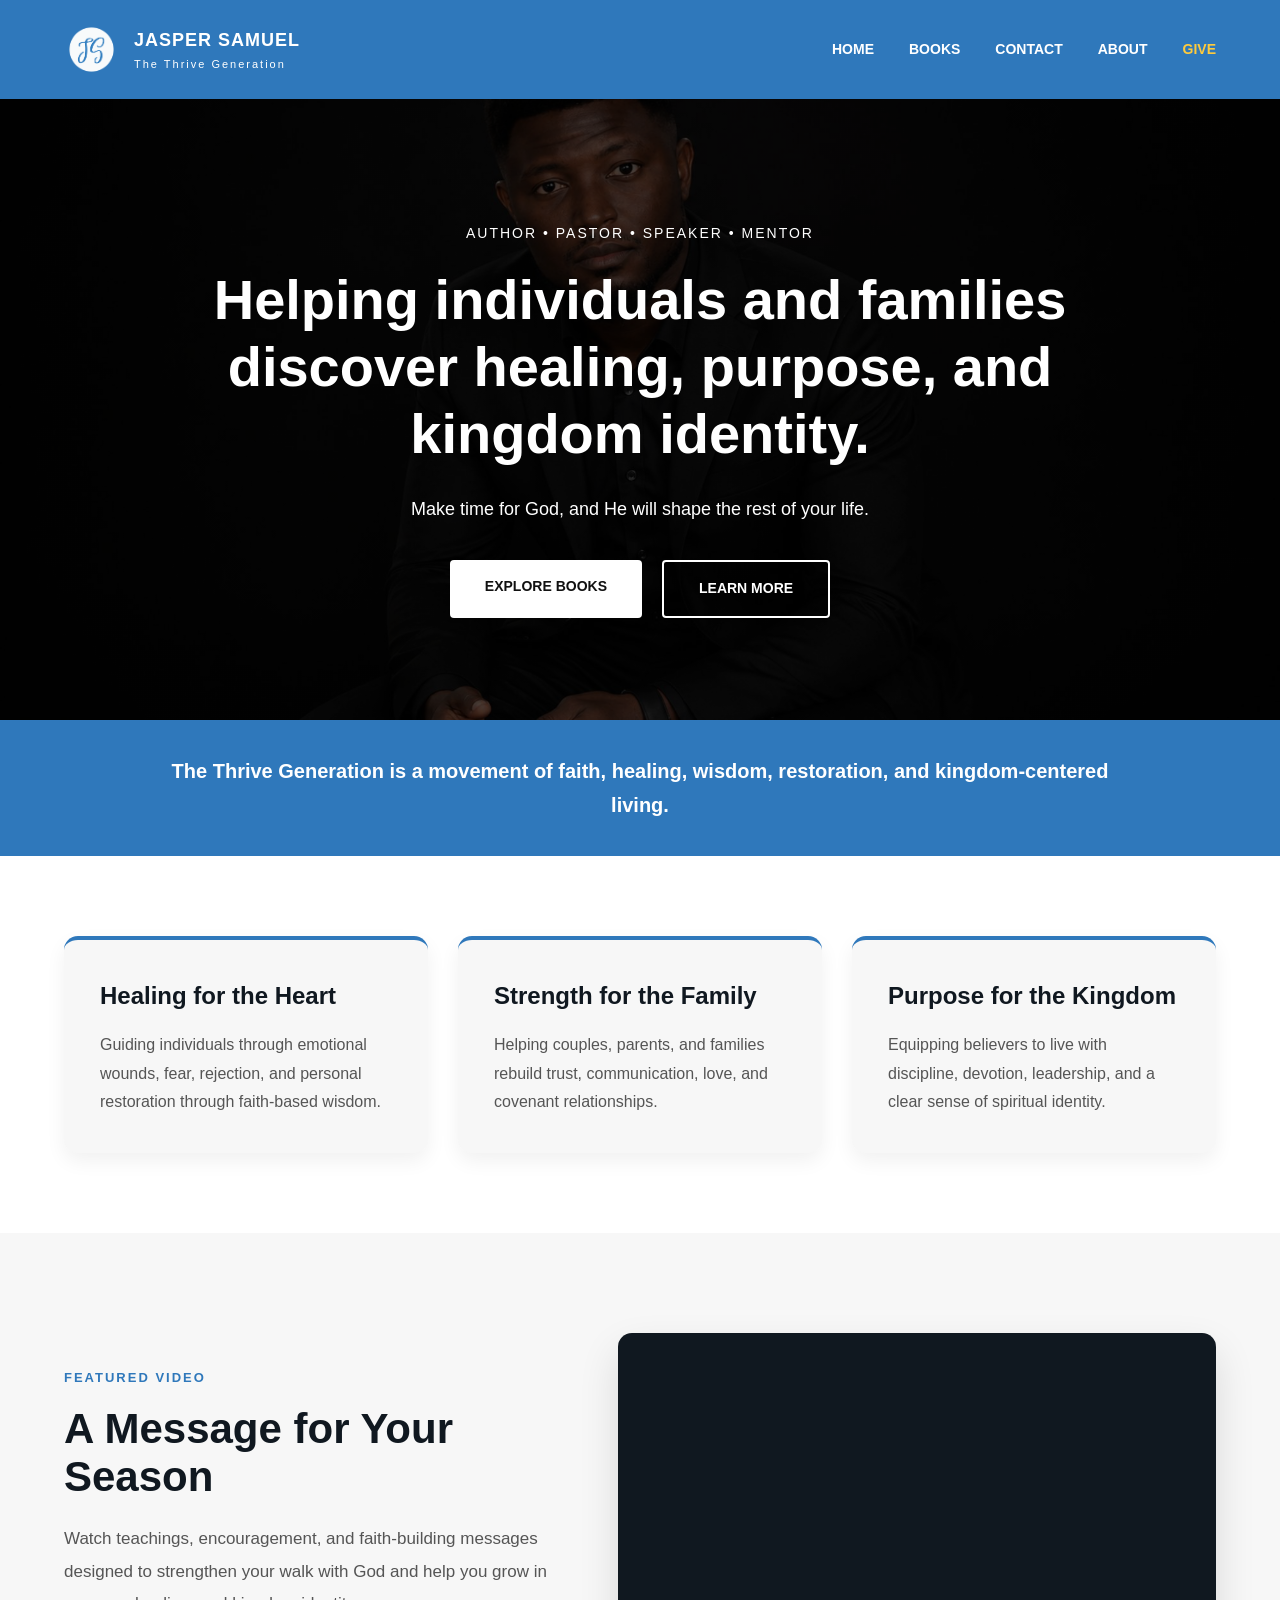
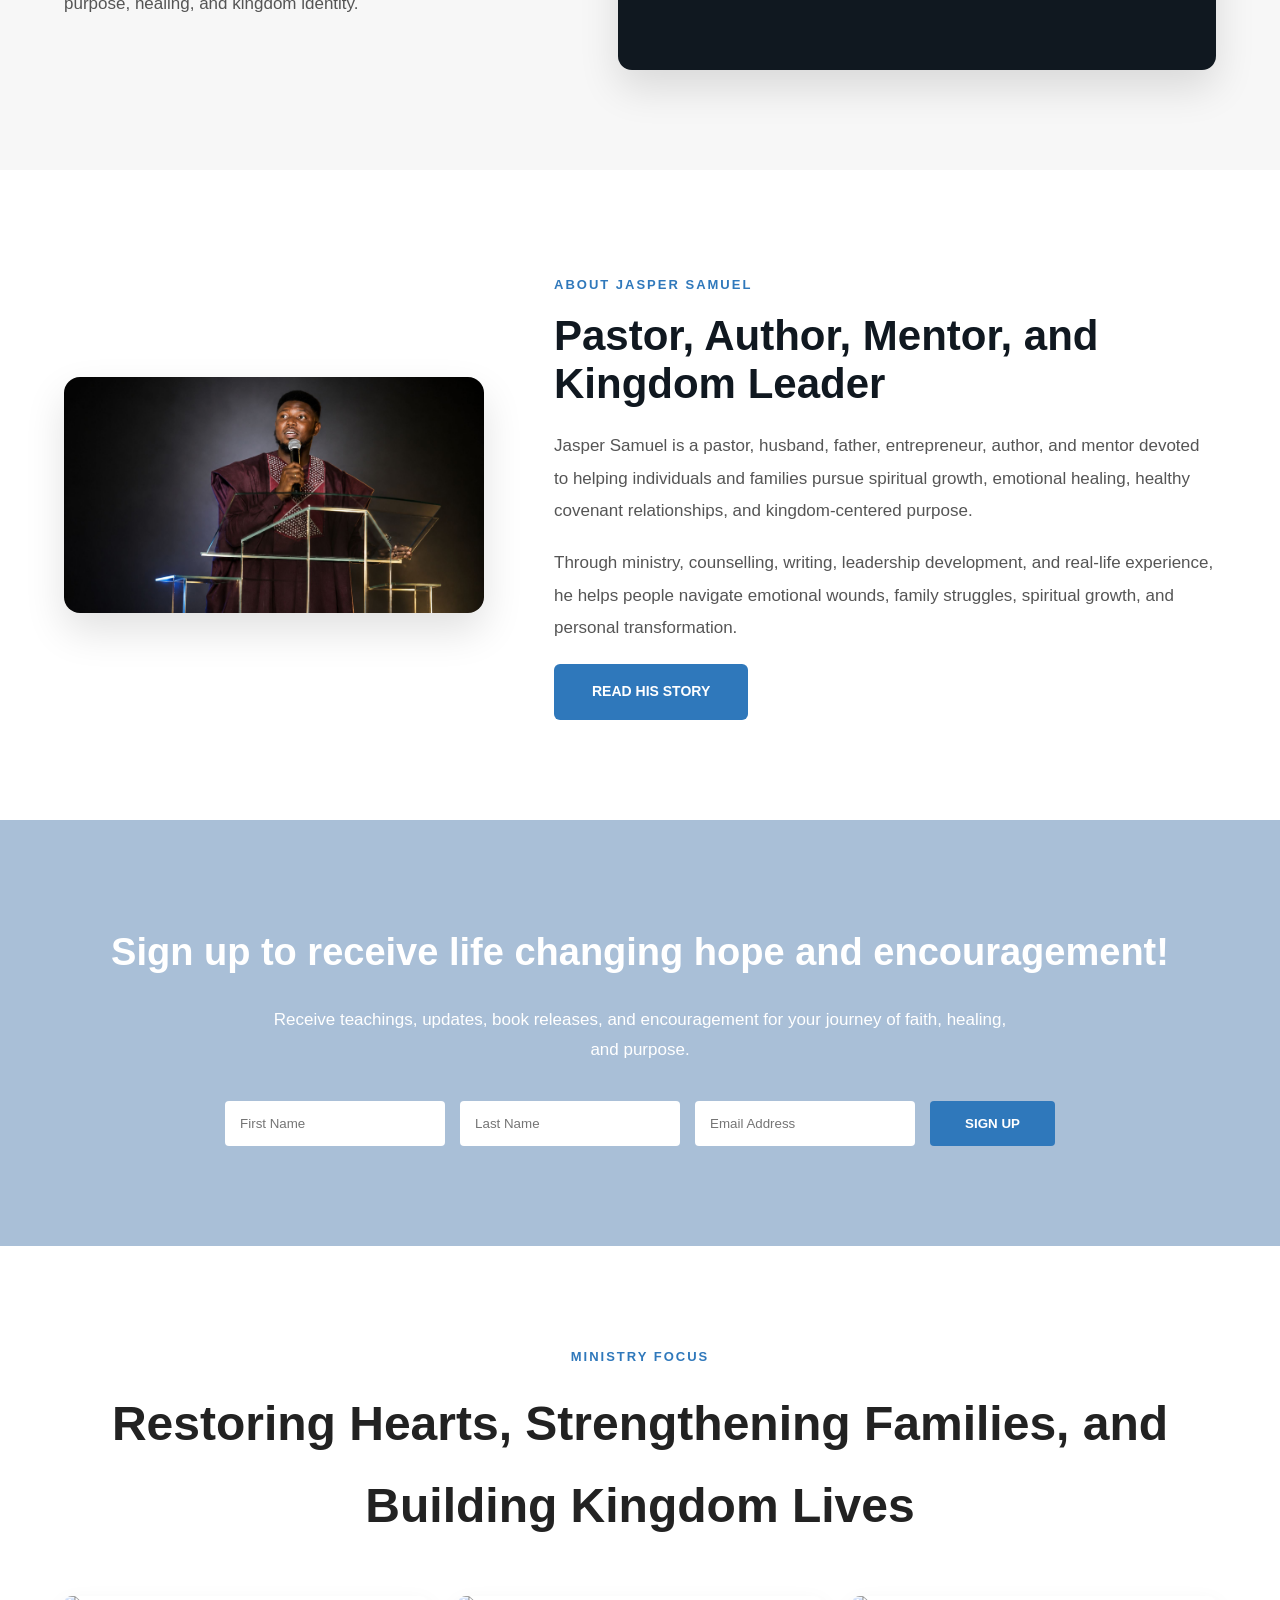
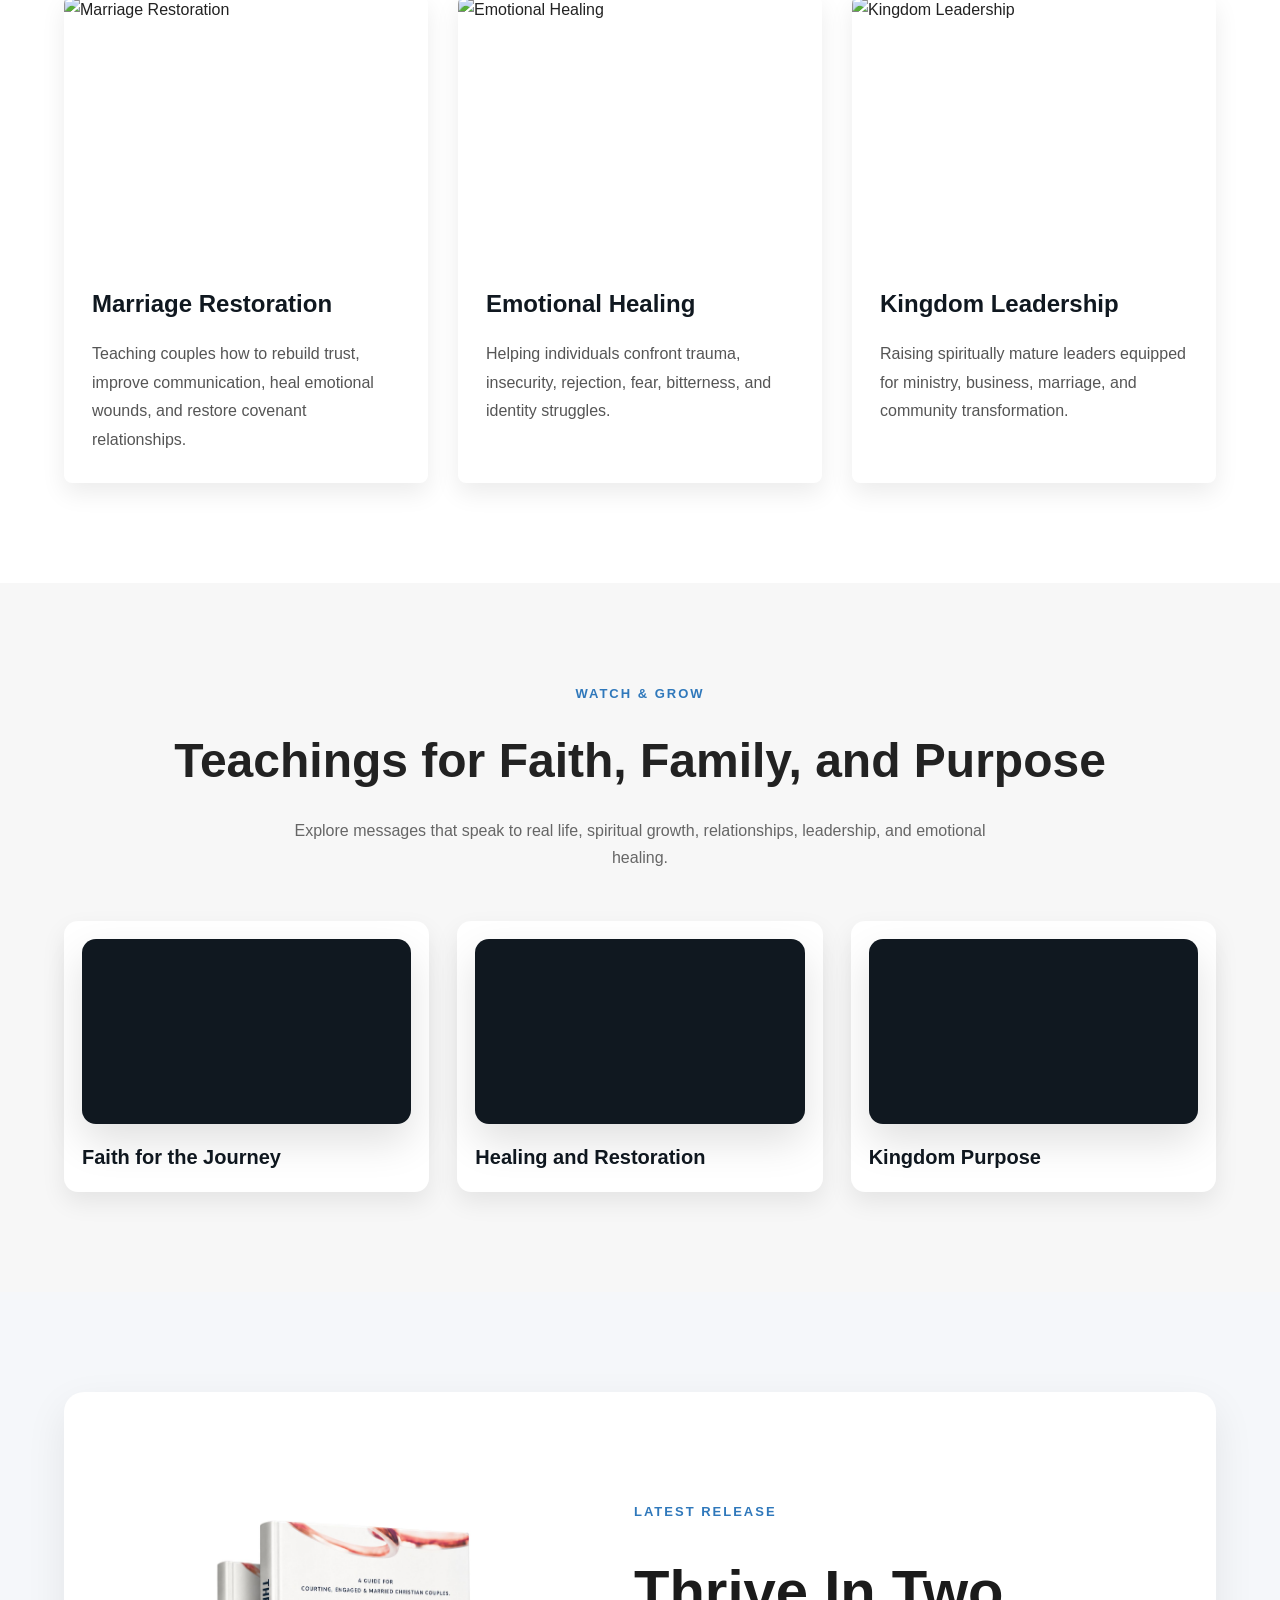
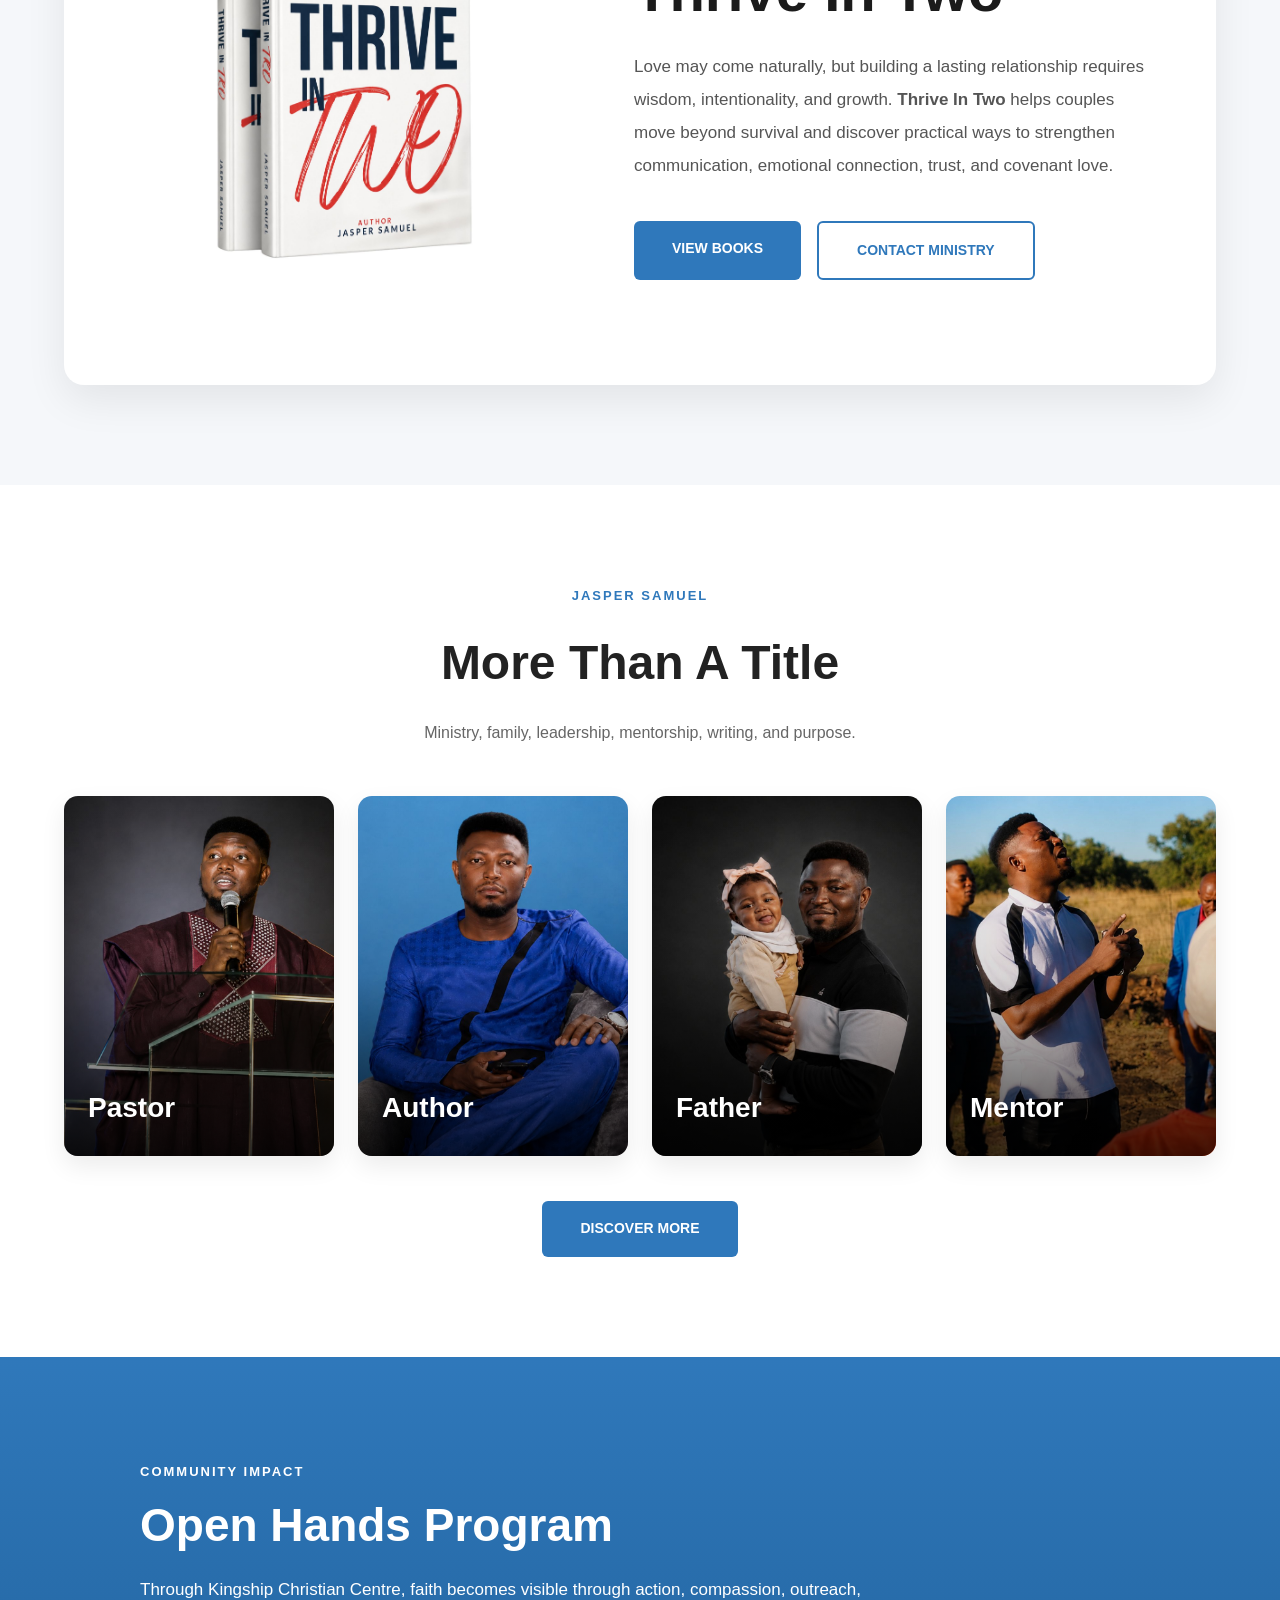
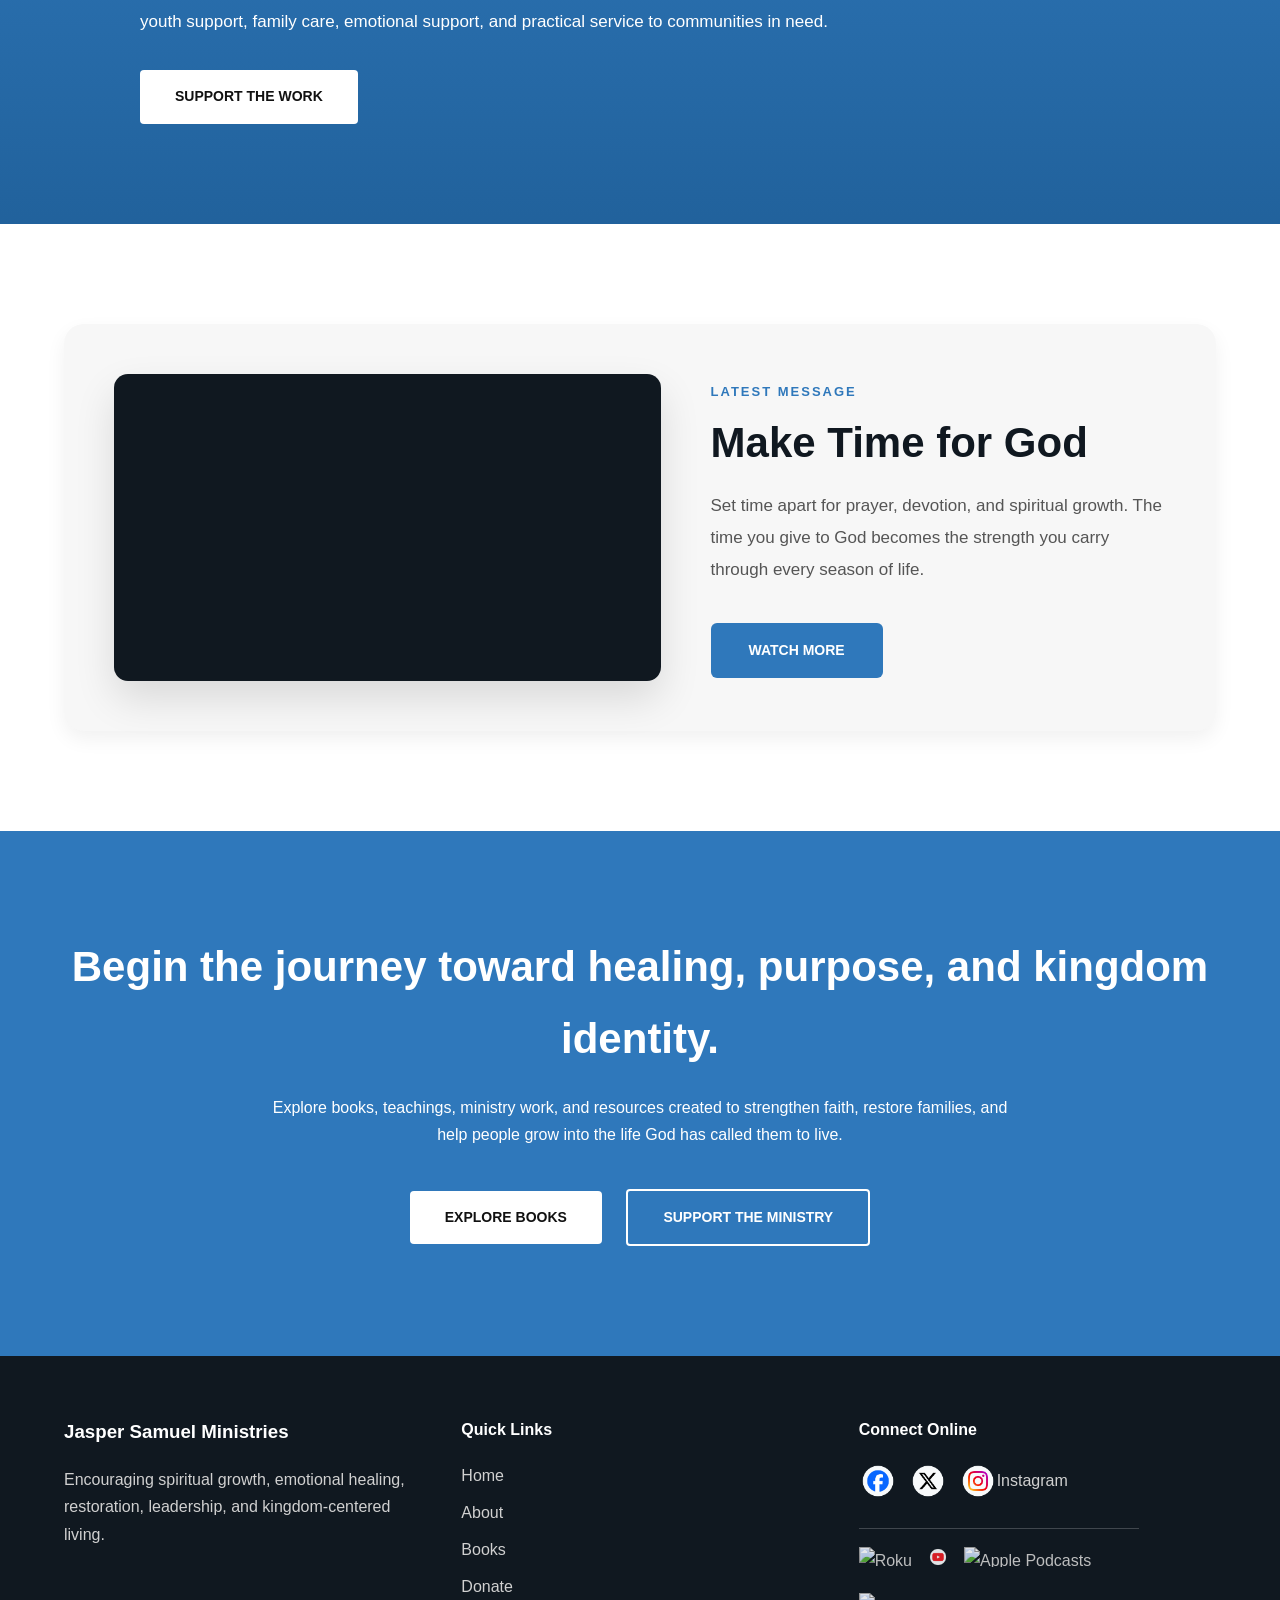
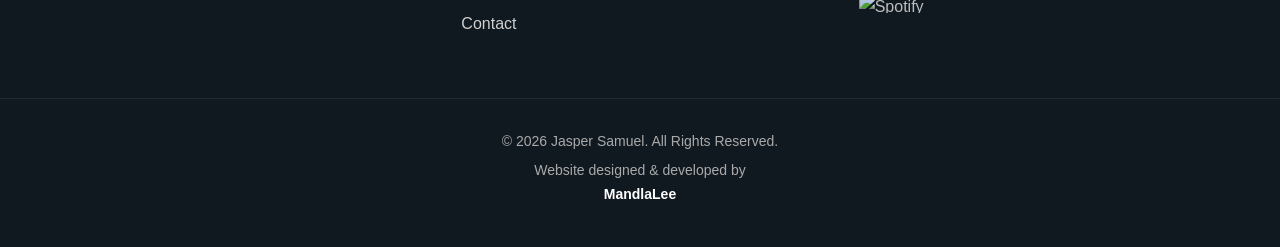
==== index.html @ cc67ba26 "Update index.html" ====
<!DOCTYPE html>
<html lang="en">

<head>
  <meta charset="UTF-8" />
  <meta name="viewport" content="width=device-width, initial-scale=1.0" />

  <title>Jasper Samuel | Official Website</title>

  <!-- FAVICONS -->
  <link rel="apple-touch-icon" sizes="180x180" href="favicons/apple-touch-icon.png">
  <link rel="icon" type="image/png" sizes="32x32" href="favicons/favicon-32x32.png">
  <link rel="icon" type="image/png" sizes="16x16" href="favicons/favicon-16x16.png">
  <link rel="icon" type="image/png" sizes="192x192" href="favicons/android-chrome-192x192.png">
  <link rel="icon" type="image/png" sizes="512x512" href="favicons/android-chrome-512x512.png">
  <link rel="shortcut icon" href="favicons/favicon.ico">
  <meta name="theme-color" content="#2f78bb">

  <!-- STYLESHEET -->
  <link rel="stylesheet" href="style/style.css">
</head>

<body>

  <!-- HEADER -->
  <header class="header">

    <div class="container nav-container">

      <!-- LOGO -->
      <a href="index.html" class="logo">

        <div class="logo-image">
          <img src="images/logo.png" alt="Jasper Samuel Logo">
        </div>

        <div class="logo-text">
          <span>JASPER SAMUEL</span>
          <small>The Thrive Generation</small>
        </div>

      </a>

      <!-- NAVIGATION -->
      <nav class="nav">

        <a href="index.html">HOME</a>

        <a href="books.html">BOOKS</a>

        <a href="contact.html">CONTACT</a>

        <a href="about.html">ABOUT</a>

        <a href="donate.html" class="donate-link">
          GIVE
        </a>

      </nav>

    </div>

  </header>

  <!-- HERO -->
  <section class="hero hero-home">

    <div class="hero-overlay"></div>

    <div class="container hero-content">

      <div class="hero-text">

        <p class="hero-small-text">
          AUTHOR • PASTOR • SPEAKER • MENTOR
        </p>

        <h1>
          Helping individuals and families discover healing,
          purpose, and kingdom identity.
        </h1>

        <p class="hero-description">
          Make time for God, and He will shape the rest of your life.
        </p>

        <div class="hero-buttons">

          <a href="books.html" class="btn btn-light">
            EXPLORE BOOKS
          </a>

          <a href="about.html" class="btn btn-outline">
            LEARN MORE
          </a>

        </div>

      </div>

    </div>

  </section>

  <!-- HOME STATEMENT -->
  <section class="home-statement">

    <div class="container">

      <p>
        The Thrive Generation is a movement of faith, healing, wisdom,
        restoration, and kingdom-centered living.
      </p>

    </div>

  </section>

  <!-- MISSION STRIP -->
  <section class="mission-strip">

    <div class="container mission-strip-container">

      <div class="mission-box">

        <h3>Healing for the Heart</h3>

        <p>
          Guiding individuals through emotional wounds, fear,
          rejection, and personal restoration through faith-based wisdom.
        </p>

      </div>

      <div class="mission-box">

        <h3>Strength for the Family</h3>

        <p>
          Helping couples, parents, and families rebuild trust,
          communication, love, and covenant relationships.
        </p>

      </div>

      <div class="mission-box">

        <h3>Purpose for the Kingdom</h3>

        <p>
          Equipping believers to live with discipline, devotion,
          leadership, and a clear sense of spiritual identity.
        </p>

      </div>

    </div>

  </section>

  <!-- FEATURED VIDEO -->
  <section class="video-section video-section-light">

    <div class="container video-grid">

      <div class="video-text">

        <span>FEATURED VIDEO</span>

        <h2>
          A Message for Your Season
        </h2>

        <p>
          Watch teachings, encouragement, and faith-building messages
          designed to strengthen your walk with God and help you grow
          in purpose, healing, and kingdom identity.
        </p>

      </div>

      <div class="video-box">

        <iframe
          src="https://www.youtube.com/embed/VIDEO_ID_HERE"
          title="Jasper Samuel Featured Video"
          allow="accelerometer; autoplay; clipboard-write; encrypted-media; gyroscope; picture-in-picture"
          allowfullscreen>
        </iframe>

      </div>

    </div>

  </section>

  <!-- ABOUT PREVIEW -->
  <section class="home-about-section">

    <div class="container home-about-grid">

      <!-- IMAGE -->
      <div class="home-about-image">

        <img src="images/pastor.jpg" alt="Pastor Jasper Samuel">

      </div>

      <!-- TEXT -->
      <div class="home-about-text">

        <span>ABOUT JASPER SAMUEL</span>

        <h2>
          Pastor, Author, Mentor,
          and Kingdom Leader
        </h2>

        <p>
          Jasper Samuel is a pastor, husband, father, entrepreneur,
          author, and mentor devoted to helping individuals and families
          pursue spiritual growth, emotional healing, healthy covenant
          relationships, and kingdom-centered purpose.
        </p>

        <p>
          Through ministry, counselling, writing, leadership development,
          and real-life experience, he helps people navigate emotional wounds,
          family struggles, spiritual growth, and personal transformation.
        </p>

        <a href="about.html" class="btn btn-blue">
          READ HIS STORY
        </a>

      </div>

    </div>

  </section>

  <!-- NEWSLETTER -->
  <section class="newsletter-section">

    <div class="container">

      <h2>
        Sign up to receive life changing hope and encouragement!
      </h2>

      <p class="newsletter-text">
        Receive teachings, updates, book releases, and encouragement
        for your journey of faith, healing, and purpose.
      </p>

      <form class="newsletter-form">

        <input type="text" placeholder="First Name">

        <input type="text" placeholder="Last Name">

        <input type="email" placeholder="Email Address">

        <button type="submit">
          SIGN UP
        </button>

      </form>

    </div>

  </section>

  <!-- MINISTRY FOCUS -->
  <section class="featured-section">

    <div class="container">

      <div class="section-heading">

        <span>MINISTRY FOCUS</span>

        <h2>
          Restoring Hearts, Strengthening Families,
          and Building Kingdom Lives
        </h2>

      </div>

      <div class="featured-grid">

        <!-- CARD -->
        <div class="featured-card">

          <img src="images/featured1.jpg" alt="Marriage Restoration">

          <div class="featured-card-content">

            <h3>
              Marriage Restoration
            </h3>

            <p>
              Teaching couples how to rebuild trust,
              improve communication,
              heal emotional wounds,
              and restore covenant relationships.
            </p>

          </div>

        </div>

        <!-- CARD -->
        <div class="featured-card">

          <img src="images/featured2.jpg" alt="Emotional Healing">

          <div class="featured-card-content">

            <h3>
              Emotional Healing
            </h3>

            <p>
              Helping individuals confront trauma,
              insecurity,
              rejection,
              fear,
              bitterness,
              and identity struggles.
            </p>

          </div>

        </div>

        <!-- CARD -->
        <div class="featured-card">

          <img src="images/featured3.jpg" alt="Kingdom Leadership">

          <div class="featured-card-content">

            <h3>
              Kingdom Leadership
            </h3>

            <p>
              Raising spiritually mature leaders equipped
              for ministry,
              business,
              marriage,
              and community transformation.
            </p>

          </div>

        </div>

      </div>

    </div>

  </section>

  <!-- TEACHING VIDEO STRIP -->
  <section class="video-strip-section">

    <div class="container">

      <div class="section-heading">

        <span>WATCH & GROW</span>

        <h2>
          Teachings for Faith, Family, and Purpose
        </h2>

        <p>
          Explore messages that speak to real life, spiritual growth,
          relationships, leadership, and emotional healing.
        </p>

      </div>

      <div class="video-strip-grid">

        <div class="small-video-card">

          <div class="small-video-box">
            <iframe
              src="https://www.youtube.com/embed/VIDEO_ID_HERE"
              title="Jasper Samuel Video 1"
              allow="accelerometer; autoplay; clipboard-write; encrypted-media; gyroscope; picture-in-picture"
              allowfullscreen>
            </iframe>
          </div>

          <h3>Faith for the Journey</h3>

        </div>

        <div class="small-video-card">

          <div class="small-video-box">
            <iframe
              src="https://www.youtube.com/embed/VIDEO_ID_HERE"
              title="Jasper Samuel Video 2"
              allow="accelerometer; autoplay; clipboard-write; encrypted-media; gyroscope; picture-in-picture"
              allowfullscreen>
            </iframe>
          </div>

          <h3>Healing and Restoration</h3>

        </div>

        <div class="small-video-card">

          <div class="small-video-box">
            <iframe
              src="https://www.youtube.com/embed/VIDEO_ID_HERE"
              title="Jasper Samuel Video 3"
              allow="accelerometer; autoplay; clipboard-write; encrypted-media; gyroscope; picture-in-picture"
              allowfullscreen>
            </iframe>
          </div>

          <h3>Kingdom Purpose</h3>

        </div>

      </div>

    </div>

  </section>

  <!-- BOOK SECTION -->
  <section class="book-section">

    <div class="container">

      <!-- LONG FEATURE CARD -->
      <div class="featured-book-card">

        <!-- BOOK IMAGE -->
        <div class="book-image">

          <img
            src="books/thrive-in-two.jpg"
            alt="Thrive In Two book cover by Jasper Samuel"
            width="500"
            height="750"
            loading="lazy"
          >

        </div>

        <!-- BOOK CONTENT -->
        <div class="book-text">

          <span class="section-label">
            LATEST RELEASE
          </span>

          <h2>
            Thrive In Two
          </h2>

          <p>
            Love may come naturally, but building a lasting relationship
            requires wisdom, intentionality, and growth.
            <strong>Thrive In Two</strong> helps couples move beyond survival
            and discover practical ways to strengthen communication,
            emotional connection, trust, and covenant love.
          </p>

          <div class="book-buttons">

            <a href="books.html" class="btn btn-blue">
              VIEW BOOKS
            </a>

            <a href="contact.html" class="btn btn-outline-blue">
              CONTACT MINISTRY
            </a>

          </div>

        </div>

      </div>

    </div>

  </section>

  <!-- MORE THAN A TITLE -->
  <section class="identity-preview-section">

    <div class="container">

      <div class="section-heading">

        <span>JASPER SAMUEL</span>

        <h2>
          More Than A Title
        </h2>

        <p>
          Ministry, family, leadership, mentorship, writing, and purpose.
        </p>

      </div>

      <div class="identity-preview-grid">

        <div class="identity-preview-card">
          <img src="images/pastor.jpg" alt="Pastor">
          <h3>Pastor</h3>
        </div>

        <div class="identity-preview-card">
          <img src="images/author.jpg" alt="Author">
          <h3>Author</h3>
        </div>

        <div class="identity-preview-card">
          <img src="images/father.jpg" alt="Father">
          <h3>Father</h3>
        </div>

        <div class="identity-preview-card">
          <img src="images/mentor.jpg" alt="Mentor">
          <h3>Mentor</h3>
        </div>

      </div>

      <div class="identity-preview-button">

        <a href="about.html" class="btn btn-blue">
          DISCOVER MORE
        </a>

      </div>

    </div>

  </section>

  <!-- OPEN HANDS PREVIEW -->
  <section class="open-hands-preview">

    <div class="container open-hands-preview-card">

      <div class="open-hands-preview-text">

        <span>COMMUNITY IMPACT</span>

        <h2>
          Open Hands Program
        </h2>

        <p>
          Through Kingship Christian Centre, faith becomes visible through
          action, compassion, outreach, youth support, family care,
          emotional support, and practical service to communities in need.
        </p>

        <a href="donate.html" class="btn btn-light">
          SUPPORT THE WORK
        </a>

      </div>

    </div>

  </section>

  <!-- LATEST MESSAGE -->
  <section class="latest-message-section">

    <div class="container latest-message-card">

      <div class="latest-message-video">

        <iframe
          src="https://www.youtube.com/embed/VIDEO_ID_HERE"
          title="Latest Message from Jasper Samuel"
          allow="accelerometer; autoplay; clipboard-write; encrypted-media; gyroscope; picture-in-picture"
          allowfullscreen>
        </iframe>

      </div>

      <div class="latest-message-text">

        <span>LATEST MESSAGE</span>

        <h2>
          Make Time for God
        </h2>

        <p>
          Set time apart for prayer, devotion, and spiritual growth.
          The time you give to God becomes the strength you carry
          through every season of life.
        </p>

        <a href="https://youtube.com/@jaspersamuel" target="_blank" class="btn btn-blue">
          WATCH MORE
        </a>

      </div>

    </div>

  </section>

  <!-- FINAL CTA -->
  <section class="cta-section">

    <div class="container">

      <h2>
        Begin the journey toward healing, purpose,
        and kingdom identity.
      </h2>

      <p>
        Explore books, teachings, ministry work, and resources created
        to strengthen faith, restore families, and help people grow
        into the life God has called them to live.
      </p>

      <a href="books.html" class="btn btn-light">
        EXPLORE BOOKS
      </a>

      <a href="donate.html" class="btn btn-outline">
        SUPPORT THE MINISTRY
      </a>

    </div>

  </section>

  <!-- FOOTER -->
  <footer class="footer">

    <div class="container footer-container">

      <!-- COLUMN 1: About Ministry -->
      <div class="footer-column">

        <h3>Jasper Samuel Ministries</h3>

        <p>
          Encouraging spiritual growth, emotional healing,
          restoration, leadership, and kingdom-centered living.
        </p>

      </div>

      <!-- COLUMN 2: Quick Links -->
      <div class="footer-column">

        <h4>Quick Links</h4>

        <a href="index.html">Home</a>

        <a href="about.html">About</a>

        <a href="books.html">Books</a>

        <a href="donate.html">Donate</a>

        <a href="contact.html">Contact</a>

      </div>

      <!-- COLUMN 3: Social Links -->
      <div class="footer-column footer-social">

        <h4>Connect Online</h4>

        <div class="social-links-icons">

          <a href="https://facebook.com/MOTIVATORNIA" target="_blank">
            <img src="images/facebook.png" alt="Facebook">
          </a>

          <a href="https://twitter.com/jaspersamuel" target="_blank">
            <img src="images/twitter.png" alt="Twitter / X">
          </a>

        <a href="https://www.instagram.com/jaspersamuelj/" target="_blank">
          <img src="images/instagram.png" alt="Instagram"> Instagram
        </a>

        </div>

        <div class="footer-social-divider"></div>

        <div class="platform-links">

          <a href="#">
            <img src="images/roku.png" alt="Roku">
          </a>

          <a href="https://youtube.com/@jaspersamuel" target="_blank">
            <img src="images/youtube.png" alt="YouTube">
          </a>

          <a href="#">
            <img src="images/apple-podcasts.png" alt="Apple Podcasts">
          </a>

          <a href="#">
            <img src="images/spotify.png" alt="Spotify">
          </a>

        </div>

      </div>

    </div>

    <!-- FOOTER BOTTOM -->
    <div class="footer-bottom">

      <p>© 2026 Jasper Samuel. All Rights Reserved.</p>

      <p class="made-by">
        Website designed & developed by
        <a href="https://mandlalee.co.za" target="_blank">MandlaLee</a>
      </p>

    </div>

  </footer>

  <!-- JS -->
  <script src="js/script.js"></script>

</body>

</html>
---- style/style.css ----
/* =========================================================
   JASPER SAMUEL MINISTRIES
   MAIN STYLESHEET
   Optimized Version
========================================================= */


/* =========================================================
   ROOT VARIABLES
========================================================= */

:root{
  --primary:#2f78bb;
  --primary-dark:#1f5f99;
  --gold:#ffcb3c;

  --dark:#101820;
  --text:#222;
  --light-text:#555;

  --white:#ffffff;
  --light-bg:#f7f7f7;

  --shadow-light:0 8px 20px rgba(0,0,0,0.06);
  --shadow-medium:0 10px 25px rgba(0,0,0,0.08);
  --shadow-heavy:0 18px 40px rgba(0,0,0,0.12);

  --radius:8px;
}


/* =========================================================
   RESET
========================================================= */

*{
  margin:0;
  padding:0;
  box-sizing:border-box;
}

html{
  scroll-behavior:smooth;
}

body{
  font-family:'Montserrat', sans-serif;
  background:var(--white);
  color:var(--text);
  line-height:1.7;
  overflow-x:hidden;
}

img{
  max-width:100%;
  height:auto;
  display:block;
}

a{
  text-decoration:none;
}

ul{
  list-style:none;
}


/* =========================================================
   GLOBAL CONTAINER
========================================================= */

.container{
  width:90%;
  max-width:1200px;
  margin:auto;
}


/* =========================================================
   GLOBAL TRANSITIONS
========================================================= */

.btn,
.nav a,
.footer a,
.social-links a,
.featured-card,
.book-card,
.about-card,
.category-box,
.donation-box,
.impact-box{
  transition:0.3s ease;
}


/* =========================================================
   HEADER
========================================================= */

.header{
  position:fixed;
  top:0;
  left:0;
  width:100%;
  z-index:1000;

  background:var(--primary);

  padding:20px 0;
}

.nav-container{
  display:flex;
  justify-content:space-between;
  align-items:center;
}


/* =========================================================
   LOGO
========================================================= */

.logo{
  display:flex;
  align-items:center;
  gap:15px;
}

.logo-image img{
  width:55px;
  height:55px;
  object-fit:contain;
}

.logo-text{
  display:flex;
  flex-direction:column;
}

.logo-text span{
  color:var(--white);
  font-size:18px;
  font-weight:700;
  letter-spacing:1px;
}

.logo-text small{
  color:var(--white);
  font-size:11px;
  letter-spacing:2px;
}


/* =========================================================
   NAVIGATION
========================================================= */

.nav{
  display:flex;
  align-items:center;
  gap:35px;
}

.nav a{
  color:var(--white);
  font-size:14px;
  font-weight:700;
}

.nav a:hover,
.nav a.active{
  color:var(--gold);
}

.donate-link{
  color:var(--gold) !important;
}


/* =========================================================
   MOBILE MENU
========================================================= */

.menu-toggle{
  display:none;
  font-size:32px;
  color:var(--white);
  cursor:pointer;
}

.show-nav{
  display:flex !important;
}


/* =========================================================
   HERO SECTION
========================================================= */

.hero{
  position:relative;

  min-height:80vh;

  display:flex;
  align-items:center;
  justify-content:center;

  text-align:center;

  padding-top:120px;

  overflow:hidden;

  background-size:cover;
  background-position:center;
  background-repeat:no-repeat;
}

.hero-overlay{
  position:absolute;
  inset:0;

  background:rgba(0,0,0,0.45);

  z-index:1;
}

.hero-content{
  position:relative;
  z-index:2;
  width:100%;
}

.hero-small-text{
  color:var(--white);

  letter-spacing:2px;

  font-size:14px;

  margin-bottom:20px;
}

.hero-text h1{
  color:var(--white);

  font-size:56px;

  line-height:1.2;

  margin-bottom:25px;

  max-width:1000px;

  margin-left:auto;
  margin-right:auto;
}

.hero-description{
  color:var(--white);

  max-width:850px;

  margin:0 auto 35px;

  font-size:18px;

  line-height:1.8;
}

.hero-buttons{
  display:flex;
  justify-content:center;
  gap:20px;
  flex-wrap:wrap;
}


/* =========================================================
   HERO BACKGROUNDS
========================================================= */

.hero-home{
  background-image:
    linear-gradient(rgba(0,0,0,0.45), rgba(0,0,0,0.45)),
    url("../hero/hero-hero.jpg");
}

.hero-about{
  background-image:
    linear-gradient(rgba(0,0,0,0.45), rgba(0,0,0,0.45)),
    url("../hero/about-hero.jpg");
}

.hero-books{
  background-image:
    linear-gradient(rgba(0,0,0,0.45), rgba(0,0,0,0.45)),
    url("../hero/books-hero.jpg");
}

.hero-contact{
  background-image:
    linear-gradient(rgba(0,0,0,0.45), rgba(0,0,0,0.45)),
    url("../hero/contact-hero.jpg");
}

.hero-donate{
  background-image:
    linear-gradient(rgba(0,0,0,0.45), rgba(0,0,0,0.45)),
    url("../hero/giving-hero.jpg");
}


/* =========================================================
   BUTTONS
========================================================= */

.btn{
  display:inline-block;

  padding:15px 35px;

  border-radius:4px;

  font-size:14px;

  font-weight:700;
}

.btn-light{
  background:var(--white);
  color:#111;
}

.btn-light:hover{
  background:var(--gold);
}

.btn-outline{
  border:2px solid var(--white);
  color:var(--white);
}

.btn-outline:hover{
  background:var(--white);
  color:#111;
}

.btn-blue{
  background:var(--primary);
  color:var(--white);
}

.btn-blue:hover{
  background:var(--primary-dark);
}


/* =========================================================
   SECTION SPACING
========================================================= */

.featured-section,
.books-section,
.book-section,
.about-section,
.contact-section,
.donate-why,
.donate-options,
.donate-impact,
.newsletter-section{
  padding:100px 0;
}


/* =========================================================
   SECTION HEADINGS
========================================================= */

.section-heading{
  text-align:center;
  margin-bottom:60px;
}

.section-heading span{
  color:var(--primary);

  font-size:13px;

  font-weight:700;

  letter-spacing:2px;
}

.section-heading h2{
  font-size:42px;
  margin:15px 0;
}

.section-heading p{
  max-width:850px;
  margin:auto;
  color:var(--light-text);
}


/* =========================================================
   FEATURED SECTION
========================================================= */

.featured-grid{
  display:grid;
  grid-template-columns:repeat(auto-fit,minmax(280px,1fr));
  gap:30px;
}

.featured-card{
  background:var(--white);

  border-radius:var(--radius);

  overflow:hidden;

  box-shadow:var(--shadow-medium);
}

.featured-card:hover{
  transform:translateY(-6px);
  box-shadow:var(--shadow-heavy);
}

.featured-image img{
  width:100%;
  height:260px;
  object-fit:cover;
}

.featured-content{
  padding:25px;
}

.featured-content h3{
  font-size:24px;
  margin-bottom:15px;
}

.featured-content p{
  color:var(--light-text);
  margin-bottom:20px;
}

.featured-content a{
  color:var(--primary);
  font-weight:700;
}


/* =========================================================
   BOOK SECTION
========================================================= */

.book-section{
  background:var(--light-bg);
}

.book-container{
  display:grid;
  grid-template-columns:450px 1fr;
  gap:70px;
  align-items:center;
}

.book-image{
  text-align:center;
}

.book-image img{
  width:100%;
  max-width:380px;

  margin:auto;

  filter:drop-shadow(0 20px 40px rgba(0,0,0,0.18));
}

.section-label{
  color:var(--primary);

  font-size:13px;

  font-weight:700;

  letter-spacing:2px;
}

.book-text{
  max-width:700px;
}

.book-text h2{
  font-size:48px;

  line-height:1.1;

  margin:18px 0 25px;
}

.book-text p{
  font-size:17px;

  color:var(--light-text);

  line-height:1.9;

  margin-bottom:35px;
}


/* =========================================================
   BOOKS GRID
========================================================= */

.books-grid{
  display:grid;
  grid-template-columns:repeat(auto-fit,minmax(280px,1fr));
  gap:30px;
}

.book-card{
  background:var(--white);

  padding:25px;

  border-radius:var(--radius);

  text-align:center;

  box-shadow:var(--shadow-medium);
}

.book-card:hover{
  transform:translateY(-6px);
  box-shadow:var(--shadow-heavy);
}

.book-card img{
  width:100%;
  max-width:260px;

  margin:0 auto 20px;
}

.book-card h3{
  font-size:24px;
  margin-bottom:15px;
}

.book-card p{
  color:var(--light-text);
  margin-bottom:20px;
}

.books-note{
  text-align:center;

  margin-top:40px;

  color:var(--light-text);
}


/* =========================================================
   BOOK CATEGORIES
========================================================= */

.category-grid{
  display:grid;
  grid-template-columns:repeat(auto-fit,minmax(250px,1fr));
  gap:25px;
}

.category-box{
  background:var(--white);

  padding:30px;

  border-radius:var(--radius);

  text-align:center;

  box-shadow:var(--shadow-light);
}

.category-box:hover{
  transform:translateY(-6px);
  box-shadow:var(--shadow-heavy);
}

.category-box h3{
  font-size:22px;
  margin-bottom:15px;
}

.category-box p{
  color:var(--light-text);
}


/* =========================================================
   ABOUT
========================================================= */

.about-section{
  background:var(--light-bg);
}

.about-grid{
  display:grid;
  grid-template-columns:400px 1fr;
  gap:60px;

  align-items:center;

  margin-bottom:80px;
}

.about-image img{
  border-radius:var(--radius);

  box-shadow:0 15px 40px rgba(0,0,0,0.12);
}

.about-text{
  max-width:700px;
}

.about-text span{
  color:var(--primary);

  font-size:13px;

  font-weight:700;

  letter-spacing:2px;
}

.about-text h2{
  font-size:42px;
  margin:20px 0;
}

.about-text p{
  color:var(--light-text);
  margin-bottom:20px;
}

.about-cards{
  display:grid;
  grid-template-columns:repeat(auto-fit,minmax(280px,1fr));
  gap:30px;
}

.about-card{
  background:var(--white);

  padding:35px;

  border-radius:var(--radius);

  box-shadow:var(--shadow-light);
}

.about-card:hover{
  transform:translateY(-6px);
  box-shadow:var(--shadow-heavy);
}

.about-card h3{
  font-size:24px;
  margin-bottom:15px;
}

.about-card p{
  color:var(--light-text);
}


/* =========================================================
   CONTACT
========================================================= */

.contact-grid{
  display:grid;
  grid-template-columns:repeat(auto-fit,minmax(280px,1fr));
  gap:30px;
}

.contact-form-box,
.contact-info-box{
  background:var(--white);

  padding:35px;

  border-radius:var(--radius);

  box-shadow:var(--shadow-light);
}

.contact-form input,
.contact-form textarea,
.contact-form select{
  width:100%;

  padding:14px;

  margin-bottom:15px;

  border:1px solid #ccc;

  border-radius:4px;
}

.contact-form button{
  border:none;
  cursor:pointer;
}


/* =========================================================
   DONATION
========================================================= */

.donation-grid,
.impact-grid{
  display:grid;
  grid-template-columns:repeat(auto-fit,minmax(280px,1fr));
  gap:30px;

  margin-top:50px;
}

.donation-box,
.impact-box{
  background:var(--white);

  padding:35px;

  border-radius:var(--radius);

  text-align:center;

  box-shadow:var(--shadow-light);
}

.donation-box:hover,
.impact-box:hover{
  transform:translateY(-6px);
  box-shadow:var(--shadow-heavy);
}

.donation-box h3,
.impact-box h3{
  font-size:26px;
  margin-bottom:15px;
}

.donation-box p,
.impact-box p{
  color:var(--light-text);
  margin-bottom:20px;
}


/* =========================================================
   CTA
========================================================= */

.cta-section{
  background:var(--primary);

  color:var(--white);

  text-align:center;

  padding:100px 0;
}

.cta-section h2{
  font-size:42px;
  margin-bottom:20px;
}

.cta-section p{
  max-width:750px;

  margin:0 auto 30px;
}

.cta-section .btn{
  margin:10px;
}


/* =========================================================
   NEWSLETTER
========================================================= */

.newsletter-section{
  background:#a9bfd7;

  text-align:center;

  color:var(--white);
}

.newsletter-section h2{
  font-size:38px;
  margin-bottom:30px;
}

.newsletter-form{
  display:flex;
  justify-content:center;
  gap:15px;
  flex-wrap:wrap;
}

.newsletter-form input{
  padding:15px;

  border:none;

  border-radius:4px;

  min-width:220px;
}

.newsletter-form button{
  background:var(--primary);

  color:var(--white);

  border:none;

  padding:15px 35px;

  border-radius:4px;

  font-weight:700;

  cursor:pointer;
}


/* =========================================================
   FOOTER
========================================================= */

.footer{
  background:var(--dark);

  color:var(--white);

  padding:60px 0 30px;
}

.footer-container{
  display:grid;
  grid-template-columns:repeat(auto-fit,minmax(220px,1fr));
  gap:40px;
}

.footer h3,
.footer h4{
  margin-bottom:18px;
}

.footer p{
  color:#d0d0d0;
}

.footer a{
  display:block;

  color:#d0d0d0;

  margin-bottom:10px;
}

.footer a:hover{
  color:var(--gold);
}


/* =========================================================
   SOCIAL LINKS
========================================================= */

.social-links{
  display:flex;
  flex-direction:column;
  gap:12px;
}

.social-links a{
  display:flex;
  align-items:center;
  gap:10px;
}

.social-links a:hover{
  transform:translateX(4px);
}

.social-links img{
  width:20px;
  height:20px;
  object-fit:contain;
}


/* =========================================================
   FOOTER BOTTOM
========================================================= */

.footer-bottom{
  border-top:1px solid rgba(255,255,255,0.08);

  margin-top:50px;

  padding-top:25px;

  text-align:center;
}

.footer-bottom p{
  color:#aaa;

  font-size:14px;

  margin:6px 0;
}

.made-by a{
  color:var(--white);
  font-weight:600;
}

.made-by a:hover{
  color:var(--gold);
}


/* =========================================================
   RESPONSIVE
========================================================= */

@media(max-width:900px){

  .nav{
    display:none;

    position:absolute;

    top:100%;
    left:0;

    width:100%;

    background:var(--primary);

    flex-direction:column;

    padding:30px;

    gap:25px;
  }

  .menu-toggle{
    display:block;
  }

  .hero-text h1{
    font-size:36px;
  }

  .hero-description{
    font-size:16px;
  }

  .hero-buttons{
    flex-direction:column;
    align-items:center;
  }

  .newsletter-form{
    flex-direction:column;
  }

  .book-container,
  .about-grid,
  .featured-grid,
  .books-grid,
  .category-grid,
  .contact-grid,
  .donation-grid,
  .impact-grid,
  .footer-container{
    grid-template-columns:1fr;
  }

  .book-container,
  .about-grid{
    text-align:center;
  }

  .section-heading h2,
  .about-text h2,
  .book-text h2,
  .cta-section h2{
    font-size:32px;
  }

}


/* =========================
   FEATURED BOOK SECTION
========================= */

.book-section{
  padding:100px 0;
  background:#f5f7fa;
}

/* MAIN LONG CARD */

.featured-book-card{
  background:#ffffff;

  border-radius:20px;

  padding:70px;

  display:grid;
  grid-template-columns:420px 1fr;

  gap:80px;

  align-items:center;

  max-width:1200px;

  margin:auto;

  /* ONLY THE CARD HAS SHADOW */
  box-shadow:
    0 15px 40px rgba(0,0,0,0.08);
}

/* =========================
   BOOK IMAGE
========================= */

.book-image{
  display:flex;
  justify-content:center;
  align-items:center;
}

/* NO INNER BOX */
/* NO IMAGE SHADOW */

.book-image img{
  width:100%;
  max-width:320px;
  height:auto;

  object-fit:contain;

  background:transparent;

  filter:none;

  transition:0.35s ease;
}

.book-image img:hover{
  transform:translateY(-4px);
}

/* =========================
   TEXT CONTENT
========================= */

.section-label{
  display:inline-block;

  color:#2f78bb;

  font-size:13px;

  font-weight:700;

  letter-spacing:2px;

  margin-bottom:20px;
}

.book-text h2{
  font-size:58px;

  line-height:1.05;

  color:#1b1b1b;

  margin-bottom:28px;
}

.book-text p{
  font-size:17px;

  line-height:1.95;

  color:#555;

  max-width:700px;

  margin-bottom:38px;
}

/* =========================
   BUTTON
========================= */

.btn-blue{
  display:inline-block;

  background:#2f78bb;

  color:#fff;

  padding:16px 38px;

  border-radius:6px;

  font-size:14px;

  font-weight:700;

  transition:0.3s ease;
}

.btn-blue:hover{
  background:#1f639f;

  transform:translateY(-2px);
}

/* =========================
   MOBILE RESPONSIVE
========================= */

@media(max-width:900px){

  .featured-book-card{

    grid-template-columns:1fr;

    text-align:center;

    gap:45px;

    padding:40px 28px;
  }

  .book-text h2{
    font-size:40px;
  }

  .book-text p{
    font-size:16px;

    margin-left:auto;
    margin-right:auto;
  }

}
/* =========================================================
   DONATION PAGE STYLES
   Kingship Christian Centre / Jasper Samuel Ministries
========================================================= */


/* =========================
   DONATION SECTION BASE
========================= */

.donate-why {
  background: var(--light-bg);
  padding: 100px 0;
}

.donate-why .container {
  display: block; /* FIX: remove flex that was breaking layout */
}


/* =========================
   NEW LAYOUT WRAPPER (IMPORTANT FIX)
========================= */

.donate-layout {
  display: grid;
  grid-template-columns: 2fr 1fr;
  gap: 30px;
  align-items: start;
}


/* =========================
   INFO CARD (MAIN BLOCK)
========================= */

.info-card {
  background: #ffffff;
  padding: 40px;
  border-radius: 14px;
  box-shadow: 0 10px 30px rgba(0,0,0,0.08);

  width: 100%;
  text-align: left;
}


/* =========================
   INFO CARD TYPOGRAPHY
========================= */

.info-card h2 {
  font-size: 32px;
  margin-bottom: 20px;
  color: var(--dark);
}

.info-card h3 {
  font-size: 22px;
  margin-top: 30px;
  margin-bottom: 15px;
  color: var(--dark);
}

.info-card p {
  margin-bottom: 15px;
  color: var(--light-text);
  line-height: 1.8;
}


/* =========================
   LIST STYLING
========================= */

.info-card ul {
  margin-top: 20px;
}

.info-card ul li {
  margin-bottom: 10px;
  padding-left: 18px;
  position: relative;
  color: var(--text);
}

.info-card ul li::before {
  content: "•";
  color: var(--primary);
  position: absolute;
  left: 0;
}


/* =========================
   BANK CARD (NEW STRUCTURE FIX)
========================= */

.bank-card {
  background: #ffffff;
  padding: 25px;
  border-radius: 14px;
  box-shadow: 0 10px 25px rgba(0,0,0,0.06);
  border-top: 4px solid var(--primary);

  position: sticky;
  top: 120px;
}

.bank-card h3 {
  font-size: 18px;
  margin-bottom: 10px;
  color: var(--dark);
}


/* =========================
   BANK DETAILS BOX
========================= */

.bank-box {
  background: #f7f9fc;
  padding: 15px;
  border-radius: 10px;
  margin-top: 15px;
}

.bank-box p {
  margin-bottom: 8px;
  color: var(--text);
  font-size: 14px;
}


/* =========================
   DONATION GRID ENHANCEMENTS
========================= */

.donation-grid,
.impact-grid {
  display: grid;
  grid-template-columns: repeat(auto-fit, minmax(280px, 1fr));
  gap: 30px;
  margin-top: 50px;
}


/* =========================
   DONATION CARDS
========================= */

.donation-box,
.impact-box {
  background: var(--white);
  padding: 35px;
  border-radius: var(--radius);
  text-align: center;
  box-shadow: var(--shadow-light);
  transition: 0.3s ease;
}

.donation-box:hover,
.impact-box:hover {
  transform: translateY(-6px);
  box-shadow: var(--shadow-heavy);
}

.donation-box h3,
.impact-box h3 {
  font-size: 26px;
  margin-bottom: 15px;
}

.donation-box p,
.impact-box p {
  color: var(--light-text);
  margin-bottom: 20px;
}


/* =========================
   OPTIONAL FEATURED CARD
========================= */

.donation-box.featured {
  border: 2px solid var(--primary);
  transform: scale(1.02);
}


/* =========================
   RESPONSIVE FIXES
========================= */

@media (max-width: 900px) {

  .donate-layout {
    grid-template-columns: 1fr;
  }

  .bank-card {
    position: relative;
    top: auto;
    margin-top: 20px;
  }

  .info-card {
    padding: 25px;
  }

}



/* =========================
 OPEN HANDS INITIATIVE (FEATURED)
========================= */

.donation-box.featured {
  border: 2px solid var(--primary);
  transform: scale(1.02);
}


/* =========================
   OPEN HANDS BLOG STYLE IMPACT (LEFT FLOW FIX)
========================= */

.donate-impact .container {
  max-width: 1100px;
  margin: 0 auto;
}

/* MAIN TEXT WRAPPER */
.impact-text {
  text-align: left !important;
  max-width: 900px;
  margin: 0 auto;
  padding: 0 20px;
}

/* FORCE LEFT ALIGNMENT CONSISTENCY */
.impact-text h2,
.impact-text h3,
.impact-text p {
  text-align: left !important;
}


/* MAIN TITLE */
.impact-text h2 {
  font-size: 42px;
  margin-bottom: 50px;
  color: var(--dark);
}


/* SUB HEADINGS (OPEN HANDS SECTIONS) */
.impact-text h3 {
  font-size: 24px;
  margin-top: 45px;
  margin-bottom: 12px;
  color: var(--dark);
  font-weight: 700;
  position: relative;
}

/* ACCENT LINE */
.impact-text h3::before {
  content: "";
  width: 50px;
  height: 3px;
  background: var(--primary);
  display: block;
  margin-bottom: 10px;
  border-radius: 2px;
}


/* PARAGRAPH FLOW */
.impact-text p {
  font-size: 17px;
  line-height: 2;
  color: var(--light-text);
  margin-bottom: 22px;
}


/* SECTION OVERRIDE */
.donate-impact {
  text-align: left;
  background: var(--white);
  padding: 100px 0;
}


/* =========================
   RESPONSIVE FIXES
========================= */

@media (max-width: 900px) {

  .donate-layout {
    grid-template-columns: 1fr;
  }

  .bank-card {
    position: relative;
    top: auto;
    margin-top: 20px;
  }

  .info-card {
    padding: 25px;
  }

  .impact-text {
    max-width: 100%;
    padding: 0 15px;
  }

  .impact-text h2 {
    font-size: 32px;
  }
}
/* =========================
   OPEN HANDS CTA BUTTON
========================= */

.open-hands-cta {
  margin-top: 60px;
  text-align: left;
}

.open-hands-btn {
  background: var(--primary);
  color: #fff;
  border: none;
  padding: 16px 28px;
  font-size: 14px;
  font-weight: 700;
  border-radius: 6px;
  cursor: pointer;
  transition: 0.3s ease;
}

.open-hands-btn:hover {
  background: var(--primary-dark);
  transform: translateY(-2px);
}


/* =========================
   MODAL (BRANDED POPUP)
========================= */

.modal-overlay {
  position: fixed;
  inset: 0;
  background: rgba(0,0,0,0.6);
  display: none;
  align-items: center;
  justify-content: center;
  z-index: 9999;
}

.modal-box {
  background: #fff;
  max-width: 520px;
  width: 90%;
  padding: 35px;
  border-radius: 12px;
  box-shadow: 0 20px 60px rgba(0,0,0,0.2);
  text-align: left;
}

.modal-box h2 {
  font-size: 22px;
  margin-bottom: 15px;
  color: var(--dark);
}

.modal-box p {
  font-size: 15px;
  line-height: 1.7;
  color: var(--light-text);
  margin-bottom: 15px;
}


/* ACTION BUTTONS */

.modal-actions {
  display: flex;
  gap: 12px;
  margin-top: 25px;
}

.btn-confirm {
  background: var(--primary);
  color: #fff;
  border: none;
  padding: 12px 18px;
  border-radius: 6px;
  cursor: pointer;
  font-weight: 700;
}

.btn-cancel {
  background: #eee;
  color: #333;
  border: none;
  padding: 12px 18px;
  border-radius: 6px;
  cursor: pointer;
  font-weight: 700;
}

.btn-cancel:hover {
  background: #ddd;
}


*{
    margin:0;
    padding:0;
    box-sizing:border-box;
}

body{
    font-family:Montserrat, sans-serif;
    background:#fff;
}

.container{
    width:90%;
    max-width:1400px;
    margin:auto;
}

.identity-section{
    padding:100px 0;
}

.section-heading{
    text-align:center;
    margin-bottom:50px;
}

.section-heading span{
    display:block;
    color:#2f78bb;
    font-size:13px;
    font-weight:700;
    letter-spacing:2px;
    margin-bottom:10px;
}

.section-heading h2{
    font-size:48px;
    margin-bottom:15px;
}

.section-heading p{
    color:#666;
    max-width:700px;
    margin:auto;
}

/* SLIDER */

.identity-slider{
    position:relative;
    width:100%;
    height:750px;
    overflow:hidden;
    border-radius:12px;
}

.identity-slide{
    position:absolute;
    inset:0;
    opacity:0;
    transition:opacity .8s ease;
}

.identity-slide.active{
    opacity:1;
    z-index:1;
}

.identity-slide img{
    position:absolute;
    inset:0;
    width:100%;
    height:100%;
    object-fit:cover;
}

.identity-overlay{
    position:absolute;
    inset:0;

    background:
    linear-gradient(
        to top,
        rgba(0,0,0,.75),
        rgba(0,0,0,.15),
        rgba(0,0,0,0)
    );
}

.identity-caption{
    position:absolute;
    left:50px;
    bottom:50px;
    z-index:5;
}

.identity-caption h3{
    color:white;
    font-size:72px;
    font-weight:800;
    line-height:1;
}

/* BUTTONS */

.slider-btn{
    position:absolute;
    top:50%;
    transform:translateY(-50%);
    z-index:10;

    width:55px;
    height:55px;

    border:none;
    border-radius:50%;

    background:rgba(255,255,255,.2);

    color:white;

    font-size:24px;

    cursor:pointer;

    backdrop-filter:blur(6px);
}

.prev{
    left:25px;
}

.next{
    right:25px;
}

.slider-btn:hover{
    background:rgba(255,255,255,.35);
}

/* DOTS */

.slider-dots{
    position:absolute;
    left:50%;
    bottom:25px;

    transform:translateX(-50%);

    display:flex;
    gap:8px;

    z-index:10;
}

.dot{
    width:10px;
    height:10px;
    border-radius:50%;
    background:rgba(255,255,255,.5);
    cursor:pointer;
}

.dot.active{
    background:white;
}

/* MOBILE */

@media(max-width:900px){

    .identity-slider{
        height:500px;
    }

    .identity-caption{
        left:25px;
        bottom:35px;
    }

    .identity-caption h3{
        font-size:42px;
    }

    .section-heading h2{
        font-size:34px;
    }

}



/* FOOTER SOCIAL */

.footer-social {
  max-width: 280px;
}

.social-icons {
  display: flex;
  gap: 12px;
  margin-top: 20px;
}

.social-icons a {
  width: 42px;
  height: 42px;
  display: flex;
  align-items: center;
  justify-content: center;
  transition: 0.3s ease;
}

.social-icons a:hover {
  transform: translateY(-3px);
}

.social-icons img {
  width: 36px;
  height: 36px;
  object-fit: contain;
}

.footer-divider {
  width: 100%;
  height: 1px;
  background: rgba(255,255,255,0.25);
  margin: 18px 0;
}

.media-platforms {
  display: flex;
  flex-wrap: wrap;
  gap: 18px;
  align-items: center;
}

.media-platforms a {
  display: flex;
  align-items: center;
}

.media-platforms img {
  height: 18px;
  width: auto;
  opacity: 0.85;
  transition: 0.3s ease;
}

.media-platforms img:hover {
  opacity: 1;
  transform: scale(1.05);
}


/* ==========================
   FOOTER SOCIAL MEDIA
========================== */

.footer-social {
  max-width: 280px;
}

.social-links-icons {
  display: flex;
  gap: 12px;
  margin-top: 15px;
}

.social-links-icons a {
  display: flex;
  align-items: center;
  justify-content: center;
  transition: 0.3s ease;
}

.social-links-icons a:hover {
  transform: translateY(-3px);
}

.social-links-icons img {
  width: 38px;
  height: 38px;
  object-fit: contain;
}

.footer-social-divider {
  width: 100%;
  height: 1px;
  background: rgba(255,255,255,0.2);
  margin: 18px 0;
}

.platform-links {
  display: flex;
  flex-wrap: wrap;
  gap: 16px;
  align-items: center;
}

.platform-links a {
  display: flex;
  align-items: center;
}

.platform-links img {
  height: 20px;
  width: auto;
  opacity: 0.9;
  transition: 0.3s ease;
}

.platform-links img:hover {
  opacity: 1;
  transform: scale(1.05);
}


/* =========================================================
   NEW HOMEPAGE SECTIONS
   Added for upgraded index.html
========================================================= */


/* =========================
   HOME STATEMENT
========================= */

.home-statement {
  background: var(--primary);
  color: var(--white);
  text-align: center;
  padding: 34px 0;
}

.home-statement p {
  max-width: 950px;
  margin: 0 auto;
  font-size: 20px;
  font-weight: 600;
  line-height: 1.7;
}


/* =========================
   MISSION STRIP
========================= */

.mission-strip {
  background: var(--white);
  padding: 80px 0;
}

.mission-strip-container {
  display: grid;
  grid-template-columns: repeat(3, 1fr);
  gap: 30px;
}

.mission-box {
  background: var(--light-bg);
  padding: 36px;
  border-radius: 14px;
  box-shadow: var(--shadow-light);
  border-top: 4px solid var(--primary);
  transition: 0.3s ease;
}

.mission-box:hover {
  transform: translateY(-6px);
  box-shadow: var(--shadow-heavy);
}

.mission-box h3 {
  font-size: 24px;
  color: var(--dark);
  margin-bottom: 14px;
}

.mission-box p {
  color: var(--light-text);
  line-height: 1.8;
}


/* =========================
   VIDEO SECTIONS
========================= */

.video-section-light {
  background: var(--light-bg);
  padding: 100px 0;
}

.video-grid {
  display: grid;
  grid-template-columns: 1fr 1.2fr;
  gap: 55px;
  align-items: center;
}

.video-text span,
.latest-message-text span,
.open-hands-preview-text span,
.home-about-text span {
  display: inline-block;
  color: var(--primary);
  font-size: 13px;
  font-weight: 700;
  letter-spacing: 2px;
  text-transform: uppercase;
  margin-bottom: 16px;
}

.video-text h2,
.latest-message-text h2,
.open-hands-preview-text h2,
.home-about-text h2 {
  font-size: 42px;
  line-height: 1.15;
  color: var(--dark);
  margin-bottom: 22px;
}

.video-text p,
.latest-message-text p,
.open-hands-preview-text p,
.home-about-text p {
  color: var(--light-text);
  font-size: 17px;
  line-height: 1.9;
  margin-bottom: 20px;
}

.video-box,
.small-video-box,
.latest-message-video {
  position: relative;
  width: 100%;
  overflow: hidden;
  border-radius: 14px;
  background: var(--dark);
  box-shadow: var(--shadow-heavy);
}

.video-box,
.small-video-box,
.latest-message-video {
  aspect-ratio: 16 / 9;
}

.video-box iframe,
.small-video-box iframe,
.latest-message-video iframe {
  width: 100%;
  height: 100%;
  border: 0;
  display: block;
}


/* =========================
   HOME ABOUT PREVIEW
========================= */

.home-about-section {
  background: var(--white);
  padding: 100px 0;
}

.home-about-grid {
  display: grid;
  grid-template-columns: 420px 1fr;
  gap: 70px;
  align-items: center;
}

.home-about-image img {
  width: 100%;
  border-radius: 16px;
  box-shadow: var(--shadow-heavy);
}

.home-about-text {
  max-width: 760px;
}


/* =========================
   NEWSLETTER TEXT
========================= */

.newsletter-text {
  max-width: 760px;
  margin: -10px auto 35px;
  color: var(--white);
  font-size: 17px;
  line-height: 1.8;
}


/* =========================
   FEATURED CARD FIX
========================= */

.featured-card img {
  width: 100%;
  height: 260px;
  object-fit: cover;
}

.featured-card-content {
  padding: 28px;
}

.featured-card-content h3 {
  font-size: 24px;
  color: var(--dark);
  margin-bottom: 15px;
}

.featured-card-content p {
  color: var(--light-text);
  line-height: 1.8;
}


/* =========================
   TEACHING VIDEO STRIP
========================= */

.video-strip-section {
  background: var(--light-bg);
  padding: 100px 0;
}

.video-strip-grid {
  display: grid;
  grid-template-columns: repeat(3, 1fr);
  gap: 28px;
  margin-top: 45px;
}

.small-video-card {
  background: var(--white);
  padding: 18px;
  border-radius: 14px;
  box-shadow: var(--shadow-medium);
  transition: 0.3s ease;
}

.small-video-card:hover {
  transform: translateY(-6px);
  box-shadow: var(--shadow-heavy);
}

.small-video-card h3 {
  color: var(--dark);
  font-size: 20px;
  font-weight: 700;
  margin-top: 16px;
}


/* =========================
   BOOK BUTTONS
========================= */

.book-buttons {
  display: flex;
  gap: 16px;
  flex-wrap: wrap;
}

.btn-outline-blue {
  display: inline-block;
  border: 2px solid var(--primary);
  color: var(--primary);
  padding: 16px 38px;
  border-radius: 6px;
  font-size: 14px;
  font-weight: 700;
  transition: 0.3s ease;
}

.btn-outline-blue:hover {
  background: var(--primary);
  color: var(--white);
  transform: translateY(-2px);
}


/* =========================
   IDENTITY PREVIEW
========================= */

.identity-preview-section {
  background: var(--white);
  padding: 100px 0;
}

.identity-preview-grid {
  display: grid;
  grid-template-columns: repeat(4, 1fr);
  gap: 24px;
}

.identity-preview-card {
  position: relative;
  height: 360px;
  overflow: hidden;
  border-radius: 14px;
  box-shadow: var(--shadow-medium);
}

.identity-preview-card img {
  width: 100%;
  height: 100%;
  object-fit: cover;
  transition: 0.4s ease;
}

.identity-preview-card::after {
  content: "";
  position: absolute;
  inset: 0;
  background: linear-gradient(
    to top,
    rgba(0,0,0,0.75),
    rgba(0,0,0,0.15),
    rgba(0,0,0,0)
  );
}

.identity-preview-card h3 {
  position: absolute;
  left: 24px;
  bottom: 24px;
  z-index: 2;
  color: var(--white);
  font-size: 28px;
  font-weight: 800;
}

.identity-preview-card:hover img {
  transform: scale(1.06);
}

.identity-preview-button {
  text-align: center;
  margin-top: 45px;
}


/* =========================
   OPEN HANDS PREVIEW
========================= */

.open-hands-preview {
  background:
    linear-gradient(rgba(47, 120, 187, 0.9), rgba(31, 95, 153, 0.9)),
    var(--primary);
  padding: 100px 0;
  color: var(--white);
}

.open-hands-preview-card {
  max-width: 1000px;
}

.open-hands-preview-text {
  max-width: 760px;
}

.open-hands-preview-text span,
.open-hands-preview-text h2,
.open-hands-preview-text p {
  color: var(--white);
}

.open-hands-preview-text h2 {
  font-size: 46px;
}

.open-hands-preview-text p {
  margin-bottom: 32px;
}


/* =========================
   LATEST MESSAGE
========================= */

.latest-message-section {
  background: var(--white);
  padding: 100px 0;
}

.latest-message-card {
  display: grid;
  grid-template-columns: 1.2fr 1fr;
  gap: 50px;
  align-items: center;
  background: var(--light-bg);
  padding: 50px;
  border-radius: 20px;
  box-shadow: var(--shadow-light);
}

.latest-message-text .btn {
  margin-top: 16px;
}


/* =========================
   RESPONSIVE FIXES FOR NEW HOME
========================= */

@media (max-width: 900px) {

  .home-statement p {
    font-size: 17px;
  }

  .mission-strip-container,
  .video-grid,
  .home-about-grid,
  .video-strip-grid,
  .identity-preview-grid,
  .latest-message-card {
    grid-template-columns: 1fr;
  }

  .home-about-grid,
  .video-grid,
  .latest-message-card {
    text-align: center;
  }

  .book-buttons {
    justify-content: center;
  }

  .identity-preview-card {
    height: 420px;
  }

  .video-text h2,
  .latest-message-text h2,
  .open-hands-preview-text h2,
  .home-about-text h2 {
    font-size: 32px;
  }

  .latest-message-card {
    padding: 28px;
  }

}

@media (max-width: 600px) {

  .mission-box {
    padding: 28px;
  }

  .identity-preview-card {
    height: 340px;
  }

  .book-buttons .btn,
  .book-buttons .btn-outline-blue {
    width: 100%;
    text-align: center;
  }

}
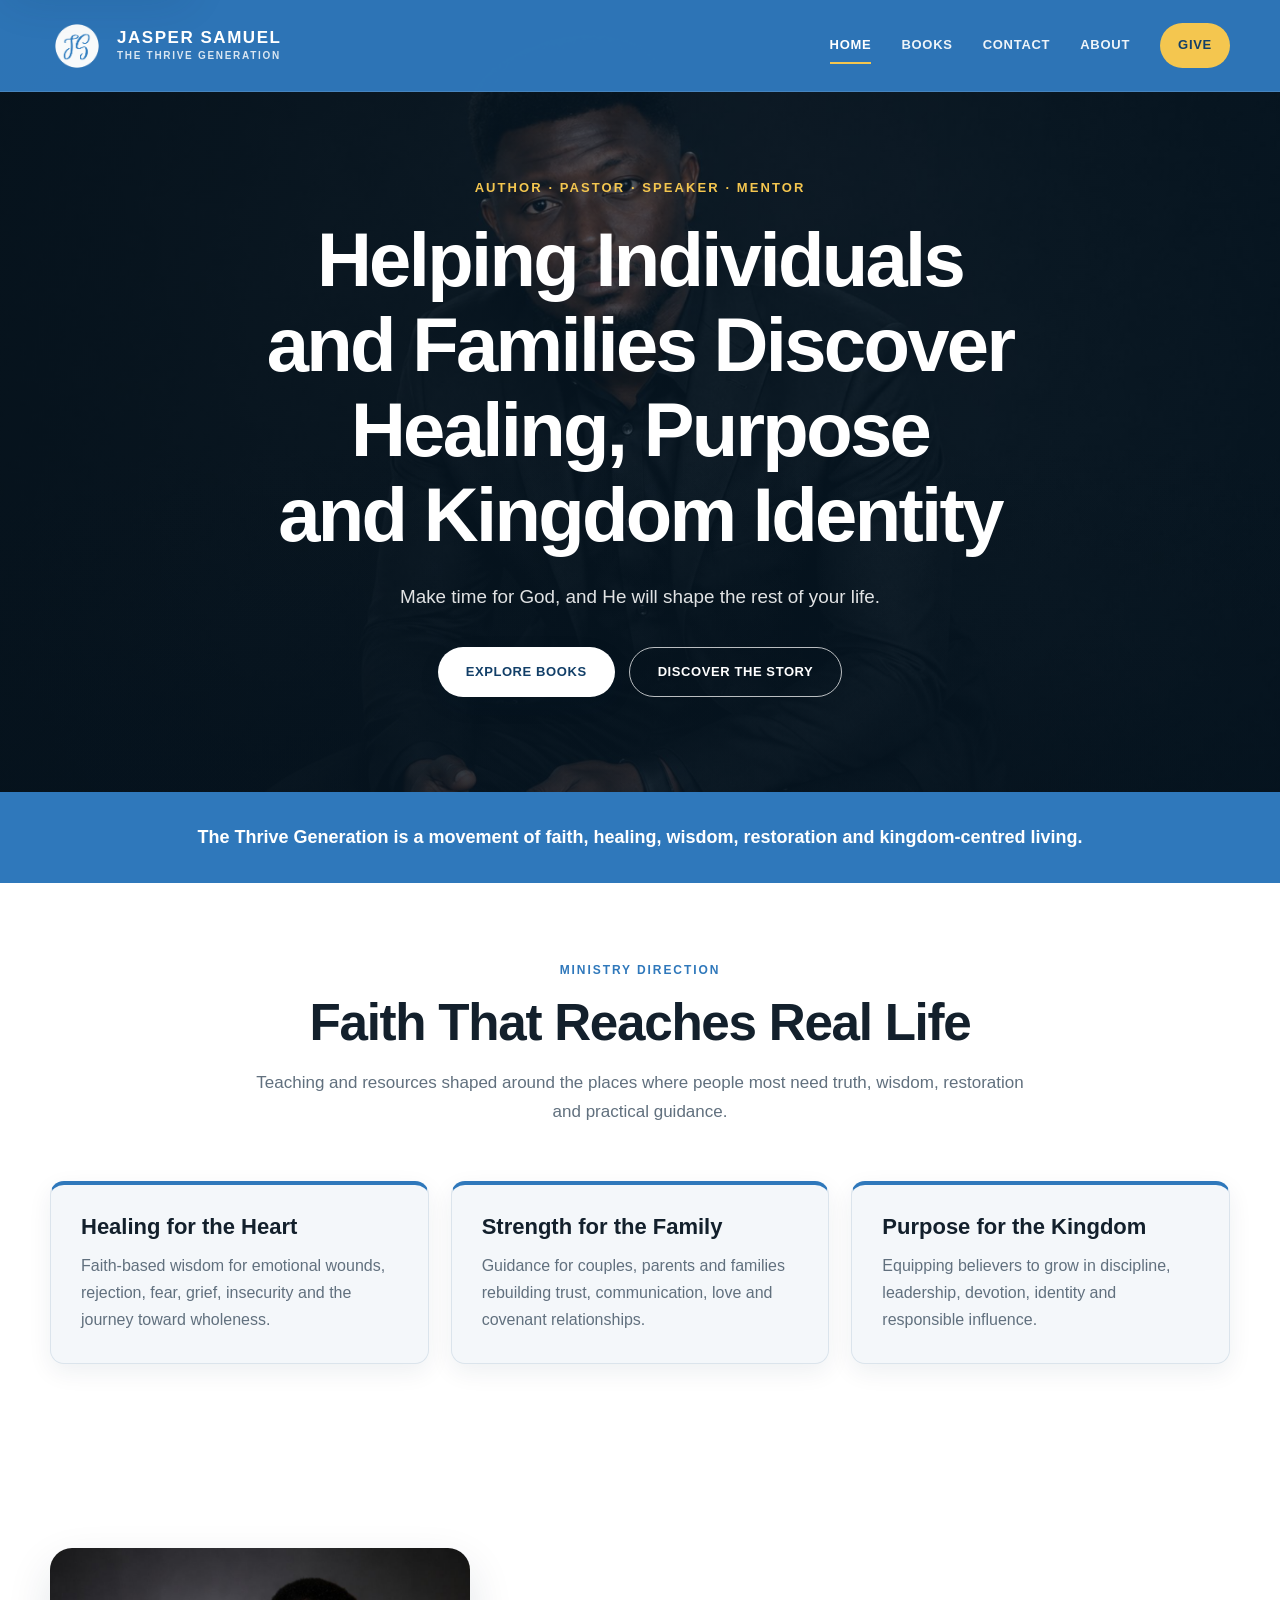
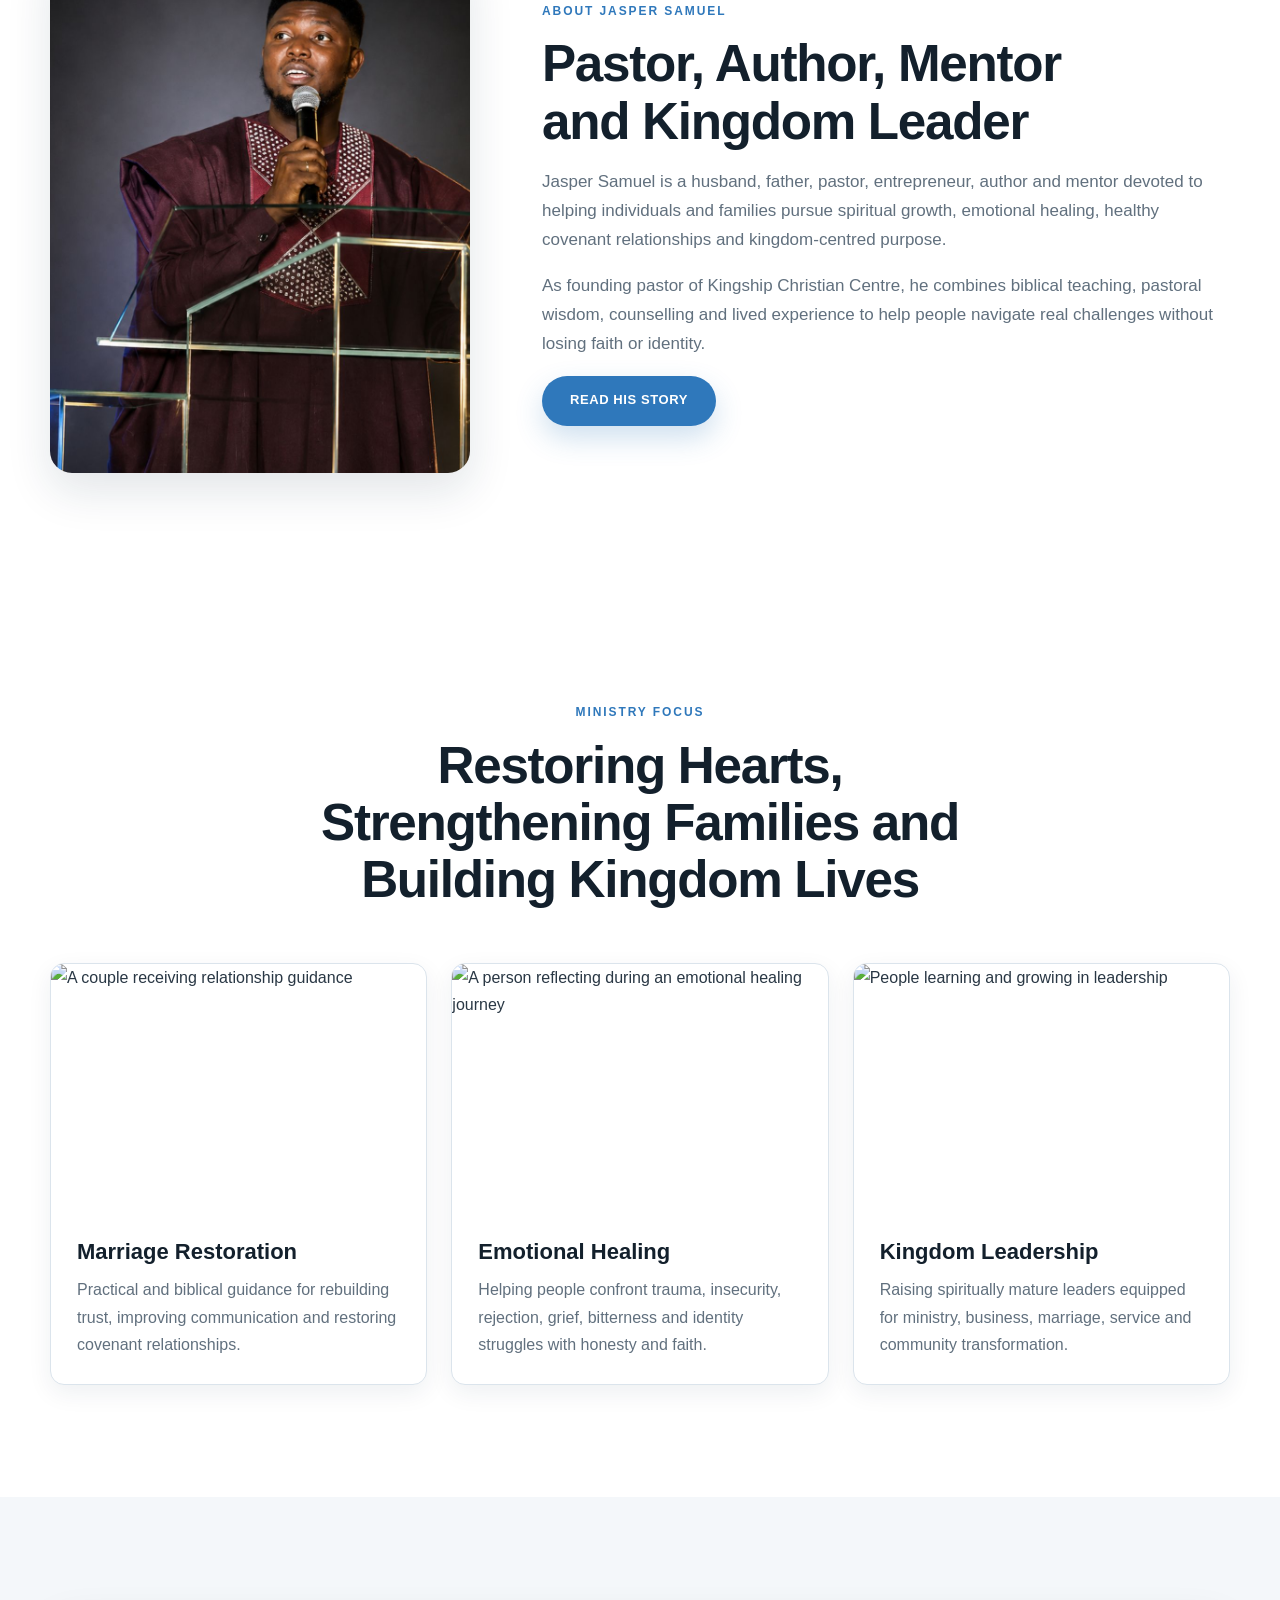
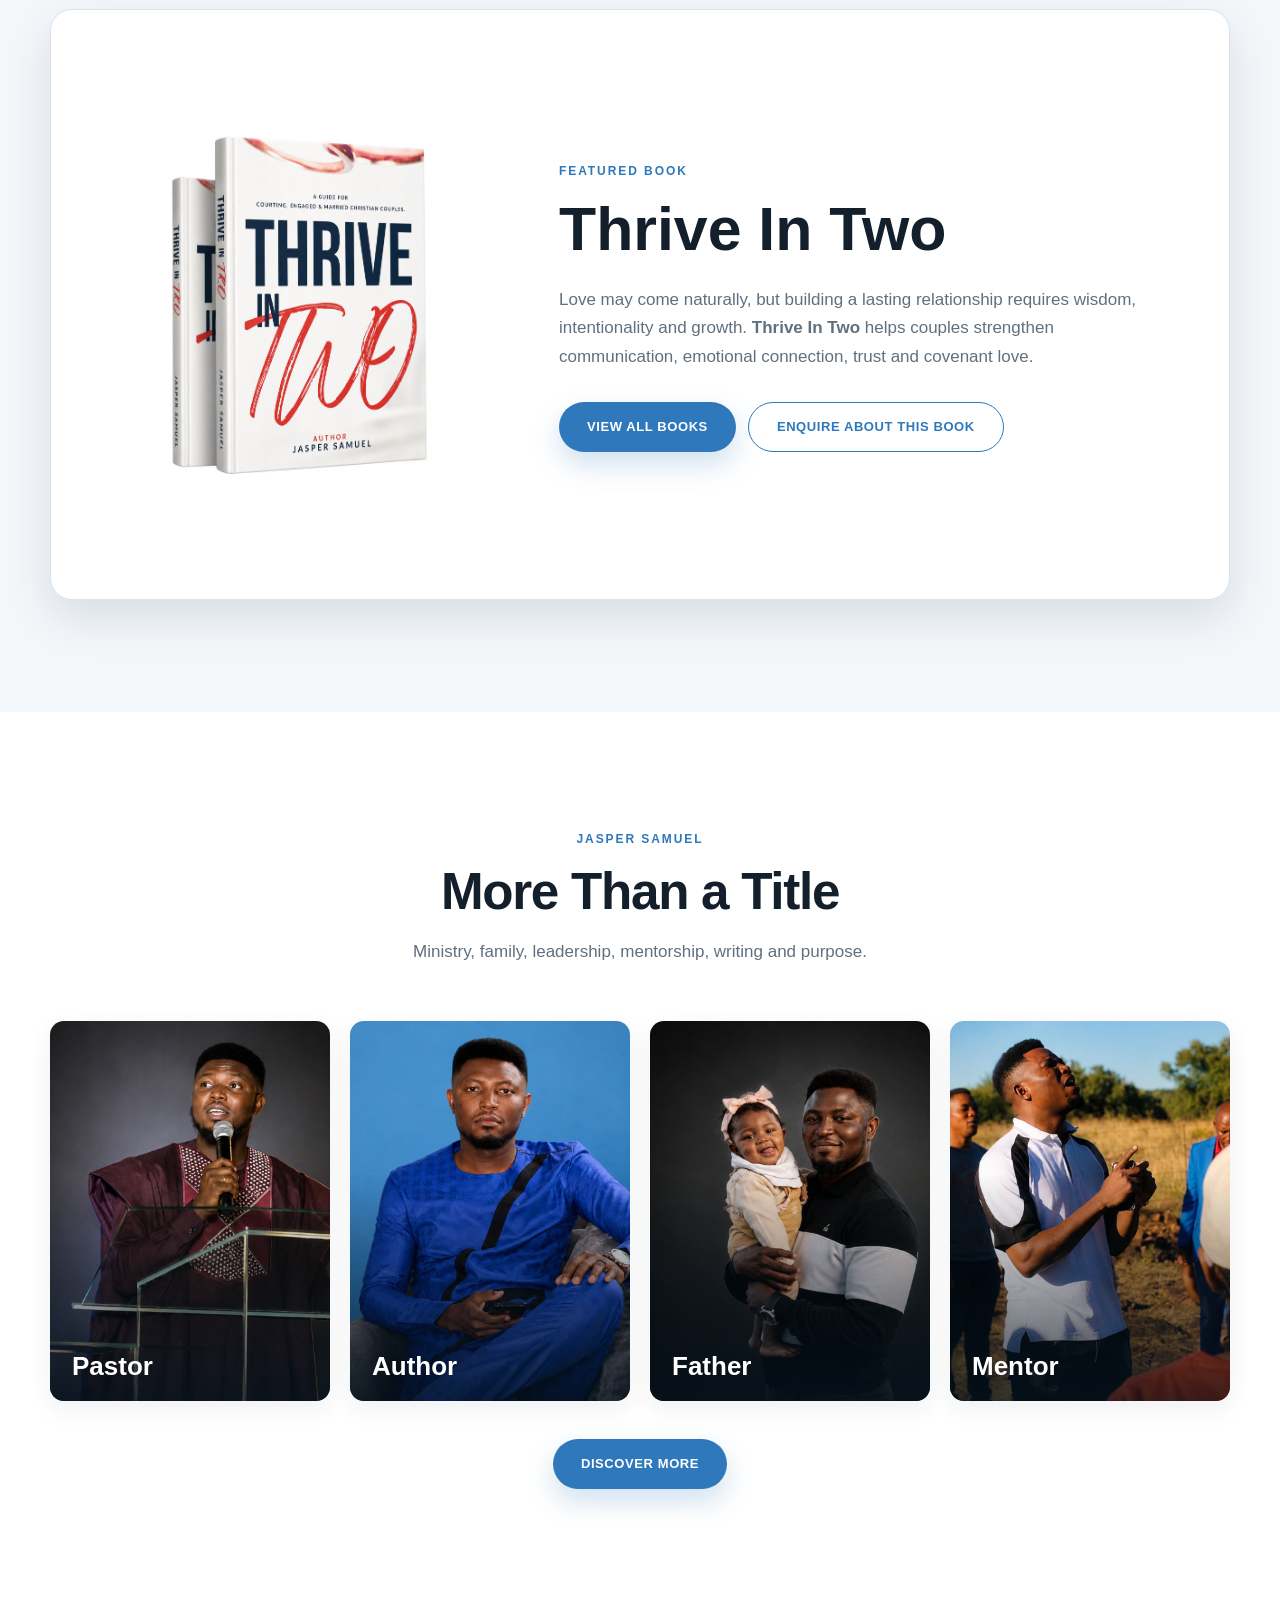
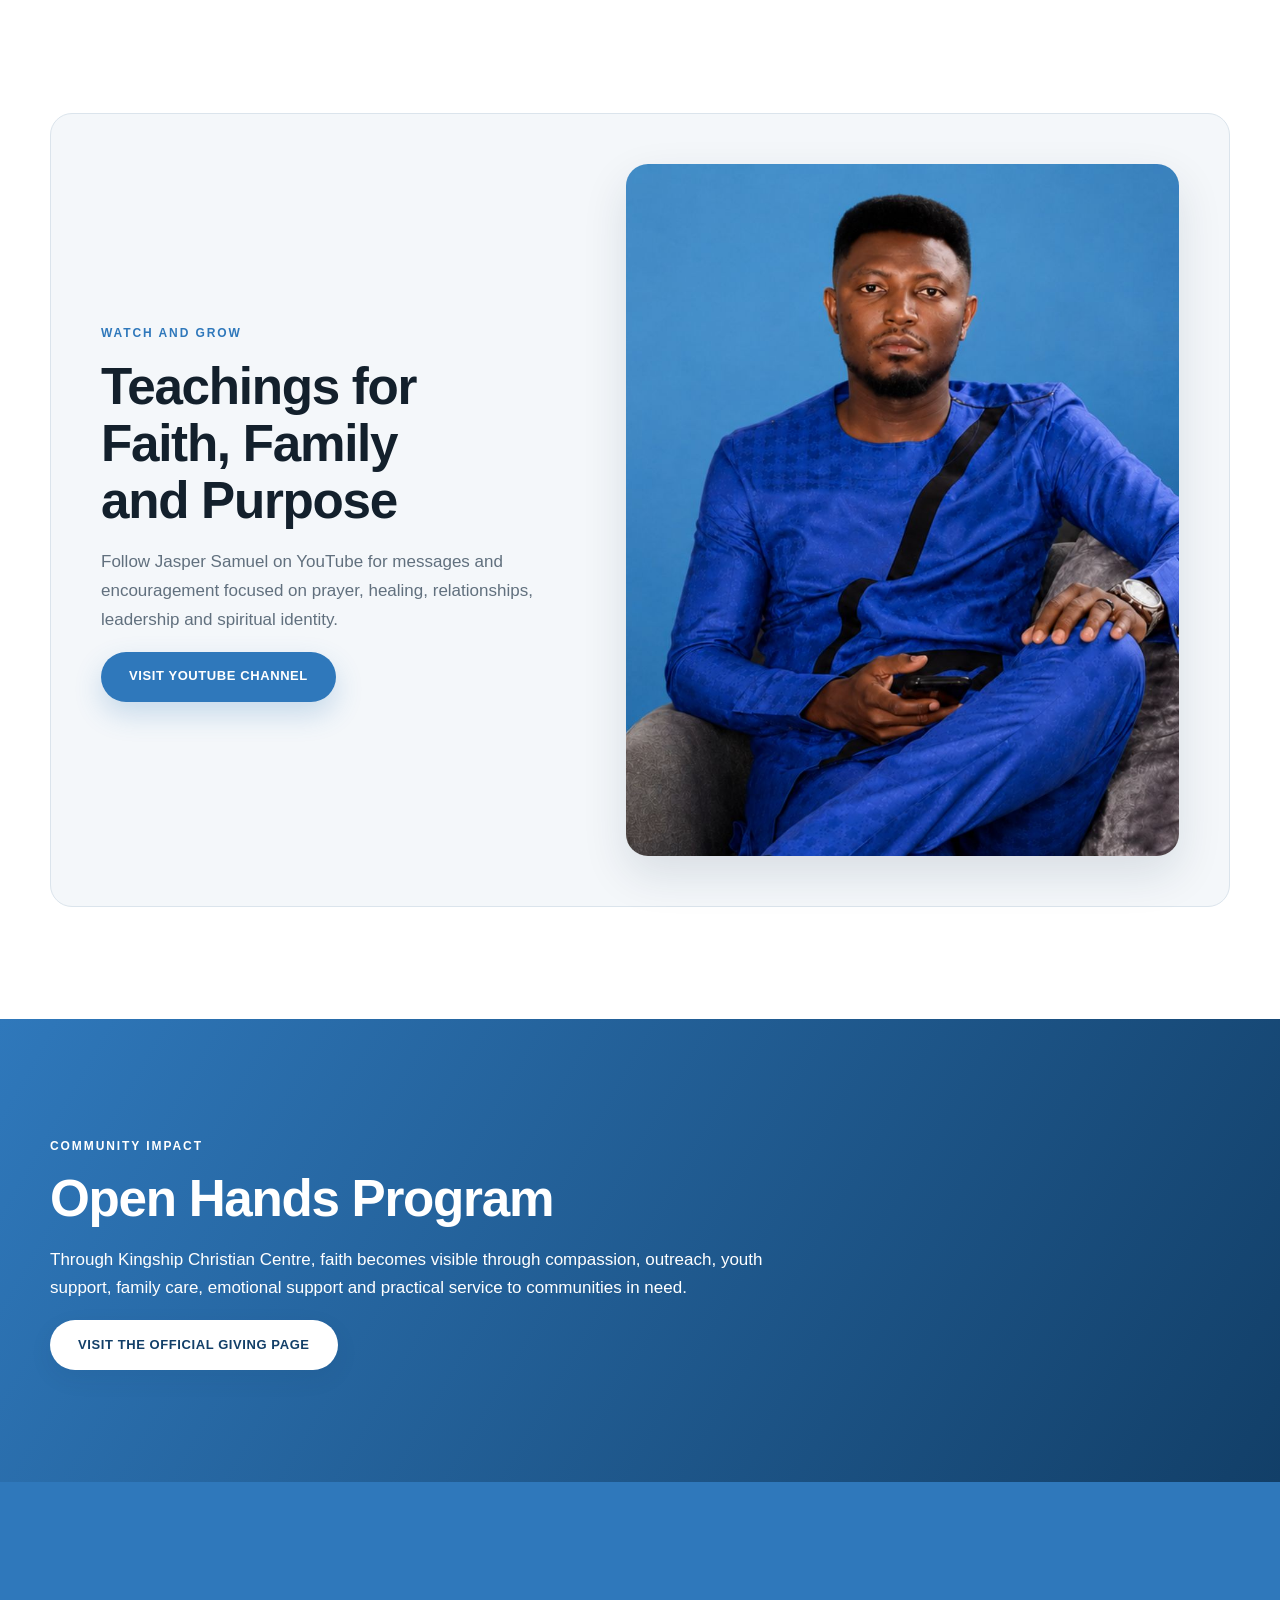
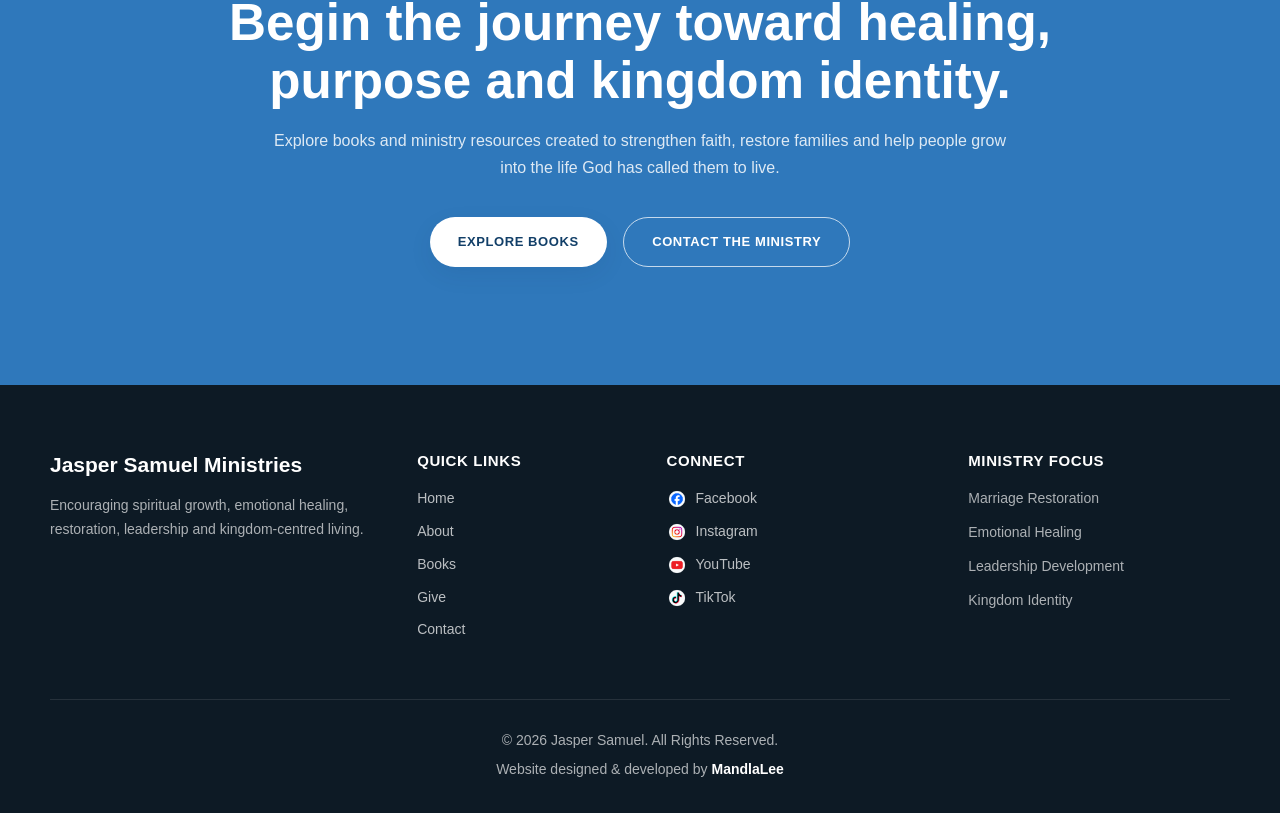
==== commit 029b4e0f: "Rebuild homepage content, SEO and conversion paths" ====
--- a/index.html
+++ b/index.html
@@ -1,752 +1,220 @@
 <!DOCTYPE html>
-<html lang="en">
-
+<html lang="en-ZA">
 <head>
-  <meta charset="UTF-8" />
-  <meta name="viewport" content="width=device-width, initial-scale=1.0" />
-
-  <title>Jasper Samuel | Official Website</title>
-
-  <!-- FAVICONS -->
+  <meta charset="UTF-8">
+  <meta name="viewport" content="width=device-width, initial-scale=1">
+  <title>Jasper Samuel | Pastor, Author, Mentor & Kingdom Leader</title>
+  <meta name="description" content="Official website of Jasper Samuel, founding pastor of Kingship Christian Centre, author and mentor helping individuals and families grow in faith, healing, relationships and kingdom purpose.">
+  <meta name="robots" content="index, follow">
+  <link rel="canonical" href="https://pastor.kingshipcentre.co.za/">
+  <meta property="og:type" content="website">
+  <meta property="og:title" content="Jasper Samuel | Faith, Healing, Family & Purpose">
+  <meta property="og:description" content="Books, teachings and ministry resources for spiritual growth, emotional healing, healthy relationships and kingdom-centred living.">
+  <meta property="og:url" content="https://pastor.kingshipcentre.co.za/">
+  <meta property="og:image" content="https://pastor.kingshipcentre.co.za/hero/hero-hero.jpg">
+  <meta name="twitter:card" content="summary_large_image">
+  <meta name="theme-color" content="#2f78bb">
   <link rel="apple-touch-icon" sizes="180x180" href="favicons/apple-touch-icon.png">
   <link rel="icon" type="image/png" sizes="32x32" href="favicons/favicon-32x32.png">
   <link rel="icon" type="image/png" sizes="16x16" href="favicons/favicon-16x16.png">
-  <link rel="icon" type="image/png" sizes="192x192" href="favicons/android-chrome-192x192.png">
-  <link rel="icon" type="image/png" sizes="512x512" href="favicons/android-chrome-512x512.png">
   <link rel="shortcut icon" href="favicons/favicon.ico">
-  <meta name="theme-color" content="#2f78bb">
-
-  <!-- STYLESHEET -->
+  <link rel="manifest" href="site.webmanifest">
   <link rel="stylesheet" href="style/style.css">
+  <script type="application/ld+json">
+  {
+    "@context": "https://schema.org",
+    "@type": "Person",
+    "name": "Jasper Samuel",
+    "url": "https://pastor.kingshipcentre.co.za/",
+    "image": "https://pastor.kingshipcentre.co.za/images/pastor.jpg",
+    "jobTitle": "Pastor, Author and Mentor",
+    "description": "Founding pastor of Kingship Christian Centre, author and mentor focused on spiritual growth, emotional healing, family restoration and kingdom leadership.",
+    "worksFor": {
+      "@type": "Organization",
+      "name": "Kingship Christian Centre",
+      "url": "https://kingshipcentre.co.za/"
+    },
+    "sameAs": [
+      "https://facebook.com/MOTIVATORNIA",
+      "https://www.instagram.com/jaspersamuelj/",
+      "https://youtube.com/@jaspersamuel",
+      "https://tiktok.com/@jaspersamuel"
+    ]
+  }
+  </script>
 </head>
-
 <body>
-
-  <!-- HEADER -->
+  <a class="skip-link" href="#main-content">Skip to main content</a>
+
   <header class="header">
-
     <div class="container nav-container">
-
-      <!-- LOGO -->
-      <a href="index.html" class="logo">
-
-        <div class="logo-image">
-          <img src="images/logo.png" alt="Jasper Samuel Logo">
-        </div>
-
-        <div class="logo-text">
-          <span>JASPER SAMUEL</span>
-          <small>The Thrive Generation</small>
-        </div>
-
+      <a href="index.html" class="logo" aria-label="Jasper Samuel home">
+        <div class="logo-image"><img src="images/logo.png" alt="" width="54" height="54"></div>
+        <div class="logo-text"><span>JASPER SAMUEL</span><small>The Thrive Generation</small></div>
       </a>
-
-      <!-- NAVIGATION -->
-      <nav class="nav">
-
-        <a href="index.html">HOME</a>
-
+      <nav class="nav" aria-label="Primary navigation">
+        <a href="index.html" aria-current="page">HOME</a>
         <a href="books.html">BOOKS</a>
-
         <a href="contact.html">CONTACT</a>
-
         <a href="about.html">ABOUT</a>
-
-        <a href="donate.html" class="donate-link">
-          GIVE
-        </a>
-
+        <a href="donate.html" class="donate-link">GIVE</a>
       </nav>
-
     </div>
-
   </header>
 
-  <!-- HERO -->
-  <section class="hero hero-home">
-
-    <div class="hero-overlay"></div>
-
-    <div class="container hero-content">
-
-      <div class="hero-text">
-
-        <p class="hero-small-text">
-          AUTHOR • PASTOR • SPEAKER • MENTOR
-        </p>
-
-        <h1>
-          Helping individuals and families discover healing,
-          purpose, and kingdom identity.
-        </h1>
-
-        <p class="hero-description">
-          Make time for God, and He will shape the rest of your life.
-        </p>
-
-        <div class="hero-buttons">
-
-          <a href="books.html" class="btn btn-light">
-            EXPLORE BOOKS
-          </a>
-
-          <a href="about.html" class="btn btn-outline">
-            LEARN MORE
-          </a>
-
-        </div>
-
-      </div>
-
+  <main id="main-content">
+    <section class="hero hero-home" aria-labelledby="home-title">
+      <div class="hero-overlay"></div>
+      <div class="container hero-content">
+        <div class="hero-text">
+          <p class="hero-small-text">Author · Pastor · Speaker · Mentor</p>
+          <h1 id="home-title">Helping Individuals and Families Discover Healing, Purpose and Kingdom Identity</h1>
+          <p class="hero-description">Make time for God, and He will shape the rest of your life.</p>
+          <div class="hero-buttons">
+            <a href="books.html" class="btn btn-light">Explore Books</a>
+            <a href="about.html" class="btn btn-outline">Discover the Story</a>
+          </div>
+        </div>
+      </div>
+    </section>
+
+    <section class="home-statement" aria-label="Ministry statement">
+      <div class="container"><p>The Thrive Generation is a movement of faith, healing, wisdom, restoration and kingdom-centred living.</p></div>
+    </section>
+
+    <section class="mission-strip" aria-labelledby="mission-title">
+      <div class="container">
+        <div class="section-heading">
+          <span>Ministry Direction</span>
+          <h2 id="mission-title">Faith That Reaches Real Life</h2>
+          <p>Teaching and resources shaped around the places where people most need truth, wisdom, restoration and practical guidance.</p>
+        </div>
+        <div class="mission-strip-container">
+          <article class="mission-box"><h3>Healing for the Heart</h3><p>Faith-based wisdom for emotional wounds, rejection, fear, grief, insecurity and the journey toward wholeness.</p></article>
+          <article class="mission-box"><h3>Strength for the Family</h3><p>Guidance for couples, parents and families rebuilding trust, communication, love and covenant relationships.</p></article>
+          <article class="mission-box"><h3>Purpose for the Kingdom</h3><p>Equipping believers to grow in discipline, leadership, devotion, identity and responsible influence.</p></article>
+        </div>
+      </div>
+    </section>
+
+    <section class="home-about-section" aria-labelledby="home-about-title">
+      <div class="container home-about-grid">
+        <div class="home-about-image"><img src="images/pastor.jpg" alt="Pastor Jasper Samuel" width="800" height="1000" loading="lazy"></div>
+        <div class="home-about-text">
+          <span>About Jasper Samuel</span>
+          <h2 id="home-about-title">Pastor, Author, Mentor and Kingdom Leader</h2>
+          <p>Jasper Samuel is a husband, father, pastor, entrepreneur, author and mentor devoted to helping individuals and families pursue spiritual growth, emotional healing, healthy covenant relationships and kingdom-centred purpose.</p>
+          <p>As founding pastor of Kingship Christian Centre, he combines biblical teaching, pastoral wisdom, counselling and lived experience to help people navigate real challenges without losing faith or identity.</p>
+          <a href="about.html" class="btn btn-blue">Read His Story</a>
+        </div>
+      </div>
+    </section>
+
+    <section class="featured-section" aria-labelledby="focus-title">
+      <div class="container">
+        <div class="section-heading">
+          <span>Ministry Focus</span>
+          <h2 id="focus-title">Restoring Hearts, Strengthening Families and Building Kingdom Lives</h2>
+        </div>
+        <div class="featured-grid">
+          <article class="featured-card">
+            <img src="images/featured1.jpg" alt="A couple receiving relationship guidance" width="800" height="520" loading="lazy">
+            <div class="featured-card-content"><h3>Marriage Restoration</h3><p>Practical and biblical guidance for rebuilding trust, improving communication and restoring covenant relationships.</p></div>
+          </article>
+          <article class="featured-card">
+            <img src="images/featured2.jpg" alt="A person reflecting during an emotional healing journey" width="800" height="520" loading="lazy">
+            <div class="featured-card-content"><h3>Emotional Healing</h3><p>Helping people confront trauma, insecurity, rejection, grief, bitterness and identity struggles with honesty and faith.</p></div>
+          </article>
+          <article class="featured-card">
+            <img src="images/featured3.jpg" alt="People learning and growing in leadership" width="800" height="520" loading="lazy">
+            <div class="featured-card-content"><h3>Kingdom Leadership</h3><p>Raising spiritually mature leaders equipped for ministry, business, marriage, service and community transformation.</p></div>
+          </article>
+        </div>
+      </div>
+    </section>
+
+    <section class="book-section" aria-labelledby="featured-book-title">
+      <div class="container">
+        <div class="featured-book-card">
+          <div class="book-image"><img src="books/thrive-in-two.jpg" alt="Thrive In Two book cover by Jasper Samuel" width="500" height="750" loading="lazy"></div>
+          <div class="book-text">
+            <span class="section-label">Featured Book</span>
+            <h2 id="featured-book-title">Thrive In Two</h2>
+            <p>Love may come naturally, but building a lasting relationship requires wisdom, intentionality and growth. <strong>Thrive In Two</strong> helps couples strengthen communication, emotional connection, trust and covenant love.</p>
+            <div class="book-buttons">
+              <a href="books.html" class="btn btn-blue">View All Books</a>
+              <a href="contact.html?subject=Book%20Inquiry&amp;book=Thrive%20In%20Two" class="btn btn-outline-blue">Enquire About This Book</a>
+            </div>
+          </div>
+        </div>
+      </div>
+    </section>
+
+    <section class="identity-preview-section" aria-labelledby="identity-preview-title">
+      <div class="container">
+        <div class="section-heading">
+          <span>Jasper Samuel</span>
+          <h2 id="identity-preview-title">More Than a Title</h2>
+          <p>Ministry, family, leadership, mentorship, writing and purpose.</p>
+        </div>
+        <div class="identity-preview-grid">
+          <article class="identity-preview-card"><img src="images/pastor.jpg" alt="Jasper Samuel as a pastor" width="600" height="900" loading="lazy"><h3>Pastor</h3></article>
+          <article class="identity-preview-card"><img src="images/author.jpg" alt="Jasper Samuel as an author" width="600" height="900" loading="lazy"><h3>Author</h3></article>
+          <article class="identity-preview-card"><img src="images/father.jpg" alt="Jasper Samuel as a father" width="600" height="900" loading="lazy"><h3>Father</h3></article>
+          <article class="identity-preview-card"><img src="images/mentor.jpg" alt="Jasper Samuel as a mentor" width="600" height="900" loading="lazy"><h3>Mentor</h3></article>
+        </div>
+        <div class="identity-preview-button"><a href="about.html" class="btn btn-blue">Discover More</a></div>
+      </div>
+    </section>
+
+    <section class="latest-message-section" aria-labelledby="watch-title">
+      <div class="container latest-message-card">
+        <div class="latest-message-text">
+          <span>Watch and Grow</span>
+          <h2 id="watch-title">Teachings for Faith, Family and Purpose</h2>
+          <p>Follow Jasper Samuel on YouTube for messages and encouragement focused on prayer, healing, relationships, leadership and spiritual identity.</p>
+          <a href="https://youtube.com/@jaspersamuel" target="_blank" rel="noopener noreferrer" class="btn btn-blue">Visit YouTube Channel</a>
+        </div>
+        <div class="home-about-image"><img src="images/author.jpg" alt="Jasper Samuel sharing a teaching" width="800" height="1000" loading="lazy"></div>
+      </div>
+    </section>
+
+    <section class="open-hands-preview" aria-labelledby="open-hands-title">
+      <div class="container open-hands-preview-card">
+        <div class="open-hands-preview-text">
+          <span>Community Impact</span>
+          <h2 id="open-hands-title">Open Hands Program</h2>
+          <p>Through Kingship Christian Centre, faith becomes visible through compassion, outreach, youth support, family care, emotional support and practical service to communities in need.</p>
+          <a href="https://kingshipcentre.co.za/give.html" class="btn btn-light">Visit the Official Giving Page</a>
+        </div>
+      </div>
+    </section>
+
+    <section class="cta-section">
+      <div class="container">
+        <h2>Begin the journey toward healing, purpose and kingdom identity.</h2>
+        <p>Explore books and ministry resources created to strengthen faith, restore families and help people grow into the life God has called them to live.</p>
+        <a href="books.html" class="btn btn-light">Explore Books</a>
+        <a href="contact.html" class="btn btn-outline">Contact the Ministry</a>
+      </div>
+    </section>
+  </main>
+
+  <footer class="footer">
+    <div class="container footer-container">
+      <div class="footer-column"><h3>Jasper Samuel Ministries</h3><p>Encouraging spiritual growth, emotional healing, restoration, leadership and kingdom-centred living.</p></div>
+      <div class="footer-column"><h4>Quick Links</h4><a href="index.html">Home</a><a href="about.html">About</a><a href="books.html">Books</a><a href="donate.html">Give</a><a href="contact.html">Contact</a></div>
+      <div class="footer-column"><h4>Connect</h4><div class="social-links">
+        <a href="https://facebook.com/MOTIVATORNIA" target="_blank" rel="noopener noreferrer"><img src="images/facebook.png" alt="" width="20" height="20">Facebook</a>
+        <a href="https://www.instagram.com/jaspersamuelj/" target="_blank" rel="noopener noreferrer"><img src="images/instagram.png" alt="" width="20" height="20">Instagram</a>
+        <a href="https://youtube.com/@jaspersamuel" target="_blank" rel="noopener noreferrer"><img src="images/youtube.png" alt="" width="20" height="20">YouTube</a>
+        <a href="https://tiktok.com/@jaspersamuel" target="_blank" rel="noopener noreferrer"><img src="images/tiktok.png" alt="" width="20" height="20">TikTok</a>
+      </div></div>
+      <div class="footer-column"><h4>Ministry Focus</h4><p>Marriage Restoration</p><p>Emotional Healing</p><p>Leadership Development</p><p>Kingdom Identity</p></div>
     </div>
-
-  </section>
-
-  <!-- HOME STATEMENT -->
-  <section class="home-statement">
-
-    <div class="container">
-
-      <p>
-        The Thrive Generation is a movement of faith, healing, wisdom,
-        restoration, and kingdom-centered living.
-      </p>
-
-    </div>
-
-  </section>
-
-  <!-- MISSION STRIP -->
-  <section class="mission-strip">
-
-    <div class="container mission-strip-container">
-
-      <div class="mission-box">
-
-        <h3>Healing for the Heart</h3>
-
-        <p>
-          Guiding individuals through emotional wounds, fear,
-          rejection, and personal restoration through faith-based wisdom.
-        </p>
-
-      </div>
-
-      <div class="mission-box">
-
-        <h3>Strength for the Family</h3>
-
-        <p>
-          Helping couples, parents, and families rebuild trust,
-          communication, love, and covenant relationships.
-        </p>
-
-      </div>
-
-      <div class="mission-box">
-
-        <h3>Purpose for the Kingdom</h3>
-
-        <p>
-          Equipping believers to live with discipline, devotion,
-          leadership, and a clear sense of spiritual identity.
-        </p>
-
-      </div>
-
-    </div>
-
-  </section>
-
-  <!-- FEATURED VIDEO -->
-  <section class="video-section video-section-light">
-
-    <div class="container video-grid">
-
-      <div class="video-text">
-
-        <span>FEATURED VIDEO</span>
-
-        <h2>
-          A Message for Your Season
-        </h2>
-
-        <p>
-          Watch teachings, encouragement, and faith-building messages
-          designed to strengthen your walk with God and help you grow
-          in purpose, healing, and kingdom identity.
-        </p>
-
-      </div>
-
-      <div class="video-box">
-
-        <iframe
-          src="https://www.youtube.com/embed/VIDEO_ID_HERE"
-          title="Jasper Samuel Featured Video"
-          allow="accelerometer; autoplay; clipboard-write; encrypted-media; gyroscope; picture-in-picture"
-          allowfullscreen>
-        </iframe>
-
-      </div>
-
-    </div>
-
-  </section>
-
-  <!-- ABOUT PREVIEW -->
-  <section class="home-about-section">
-
-    <div class="container home-about-grid">
-
-      <!-- IMAGE -->
-      <div class="home-about-image">
-
-        <img src="images/pastor.jpg" alt="Pastor Jasper Samuel">
-
-      </div>
-
-      <!-- TEXT -->
-      <div class="home-about-text">
-
-        <span>ABOUT JASPER SAMUEL</span>
-
-        <h2>
-          Pastor, Author, Mentor,
-          and Kingdom Leader
-        </h2>
-
-        <p>
-          Jasper Samuel is a pastor, husband, father, entrepreneur,
-          author, and mentor devoted to helping individuals and families
-          pursue spiritual growth, emotional healing, healthy covenant
-          relationships, and kingdom-centered purpose.
-        </p>
-
-        <p>
-          Through ministry, counselling, writing, leadership development,
-          and real-life experience, he helps people navigate emotional wounds,
-          family struggles, spiritual growth, and personal transformation.
-        </p>
-
-        <a href="about.html" class="btn btn-blue">
-          READ HIS STORY
-        </a>
-
-      </div>
-
-    </div>
-
-  </section>
-
-  <!-- NEWSLETTER -->
-  <section class="newsletter-section">
-
-    <div class="container">
-
-      <h2>
-        Sign up to receive life changing hope and encouragement!
-      </h2>
-
-      <p class="newsletter-text">
-        Receive teachings, updates, book releases, and encouragement
-        for your journey of faith, healing, and purpose.
-      </p>
-
-      <form class="newsletter-form">
-
-        <input type="text" placeholder="First Name">
-
-        <input type="text" placeholder="Last Name">
-
-        <input type="email" placeholder="Email Address">
-
-        <button type="submit">
-          SIGN UP
-        </button>
-
-      </form>
-
-    </div>
-
-  </section>
-
-  <!-- MINISTRY FOCUS -->
-  <section class="featured-section">
-
-    <div class="container">
-
-      <div class="section-heading">
-
-        <span>MINISTRY FOCUS</span>
-
-        <h2>
-          Restoring Hearts, Strengthening Families,
-          and Building Kingdom Lives
-        </h2>
-
-      </div>
-
-      <div class="featured-grid">
-
-        <!-- CARD -->
-        <div class="featured-card">
-
-          <img src="images/featured1.jpg" alt="Marriage Restoration">
-
-          <div class="featured-card-content">
-
-            <h3>
-              Marriage Restoration
-            </h3>
-
-            <p>
-              Teaching couples how to rebuild trust,
-              improve communication,
-              heal emotional wounds,
-              and restore covenant relationships.
-            </p>
-
-          </div>
-
-        </div>
-
-        <!-- CARD -->
-        <div class="featured-card">
-
-          <img src="images/featured2.jpg" alt="Emotional Healing">
-
-          <div class="featured-card-content">
-
-            <h3>
-              Emotional Healing
-            </h3>
-
-            <p>
-              Helping individuals confront trauma,
-              insecurity,
-              rejection,
-              fear,
-              bitterness,
-              and identity struggles.
-            </p>
-
-          </div>
-
-        </div>
-
-        <!-- CARD -->
-        <div class="featured-card">
-
-          <img src="images/featured3.jpg" alt="Kingdom Leadership">
-
-          <div class="featured-card-content">
-
-            <h3>
-              Kingdom Leadership
-            </h3>
-
-            <p>
-              Raising spiritually mature leaders equipped
-              for ministry,
-              business,
-              marriage,
-              and community transformation.
-            </p>
-
-          </div>
-
-        </div>
-
-      </div>
-
-    </div>
-
-  </section>
-
-  <!-- TEACHING VIDEO STRIP -->
-  <section class="video-strip-section">
-
-    <div class="container">
-
-      <div class="section-heading">
-
-        <span>WATCH & GROW</span>
-
-        <h2>
-          Teachings for Faith, Family, and Purpose
-        </h2>
-
-        <p>
-          Explore messages that speak to real life, spiritual growth,
-          relationships, leadership, and emotional healing.
-        </p>
-
-      </div>
-
-      <div class="video-strip-grid">
-
-        <div class="small-video-card">
-
-          <div class="small-video-box">
-            <iframe
-              src="https://www.youtube.com/embed/VIDEO_ID_HERE"
-              title="Jasper Samuel Video 1"
-              allow="accelerometer; autoplay; clipboard-write; encrypted-media; gyroscope; picture-in-picture"
-              allowfullscreen>
-            </iframe>
-          </div>
-
-          <h3>Faith for the Journey</h3>
-
-        </div>
-
-        <div class="small-video-card">
-
-          <div class="small-video-box">
-            <iframe
-              src="https://www.youtube.com/embed/VIDEO_ID_HERE"
-              title="Jasper Samuel Video 2"
-              allow="accelerometer; autoplay; clipboard-write; encrypted-media; gyroscope; picture-in-picture"
-              allowfullscreen>
-            </iframe>
-          </div>
-
-          <h3>Healing and Restoration</h3>
-
-        </div>
-
-        <div class="small-video-card">
-
-          <div class="small-video-box">
-            <iframe
-              src="https://www.youtube.com/embed/VIDEO_ID_HERE"
-              title="Jasper Samuel Video 3"
-              allow="accelerometer; autoplay; clipboard-write; encrypted-media; gyroscope; picture-in-picture"
-              allowfullscreen>
-            </iframe>
-          </div>
-
-          <h3>Kingdom Purpose</h3>
-
-        </div>
-
-      </div>
-
-    </div>
-
-  </section>
-
-  <!-- BOOK SECTION -->
-  <section class="book-section">
-
-    <div class="container">
-
-      <!-- LONG FEATURE CARD -->
-      <div class="featured-book-card">
-
-        <!-- BOOK IMAGE -->
-        <div class="book-image">
-
-          <img
-            src="books/thrive-in-two.jpg"
-            alt="Thrive In Two book cover by Jasper Samuel"
-            width="500"
-            height="750"
-            loading="lazy"
-          >
-
-        </div>
-
-        <!-- BOOK CONTENT -->
-        <div class="book-text">
-
-          <span class="section-label">
-            LATEST RELEASE
-          </span>
-
-          <h2>
-            Thrive In Two
-          </h2>
-
-          <p>
-            Love may come naturally, but building a lasting relationship
-            requires wisdom, intentionality, and growth.
-            <strong>Thrive In Two</strong> helps couples move beyond survival
-            and discover practical ways to strengthen communication,
-            emotional connection, trust, and covenant love.
-          </p>
-
-          <div class="book-buttons">
-
-            <a href="books.html" class="btn btn-blue">
-              VIEW BOOKS
-            </a>
-
-            <a href="contact.html" class="btn btn-outline-blue">
-              CONTACT MINISTRY
-            </a>
-
-          </div>
-
-        </div>
-
-      </div>
-
-    </div>
-
-  </section>
-
-  <!-- MORE THAN A TITLE -->
-  <section class="identity-preview-section">
-
-    <div class="container">
-
-      <div class="section-heading">
-
-        <span>JASPER SAMUEL</span>
-
-        <h2>
-          More Than A Title
-        </h2>
-
-        <p>
-          Ministry, family, leadership, mentorship, writing, and purpose.
-        </p>
-
-      </div>
-
-      <div class="identity-preview-grid">
-
-        <div class="identity-preview-card">
-          <img src="images/pastor.jpg" alt="Pastor">
-          <h3>Pastor</h3>
-        </div>
-
-        <div class="identity-preview-card">
-          <img src="images/author.jpg" alt="Author">
-          <h3>Author</h3>
-        </div>
-
-        <div class="identity-preview-card">
-          <img src="images/father.jpg" alt="Father">
-          <h3>Father</h3>
-        </div>
-
-        <div class="identity-preview-card">
-          <img src="images/mentor.jpg" alt="Mentor">
-          <h3>Mentor</h3>
-        </div>
-
-      </div>
-
-      <div class="identity-preview-button">
-
-        <a href="about.html" class="btn btn-blue">
-          DISCOVER MORE
-        </a>
-
-      </div>
-
-    </div>
-
-  </section>
-
-  <!-- OPEN HANDS PREVIEW -->
-  <section class="open-hands-preview">
-
-    <div class="container open-hands-preview-card">
-
-      <div class="open-hands-preview-text">
-
-        <span>COMMUNITY IMPACT</span>
-
-        <h2>
-          Open Hands Program
-        </h2>
-
-        <p>
-          Through Kingship Christian Centre, faith becomes visible through
-          action, compassion, outreach, youth support, family care,
-          emotional support, and practical service to communities in need.
-        </p>
-
-        <a href="donate.html" class="btn btn-light">
-          SUPPORT THE WORK
-        </a>
-
-      </div>
-
-    </div>
-
-  </section>
-
-  <!-- LATEST MESSAGE -->
-  <section class="latest-message-section">
-
-    <div class="container latest-message-card">
-
-      <div class="latest-message-video">
-
-        <iframe
-          src="https://www.youtube.com/embed/VIDEO_ID_HERE"
-          title="Latest Message from Jasper Samuel"
-          allow="accelerometer; autoplay; clipboard-write; encrypted-media; gyroscope; picture-in-picture"
-          allowfullscreen>
-        </iframe>
-
-      </div>
-
-      <div class="latest-message-text">
-
-        <span>LATEST MESSAGE</span>
-
-        <h2>
-          Make Time for God
-        </h2>
-
-        <p>
-          Set time apart for prayer, devotion, and spiritual growth.
-          The time you give to God becomes the strength you carry
-          through every season of life.
-        </p>
-
-        <a href="https://youtube.com/@jaspersamuel" target="_blank" class="btn btn-blue">
-          WATCH MORE
-        </a>
-
-      </div>
-
-    </div>
-
-  </section>
-
-  <!-- FINAL CTA -->
-  <section class="cta-section">
-
-    <div class="container">
-
-      <h2>
-        Begin the journey toward healing, purpose,
-        and kingdom identity.
-      </h2>
-
-      <p>
-        Explore books, teachings, ministry work, and resources created
-        to strengthen faith, restore families, and help people grow
-        into the life God has called them to live.
-      </p>
-
-      <a href="books.html" class="btn btn-light">
-        EXPLORE BOOKS
-      </a>
-
-      <a href="donate.html" class="btn btn-outline">
-        SUPPORT THE MINISTRY
-      </a>
-
-    </div>
-
-  </section>
-
-  <!-- FOOTER -->
-  <footer class="footer">
-
-    <div class="container footer-container">
-
-      <!-- COLUMN 1: About Ministry -->
-      <div class="footer-column">
-
-        <h3>Jasper Samuel Ministries</h3>
-
-        <p>
-          Encouraging spiritual growth, emotional healing,
-          restoration, leadership, and kingdom-centered living.
-        </p>
-
-      </div>
-
-      <!-- COLUMN 2: Quick Links -->
-      <div class="footer-column">
-
-        <h4>Quick Links</h4>
-
-        <a href="index.html">Home</a>
-
-        <a href="about.html">About</a>
-
-        <a href="books.html">Books</a>
-
-        <a href="donate.html">Donate</a>
-
-        <a href="contact.html">Contact</a>
-
-      </div>
-
-      <!-- COLUMN 3: Social Links -->
-      <div class="footer-column footer-social">
-
-        <h4>Connect Online</h4>
-
-        <div class="social-links-icons">
-
-          <a href="https://facebook.com/MOTIVATORNIA" target="_blank">
-            <img src="images/facebook.png" alt="Facebook">
-          </a>
-
-          <a href="https://twitter.com/jaspersamuel" target="_blank">
-            <img src="images/twitter.png" alt="Twitter / X">
-          </a>
-
-        <a href="https://www.instagram.com/jaspersamuelj/" target="_blank">
-          <img src="images/instagram.png" alt="Instagram"> Instagram
-        </a>
-
-        </div>
-
-        <div class="footer-social-divider"></div>
-
-        <div class="platform-links">
-
-          <a href="#">
-            <img src="images/roku.png" alt="Roku">
-          </a>
-
-          <a href="https://youtube.com/@jaspersamuel" target="_blank">
-            <img src="images/youtube.png" alt="YouTube">
-          </a>
-
-          <a href="#">
-            <img src="images/apple-podcasts.png" alt="Apple Podcasts">
-          </a>
-
-          <a href="#">
-            <img src="images/spotify.png" alt="Spotify">
-          </a>
-
-        </div>
-
-      </div>
-
-    </div>
-
-    <!-- FOOTER BOTTOM -->
-    <div class="footer-bottom">
-
-      <p>© 2026 Jasper Samuel. All Rights Reserved.</p>
-
-      <p class="made-by">
-        Website designed & developed by
-        <a href="https://mandlalee.co.za" target="_blank">MandlaLee</a>
-      </p>
-
-    </div>
-
+    <div class="container footer-bottom"><p>© <span data-current-year>2026</span> Jasper Samuel. All Rights Reserved.</p><p class="made-by">Website designed &amp; developed by <a href="https://mandlalee.co.za" target="_blank" rel="noopener noreferrer">MandlaLee</a></p></div>
   </footer>
 
-  <!-- JS -->
-  <script src="js/script.js"></script>
-
+  <script src="js/script.js" defer></script>
 </body>
-
 </html>
--- a/style/style.css
+++ b/style/style.css
@@ -1,2391 +1,649 @@
 /* =========================================================
-   JASPER SAMUEL MINISTRIES
-   MAIN STYLESHEET
-   Optimized Version
+   JASPER SAMUEL MINISTRIES — DESIGN SYSTEM
+   Clean, responsive and accessible GitHub Pages build
 ========================================================= */
 
-
-/* =========================================================
-   ROOT VARIABLES
-========================================================= */
-
-:root{
-  --primary:#2f78bb;
-  --primary-dark:#1f5f99;
-  --gold:#ffcb3c;
-
-  --dark:#101820;
-  --text:#222;
-  --light-text:#555;
-
-  --white:#ffffff;
-  --light-bg:#f7f7f7;
-
-  --shadow-light:0 8px 20px rgba(0,0,0,0.06);
-  --shadow-medium:0 10px 25px rgba(0,0,0,0.08);
-  --shadow-heavy:0 18px 40px rgba(0,0,0,0.12);
-
-  --radius:8px;
-}
-
-
-/* =========================================================
-   RESET
-========================================================= */
-
-*{
-  margin:0;
-  padding:0;
-  box-sizing:border-box;
-}
-
-html{
-  scroll-behavior:smooth;
-}
-
-body{
-  font-family:'Montserrat', sans-serif;
-  background:var(--white);
-  color:var(--text);
-  line-height:1.7;
-  overflow-x:hidden;
-}
-
-img{
-  max-width:100%;
-  height:auto;
-  display:block;
-}
-
-a{
-  text-decoration:none;
-}
-
-ul{
-  list-style:none;
-}
-
-
-/* =========================================================
-   GLOBAL CONTAINER
-========================================================= */
-
-.container{
-  width:90%;
-  max-width:1200px;
-  margin:auto;
-}
-
-
-/* =========================================================
-   GLOBAL TRANSITIONS
-========================================================= */
-
-.btn,
-.nav a,
-.footer a,
-.social-links a,
-.featured-card,
-.book-card,
-.about-card,
-.category-box,
-.donation-box,
-.impact-box{
-  transition:0.3s ease;
-}
-
-
-/* =========================================================
-   HEADER
-========================================================= */
-
-.header{
-  position:fixed;
-  top:0;
-  left:0;
-  width:100%;
-  z-index:1000;
-
-  background:var(--primary);
-
-  padding:20px 0;
-}
-
-.nav-container{
-  display:flex;
-  justify-content:space-between;
-  align-items:center;
-}
-
-
-/* =========================================================
-   LOGO
-========================================================= */
-
-.logo{
-  display:flex;
-  align-items:center;
-  gap:15px;
-}
-
-.logo-image img{
-  width:55px;
-  height:55px;
-  object-fit:contain;
-}
-
-.logo-text{
-  display:flex;
-  flex-direction:column;
-}
-
-.logo-text span{
-  color:var(--white);
-  font-size:18px;
-  font-weight:700;
-  letter-spacing:1px;
-}
-
-.logo-text small{
-  color:var(--white);
-  font-size:11px;
-  letter-spacing:2px;
-}
-
-
-/* =========================================================
-   NAVIGATION
-========================================================= */
-
-.nav{
-  display:flex;
-  align-items:center;
-  gap:35px;
-}
-
-.nav a{
-  color:var(--white);
-  font-size:14px;
-  font-weight:700;
-}
-
-.nav a:hover,
-.nav a.active{
-  color:var(--gold);
-}
-
-.donate-link{
-  color:var(--gold) !important;
-}
-
-
-/* =========================================================
-   MOBILE MENU
-========================================================= */
-
-.menu-toggle{
-  display:none;
-  font-size:32px;
-  color:var(--white);
-  cursor:pointer;
-}
-
-.show-nav{
-  display:flex !important;
-}
-
-
-/* =========================================================
-   HERO SECTION
-========================================================= */
-
-.hero{
-  position:relative;
-
-  min-height:80vh;
-
-  display:flex;
-  align-items:center;
-  justify-content:center;
-
-  text-align:center;
-
-  padding-top:120px;
-
-  overflow:hidden;
-
-  background-size:cover;
-  background-position:center;
-  background-repeat:no-repeat;
-}
-
-.hero-overlay{
-  position:absolute;
-  inset:0;
-
-  background:rgba(0,0,0,0.45);
-
-  z-index:1;
-}
-
-.hero-content{
-  position:relative;
-  z-index:2;
-  width:100%;
-}
-
-.hero-small-text{
-  color:var(--white);
-
-  letter-spacing:2px;
-
-  font-size:14px;
-
-  margin-bottom:20px;
-}
-
-.hero-text h1{
-  color:var(--white);
-
-  font-size:56px;
-
-  line-height:1.2;
-
-  margin-bottom:25px;
-
-  max-width:1000px;
-
-  margin-left:auto;
-  margin-right:auto;
-}
-
-.hero-description{
-  color:var(--white);
-
-  max-width:850px;
-
-  margin:0 auto 35px;
-
-  font-size:18px;
-
-  line-height:1.8;
-}
-
-.hero-buttons{
-  display:flex;
-  justify-content:center;
-  gap:20px;
-  flex-wrap:wrap;
-}
-
-
-/* =========================================================
-   HERO BACKGROUNDS
-========================================================= */
-
-.hero-home{
-  background-image:
-    linear-gradient(rgba(0,0,0,0.45), rgba(0,0,0,0.45)),
-    url("../hero/hero-hero.jpg");
-}
-
-.hero-about{
-  background-image:
-    linear-gradient(rgba(0,0,0,0.45), rgba(0,0,0,0.45)),
-    url("../hero/about-hero.jpg");
-}
-
-.hero-books{
-  background-image:
-    linear-gradient(rgba(0,0,0,0.45), rgba(0,0,0,0.45)),
-    url("../hero/books-hero.jpg");
-}
-
-.hero-contact{
-  background-image:
-    linear-gradient(rgba(0,0,0,0.45), rgba(0,0,0,0.45)),
-    url("../hero/contact-hero.jpg");
-}
-
-.hero-donate{
-  background-image:
-    linear-gradient(rgba(0,0,0,0.45), rgba(0,0,0,0.45)),
-    url("../hero/giving-hero.jpg");
-}
-
-
-/* =========================================================
-   BUTTONS
-========================================================= */
-
-.btn{
-  display:inline-block;
-
-  padding:15px 35px;
-
-  border-radius:4px;
-
-  font-size:14px;
-
-  font-weight:700;
-}
-
-.btn-light{
-  background:var(--white);
-  color:#111;
-}
-
-.btn-light:hover{
-  background:var(--gold);
-}
-
-.btn-outline{
-  border:2px solid var(--white);
-  color:var(--white);
-}
-
-.btn-outline:hover{
-  background:var(--white);
-  color:#111;
-}
-
-.btn-blue{
-  background:var(--primary);
-  color:var(--white);
-}
-
-.btn-blue:hover{
-  background:var(--primary-dark);
-}
-
-
-/* =========================================================
-   SECTION SPACING
-========================================================= */
-
-.featured-section,
-.books-section,
-.book-section,
-.about-section,
-.contact-section,
-.donate-why,
-.donate-options,
-.donate-impact,
-.newsletter-section{
-  padding:100px 0;
-}
-
-
-/* =========================================================
-   SECTION HEADINGS
-========================================================= */
-
-.section-heading{
-  text-align:center;
-  margin-bottom:60px;
-}
-
-.section-heading span{
-  color:var(--primary);
-
-  font-size:13px;
-
-  font-weight:700;
-
-  letter-spacing:2px;
-}
-
-.section-heading h2{
-  font-size:42px;
-  margin:15px 0;
-}
-
-.section-heading p{
-  max-width:850px;
-  margin:auto;
-  color:var(--light-text);
-}
-
-
-/* =========================================================
-   FEATURED SECTION
-========================================================= */
-
-.featured-grid{
-  display:grid;
-  grid-template-columns:repeat(auto-fit,minmax(280px,1fr));
-  gap:30px;
-}
-
-.featured-card{
-  background:var(--white);
-
-  border-radius:var(--radius);
-
-  overflow:hidden;
-
-  box-shadow:var(--shadow-medium);
-}
-
-.featured-card:hover{
-  transform:translateY(-6px);
-  box-shadow:var(--shadow-heavy);
-}
-
-.featured-image img{
-  width:100%;
-  height:260px;
-  object-fit:cover;
-}
-
-.featured-content{
-  padding:25px;
-}
-
-.featured-content h3{
-  font-size:24px;
-  margin-bottom:15px;
-}
-
-.featured-content p{
-  color:var(--light-text);
-  margin-bottom:20px;
-}
-
-.featured-content a{
-  color:var(--primary);
-  font-weight:700;
-}
-
-
-/* =========================================================
-   BOOK SECTION
-========================================================= */
-
-.book-section{
-  background:var(--light-bg);
-}
-
-.book-container{
-  display:grid;
-  grid-template-columns:450px 1fr;
-  gap:70px;
-  align-items:center;
-}
-
-.book-image{
-  text-align:center;
-}
-
-.book-image img{
-  width:100%;
-  max-width:380px;
-
-  margin:auto;
-
-  filter:drop-shadow(0 20px 40px rgba(0,0,0,0.18));
-}
-
-.section-label{
-  color:var(--primary);
-
-  font-size:13px;
-
-  font-weight:700;
-
-  letter-spacing:2px;
-}
-
-.book-text{
-  max-width:700px;
-}
-
-.book-text h2{
-  font-size:48px;
-
-  line-height:1.1;
-
-  margin:18px 0 25px;
-}
-
-.book-text p{
-  font-size:17px;
-
-  color:var(--light-text);
-
-  line-height:1.9;
-
-  margin-bottom:35px;
-}
-
-
-/* =========================================================
-   BOOKS GRID
-========================================================= */
-
-.books-grid{
-  display:grid;
-  grid-template-columns:repeat(auto-fit,minmax(280px,1fr));
-  gap:30px;
-}
-
-.book-card{
-  background:var(--white);
-
-  padding:25px;
-
-  border-radius:var(--radius);
-
-  text-align:center;
-
-  box-shadow:var(--shadow-medium);
-}
-
-.book-card:hover{
-  transform:translateY(-6px);
-  box-shadow:var(--shadow-heavy);
-}
-
-.book-card img{
-  width:100%;
-  max-width:260px;
-
-  margin:0 auto 20px;
-}
-
-.book-card h3{
-  font-size:24px;
-  margin-bottom:15px;
-}
-
-.book-card p{
-  color:var(--light-text);
-  margin-bottom:20px;
-}
-
-.books-note{
-  text-align:center;
-
-  margin-top:40px;
-
-  color:var(--light-text);
-}
-
-
-/* =========================================================
-   BOOK CATEGORIES
-========================================================= */
-
-.category-grid{
-  display:grid;
-  grid-template-columns:repeat(auto-fit,minmax(250px,1fr));
-  gap:25px;
-}
-
-.category-box{
-  background:var(--white);
-
-  padding:30px;
-
-  border-radius:var(--radius);
-
-  text-align:center;
-
-  box-shadow:var(--shadow-light);
-}
-
-.category-box:hover{
-  transform:translateY(-6px);
-  box-shadow:var(--shadow-heavy);
-}
-
-.category-box h3{
-  font-size:22px;
-  margin-bottom:15px;
-}
-
-.category-box p{
-  color:var(--light-text);
-}
-
-
-/* =========================================================
-   ABOUT
-========================================================= */
-
-.about-section{
-  background:var(--light-bg);
-}
-
-.about-grid{
-  display:grid;
-  grid-template-columns:400px 1fr;
-  gap:60px;
-
-  align-items:center;
-
-  margin-bottom:80px;
-}
-
-.about-image img{
-  border-radius:var(--radius);
-
-  box-shadow:0 15px 40px rgba(0,0,0,0.12);
-}
-
-.about-text{
-  max-width:700px;
-}
-
-.about-text span{
-  color:var(--primary);
-
-  font-size:13px;
-
-  font-weight:700;
-
-  letter-spacing:2px;
-}
-
-.about-text h2{
-  font-size:42px;
-  margin:20px 0;
-}
-
-.about-text p{
-  color:var(--light-text);
-  margin-bottom:20px;
-}
-
-.about-cards{
-  display:grid;
-  grid-template-columns:repeat(auto-fit,minmax(280px,1fr));
-  gap:30px;
-}
-
-.about-card{
-  background:var(--white);
-
-  padding:35px;
-
-  border-radius:var(--radius);
-
-  box-shadow:var(--shadow-light);
-}
-
-.about-card:hover{
-  transform:translateY(-6px);
-  box-shadow:var(--shadow-heavy);
-}
-
-.about-card h3{
-  font-size:24px;
-  margin-bottom:15px;
-}
-
-.about-card p{
-  color:var(--light-text);
-}
-
-
-/* =========================================================
-   CONTACT
-========================================================= */
-
-.contact-grid{
-  display:grid;
-  grid-template-columns:repeat(auto-fit,minmax(280px,1fr));
-  gap:30px;
-}
-
-.contact-form-box,
-.contact-info-box{
-  background:var(--white);
-
-  padding:35px;
-
-  border-radius:var(--radius);
-
-  box-shadow:var(--shadow-light);
-}
-
-.contact-form input,
-.contact-form textarea,
-.contact-form select{
-  width:100%;
-
-  padding:14px;
-
-  margin-bottom:15px;
-
-  border:1px solid #ccc;
-
-  border-radius:4px;
-}
-
-.contact-form button{
-  border:none;
-  cursor:pointer;
-}
-
-
-/* =========================================================
-   DONATION
-========================================================= */
-
-.donation-grid,
-.impact-grid{
-  display:grid;
-  grid-template-columns:repeat(auto-fit,minmax(280px,1fr));
-  gap:30px;
-
-  margin-top:50px;
-}
-
-.donation-box,
-.impact-box{
-  background:var(--white);
-
-  padding:35px;
-
-  border-radius:var(--radius);
-
-  text-align:center;
-
-  box-shadow:var(--shadow-light);
-}
-
-.donation-box:hover,
-.impact-box:hover{
-  transform:translateY(-6px);
-  box-shadow:var(--shadow-heavy);
-}
-
-.donation-box h3,
-.impact-box h3{
-  font-size:26px;
-  margin-bottom:15px;
-}
-
-.donation-box p,
-.impact-box p{
-  color:var(--light-text);
-  margin-bottom:20px;
-}
-
-
-/* =========================================================
-   CTA
-========================================================= */
-
-.cta-section{
-  background:var(--primary);
-
-  color:var(--white);
-
-  text-align:center;
-
-  padding:100px 0;
-}
-
-.cta-section h2{
-  font-size:42px;
-  margin-bottom:20px;
-}
-
-.cta-section p{
-  max-width:750px;
-
-  margin:0 auto 30px;
-}
-
-.cta-section .btn{
-  margin:10px;
-}
-
-
-/* =========================================================
-   NEWSLETTER
-========================================================= */
-
-.newsletter-section{
-  background:#a9bfd7;
-
-  text-align:center;
-
-  color:var(--white);
-}
-
-.newsletter-section h2{
-  font-size:38px;
-  margin-bottom:30px;
-}
-
-.newsletter-form{
-  display:flex;
-  justify-content:center;
-  gap:15px;
-  flex-wrap:wrap;
-}
-
-.newsletter-form input{
-  padding:15px;
-
-  border:none;
-
-  border-radius:4px;
-
-  min-width:220px;
-}
-
-.newsletter-form button{
-  background:var(--primary);
-
-  color:var(--white);
-
-  border:none;
-
-  padding:15px 35px;
-
-  border-radius:4px;
-
-  font-weight:700;
-
-  cursor:pointer;
-}
-
-
-/* =========================================================
-   FOOTER
-========================================================= */
-
-.footer{
-  background:var(--dark);
-
-  color:var(--white);
-
-  padding:60px 0 30px;
-}
-
-.footer-container{
-  display:grid;
-  grid-template-columns:repeat(auto-fit,minmax(220px,1fr));
-  gap:40px;
-}
-
-.footer h3,
-.footer h4{
-  margin-bottom:18px;
-}
-
-.footer p{
-  color:#d0d0d0;
-}
-
-.footer a{
-  display:block;
-
-  color:#d0d0d0;
-
-  margin-bottom:10px;
-}
-
-.footer a:hover{
-  color:var(--gold);
-}
-
-
-/* =========================================================
-   SOCIAL LINKS
-========================================================= */
-
-.social-links{
-  display:flex;
-  flex-direction:column;
-  gap:12px;
-}
-
-.social-links a{
-  display:flex;
-  align-items:center;
-  gap:10px;
-}
-
-.social-links a:hover{
-  transform:translateX(4px);
-}
-
-.social-links img{
-  width:20px;
-  height:20px;
-  object-fit:contain;
-}
-
-
-/* =========================================================
-   FOOTER BOTTOM
-========================================================= */
-
-.footer-bottom{
-  border-top:1px solid rgba(255,255,255,0.08);
-
-  margin-top:50px;
-
-  padding-top:25px;
-
-  text-align:center;
-}
-
-.footer-bottom p{
-  color:#aaa;
-
-  font-size:14px;
-
-  margin:6px 0;
-}
-
-.made-by a{
-  color:var(--white);
-  font-weight:600;
-}
-
-.made-by a:hover{
-  color:var(--gold);
-}
-
-
-/* =========================================================
-   RESPONSIVE
-========================================================= */
-
-@media(max-width:900px){
-
-  .nav{
-    display:none;
-
-    position:absolute;
-
-    top:100%;
-    left:0;
-
-    width:100%;
-
-    background:var(--primary);
-
-    flex-direction:column;
-
-    padding:30px;
-
-    gap:25px;
-  }
-
-  .menu-toggle{
-    display:block;
-  }
-
-  .hero-text h1{
-    font-size:36px;
-  }
-
-  .hero-description{
-    font-size:16px;
-  }
-
-  .hero-buttons{
-    flex-direction:column;
-    align-items:center;
-  }
-
-  .newsletter-form{
-    flex-direction:column;
-  }
-
-  .book-container,
-  .about-grid,
-  .featured-grid,
-  .books-grid,
-  .category-grid,
-  .contact-grid,
-  .donation-grid,
-  .impact-grid,
-  .footer-container{
-    grid-template-columns:1fr;
-  }
-
-  .book-container,
-  .about-grid{
-    text-align:center;
-  }
-
-  .section-heading h2,
-  .about-text h2,
-  .book-text h2,
-  .cta-section h2{
-    font-size:32px;
-  }
-
-}
-
-
-/* =========================
-   FEATURED BOOK SECTION
-========================= */
-
-.book-section{
-  padding:100px 0;
-  background:#f5f7fa;
-}
-
-/* MAIN LONG CARD */
-
-.featured-book-card{
-  background:#ffffff;
-
-  border-radius:20px;
-
-  padding:70px;
-
-  display:grid;
-  grid-template-columns:420px 1fr;
-
-  gap:80px;
-
-  align-items:center;
-
-  max-width:1200px;
-
-  margin:auto;
-
-  /* ONLY THE CARD HAS SHADOW */
-  box-shadow:
-    0 15px 40px rgba(0,0,0,0.08);
-}
-
-/* =========================
-   BOOK IMAGE
-========================= */
-
-.book-image{
-  display:flex;
-  justify-content:center;
-  align-items:center;
-}
-
-/* NO INNER BOX */
-/* NO IMAGE SHADOW */
-
-.book-image img{
-  width:100%;
-  max-width:320px;
-  height:auto;
-
-  object-fit:contain;
-
-  background:transparent;
-
-  filter:none;
-
-  transition:0.35s ease;
-}
-
-.book-image img:hover{
-  transform:translateY(-4px);
-}
-
-/* =========================
-   TEXT CONTENT
-========================= */
-
-.section-label{
-  display:inline-block;
-
-  color:#2f78bb;
-
-  font-size:13px;
-
-  font-weight:700;
-
-  letter-spacing:2px;
-
-  margin-bottom:20px;
-}
-
-.book-text h2{
-  font-size:58px;
-
-  line-height:1.05;
-
-  color:#1b1b1b;
-
-  margin-bottom:28px;
-}
-
-.book-text p{
-  font-size:17px;
-
-  line-height:1.95;
-
-  color:#555;
-
-  max-width:700px;
-
-  margin-bottom:38px;
-}
-
-/* =========================
-   BUTTON
-========================= */
-
-.btn-blue{
-  display:inline-block;
-
-  background:#2f78bb;
-
-  color:#fff;
-
-  padding:16px 38px;
-
-  border-radius:6px;
-
-  font-size:14px;
-
-  font-weight:700;
-
-  transition:0.3s ease;
-}
-
-.btn-blue:hover{
-  background:#1f639f;
-
-  transform:translateY(-2px);
-}
-
-/* =========================
-   MOBILE RESPONSIVE
-========================= */
-
-@media(max-width:900px){
-
-  .featured-book-card{
-
-    grid-template-columns:1fr;
-
-    text-align:center;
-
-    gap:45px;
-
-    padding:40px 28px;
-  }
-
-  .book-text h2{
-    font-size:40px;
-  }
-
-  .book-text p{
-    font-size:16px;
-
-    margin-left:auto;
-    margin-right:auto;
-  }
-
-}
-/* =========================================================
-   DONATION PAGE STYLES
-   Kingship Christian Centre / Jasper Samuel Ministries
-========================================================= */
-
-
-/* =========================
-   DONATION SECTION BASE
-========================= */
-
-.donate-why {
-  background: var(--light-bg);
-  padding: 100px 0;
-}
-
-.donate-why .container {
-  display: block; /* FIX: remove flex that was breaking layout */
-}
-
-
-/* =========================
-   NEW LAYOUT WRAPPER (IMPORTANT FIX)
-========================= */
-
-.donate-layout {
-  display: grid;
-  grid-template-columns: 2fr 1fr;
-  gap: 30px;
-  align-items: start;
-}
-
-
-/* =========================
-   INFO CARD (MAIN BLOCK)
-========================= */
-
-.info-card {
-  background: #ffffff;
-  padding: 40px;
-  border-radius: 14px;
-  box-shadow: 0 10px 30px rgba(0,0,0,0.08);
-
-  width: 100%;
-  text-align: left;
-}
-
-
-/* =========================
-   INFO CARD TYPOGRAPHY
-========================= */
-
-.info-card h2 {
-  font-size: 32px;
-  margin-bottom: 20px;
-  color: var(--dark);
-}
-
-.info-card h3 {
-  font-size: 22px;
-  margin-top: 30px;
-  margin-bottom: 15px;
-  color: var(--dark);
-}
-
-.info-card p {
-  margin-bottom: 15px;
-  color: var(--light-text);
-  line-height: 1.8;
-}
-
-
-/* =========================
-   LIST STYLING
-========================= */
-
-.info-card ul {
-  margin-top: 20px;
-}
-
-.info-card ul li {
-  margin-bottom: 10px;
-  padding-left: 18px;
-  position: relative;
+:root {
+  --primary: #2f78bb;
+  --primary-dark: #1d5f98;
+  --primary-deep: #123f68;
+  --gold: #f4c64f;
+  --ink: #13202c;
+  --text: #293744;
+  --muted: #61707e;
+  --surface: #ffffff;
+  --surface-soft: #f4f7fa;
+  --surface-blue: #eaf2f9;
+  --border: #dbe4ec;
+  --success: #176a48;
+  --shadow-sm: 0 8px 24px rgba(17, 43, 68, 0.07);
+  --shadow-md: 0 18px 45px rgba(17, 43, 68, 0.12);
+  --radius-sm: 8px;
+  --radius: 14px;
+  --radius-lg: 22px;
+  --container: 1180px;
+  --header-height: 92px;
+  --transition: 180ms ease;
+}
+
+*, *::before, *::after { box-sizing: border-box; }
+html { scroll-behavior: smooth; scroll-padding-top: calc(var(--header-height) + 20px); }
+body {
+  margin: 0;
+  min-width: 320px;
+  background: var(--surface);
   color: var(--text);
-}
-
-.info-card ul li::before {
-  content: "•";
-  color: var(--primary);
-  position: absolute;
-  left: 0;
-}
-
-
-/* =========================
-   BANK CARD (NEW STRUCTURE FIX)
-========================= */
-
-.bank-card {
-  background: #ffffff;
-  padding: 25px;
-  border-radius: 14px;
-  box-shadow: 0 10px 25px rgba(0,0,0,0.06);
-  border-top: 4px solid var(--primary);
-
-  position: sticky;
-  top: 120px;
-}
-
-.bank-card h3 {
-  font-size: 18px;
-  margin-bottom: 10px;
-  color: var(--dark);
-}
-
-
-/* =========================
-   BANK DETAILS BOX
-========================= */
-
-.bank-box {
-  background: #f7f9fc;
-  padding: 15px;
-  border-radius: 10px;
-  margin-top: 15px;
-}
-
-.bank-box p {
-  margin-bottom: 8px;
-  color: var(--text);
-  font-size: 14px;
-}
-
-
-/* =========================
-   DONATION GRID ENHANCEMENTS
-========================= */
-
-.donation-grid,
-.impact-grid {
-  display: grid;
-  grid-template-columns: repeat(auto-fit, minmax(280px, 1fr));
-  gap: 30px;
-  margin-top: 50px;
-}
-
-
-/* =========================
-   DONATION CARDS
-========================= */
-
-.donation-box,
-.impact-box {
-  background: var(--white);
-  padding: 35px;
-  border-radius: var(--radius);
-  text-align: center;
-  box-shadow: var(--shadow-light);
-  transition: 0.3s ease;
-}
-
-.donation-box:hover,
-.impact-box:hover {
-  transform: translateY(-6px);
-  box-shadow: var(--shadow-heavy);
-}
-
-.donation-box h3,
-.impact-box h3 {
-  font-size: 26px;
-  margin-bottom: 15px;
-}
-
-.donation-box p,
-.impact-box p {
-  color: var(--light-text);
-  margin-bottom: 20px;
-}
-
-
-/* =========================
-   OPTIONAL FEATURED CARD
-========================= */
-
-.donation-box.featured {
-  border: 2px solid var(--primary);
-  transform: scale(1.02);
-}
-
-
-/* =========================
-   RESPONSIVE FIXES
-========================= */
-
-@media (max-width: 900px) {
-
-  .donate-layout {
-    grid-template-columns: 1fr;
-  }
-
-  .bank-card {
-    position: relative;
-    top: auto;
-    margin-top: 20px;
-  }
-
-  .info-card {
-    padding: 25px;
-  }
-
-}
-
-
-
-/* =========================
- OPEN HANDS INITIATIVE (FEATURED)
-========================= */
-
-.donation-box.featured {
-  border: 2px solid var(--primary);
-  transform: scale(1.02);
-}
-
-
-/* =========================
-   OPEN HANDS BLOG STYLE IMPACT (LEFT FLOW FIX)
-========================= */
-
-.donate-impact .container {
-  max-width: 1100px;
-  margin: 0 auto;
-}
-
-/* MAIN TEXT WRAPPER */
-.impact-text {
-  text-align: left !important;
-  max-width: 900px;
-  margin: 0 auto;
-  padding: 0 20px;
-}
-
-/* FORCE LEFT ALIGNMENT CONSISTENCY */
-.impact-text h2,
-.impact-text h3,
-.impact-text p {
-  text-align: left !important;
-}
-
-
-/* MAIN TITLE */
-.impact-text h2 {
-  font-size: 42px;
-  margin-bottom: 50px;
-  color: var(--dark);
-}
-
-
-/* SUB HEADINGS (OPEN HANDS SECTIONS) */
-.impact-text h3 {
-  font-size: 24px;
-  margin-top: 45px;
-  margin-bottom: 12px;
-  color: var(--dark);
-  font-weight: 700;
-  position: relative;
-}
-
-/* ACCENT LINE */
-.impact-text h3::before {
-  content: "";
-  width: 50px;
-  height: 3px;
-  background: var(--primary);
-  display: block;
-  margin-bottom: 10px;
-  border-radius: 2px;
-}
-
-
-/* PARAGRAPH FLOW */
-.impact-text p {
-  font-size: 17px;
-  line-height: 2;
-  color: var(--light-text);
-  margin-bottom: 22px;
-}
-
-
-/* SECTION OVERRIDE */
-.donate-impact {
-  text-align: left;
-  background: var(--white);
-  padding: 100px 0;
-}
-
-
-/* =========================
-   RESPONSIVE FIXES
-========================= */
-
-@media (max-width: 900px) {
-
-  .donate-layout {
-    grid-template-columns: 1fr;
-  }
-
-  .bank-card {
-    position: relative;
-    top: auto;
-    margin-top: 20px;
-  }
-
-  .info-card {
-    padding: 25px;
-  }
-
-  .impact-text {
-    max-width: 100%;
-    padding: 0 15px;
-  }
-
-  .impact-text h2 {
-    font-size: 32px;
-  }
-}
-/* =========================
-   OPEN HANDS CTA BUTTON
-========================= */
-
-.open-hands-cta {
-  margin-top: 60px;
-  text-align: left;
-}
-
-.open-hands-btn {
-  background: var(--primary);
-  color: #fff;
-  border: none;
-  padding: 16px 28px;
-  font-size: 14px;
-  font-weight: 700;
-  border-radius: 6px;
-  cursor: pointer;
-  transition: 0.3s ease;
-}
-
-.open-hands-btn:hover {
-  background: var(--primary-dark);
-  transform: translateY(-2px);
-}
-
-
-/* =========================
-   MODAL (BRANDED POPUP)
-========================= */
-
-.modal-overlay {
+  font-family: Inter, ui-sans-serif, -apple-system, BlinkMacSystemFont, "Segoe UI", sans-serif;
+  font-size: 16px;
+  line-height: 1.7;
+  overflow-x: hidden;
+  -webkit-font-smoothing: antialiased;
+}
+body.nav-open, body.modal-open { overflow: hidden; }
+img { display: block; max-width: 100%; height: auto; }
+a { color: inherit; text-decoration: none; }
+ul { margin: 0; padding: 0; list-style: none; }
+button, input, select, textarea { font: inherit; }
+button { color: inherit; }
+
+h1, h2, h3, h4, p { margin-top: 0; }
+h1, h2, h3, h4 {
+  color: var(--ink);
+  font-weight: 800;
+  line-height: 1.12;
+  text-wrap: balance;
+}
+p { text-wrap: pretty; }
+
+:focus-visible {
+  outline: 3px solid var(--gold);
+  outline-offset: 4px;
+  border-radius: 4px;
+}
+
+.skip-link {
   position: fixed;
-  inset: 0;
-  background: rgba(0,0,0,0.6);
-  display: none;
-  align-items: center;
-  justify-content: center;
-  z-index: 9999;
-}
-
-.modal-box {
-  background: #fff;
-  max-width: 520px;
-  width: 90%;
-  padding: 35px;
-  border-radius: 12px;
-  box-shadow: 0 20px 60px rgba(0,0,0,0.2);
-  text-align: left;
-}
-
-.modal-box h2 {
-  font-size: 22px;
-  margin-bottom: 15px;
-  color: var(--dark);
-}
-
-.modal-box p {
-  font-size: 15px;
-  line-height: 1.7;
-  color: var(--light-text);
-  margin-bottom: 15px;
-}
-
-
-/* ACTION BUTTONS */
-
-.modal-actions {
-  display: flex;
-  gap: 12px;
-  margin-top: 25px;
-}
-
-.btn-confirm {
-  background: var(--primary);
-  color: #fff;
-  border: none;
-  padding: 12px 18px;
-  border-radius: 6px;
-  cursor: pointer;
-  font-weight: 700;
-}
-
-.btn-cancel {
-  background: #eee;
-  color: #333;
-  border: none;
-  padding: 12px 18px;
-  border-radius: 6px;
-  cursor: pointer;
-  font-weight: 700;
-}
-
-.btn-cancel:hover {
-  background: #ddd;
-}
-
-
-*{
-    margin:0;
-    padding:0;
-    box-sizing:border-box;
-}
-
-body{
-    font-family:Montserrat, sans-serif;
-    background:#fff;
-}
-
-.container{
-    width:90%;
-    max-width:1400px;
-    margin:auto;
-}
-
-.identity-section{
-    padding:100px 0;
-}
-
-.section-heading{
-    text-align:center;
-    margin-bottom:50px;
-}
-
-.section-heading span{
-    display:block;
-    color:#2f78bb;
-    font-size:13px;
-    font-weight:700;
-    letter-spacing:2px;
-    margin-bottom:10px;
-}
-
-.section-heading h2{
-    font-size:48px;
-    margin-bottom:15px;
-}
-
-.section-heading p{
-    color:#666;
-    max-width:700px;
-    margin:auto;
-}
-
-/* SLIDER */
-
-.identity-slider{
-    position:relative;
-    width:100%;
-    height:750px;
-    overflow:hidden;
-    border-radius:12px;
-}
-
-.identity-slide{
-    position:absolute;
-    inset:0;
-    opacity:0;
-    transition:opacity .8s ease;
-}
-
-.identity-slide.active{
-    opacity:1;
-    z-index:1;
-}
-
-.identity-slide img{
-    position:absolute;
-    inset:0;
-    width:100%;
-    height:100%;
-    object-fit:cover;
-}
-
-.identity-overlay{
-    position:absolute;
-    inset:0;
-
-    background:
-    linear-gradient(
-        to top,
-        rgba(0,0,0,.75),
-        rgba(0,0,0,.15),
-        rgba(0,0,0,0)
-    );
-}
-
-.identity-caption{
-    position:absolute;
-    left:50px;
-    bottom:50px;
-    z-index:5;
-}
-
-.identity-caption h3{
-    color:white;
-    font-size:72px;
-    font-weight:800;
-    line-height:1;
-}
-
-/* BUTTONS */
-
-.slider-btn{
-    position:absolute;
-    top:50%;
-    transform:translateY(-50%);
-    z-index:10;
-
-    width:55px;
-    height:55px;
-
-    border:none;
-    border-radius:50%;
-
-    background:rgba(255,255,255,.2);
-
-    color:white;
-
-    font-size:24px;
-
-    cursor:pointer;
-
-    backdrop-filter:blur(6px);
-}
-
-.prev{
-    left:25px;
-}
-
-.next{
-    right:25px;
-}
-
-.slider-btn:hover{
-    background:rgba(255,255,255,.35);
-}
-
-/* DOTS */
-
-.slider-dots{
-    position:absolute;
-    left:50%;
-    bottom:25px;
-
-    transform:translateX(-50%);
-
-    display:flex;
-    gap:8px;
-
-    z-index:10;
-}
-
-.dot{
-    width:10px;
-    height:10px;
-    border-radius:50%;
-    background:rgba(255,255,255,.5);
-    cursor:pointer;
-}
-
-.dot.active{
-    background:white;
-}
-
-/* MOBILE */
-
-@media(max-width:900px){
-
-    .identity-slider{
-        height:500px;
-    }
-
-    .identity-caption{
-        left:25px;
-        bottom:35px;
-    }
-
-    .identity-caption h3{
-        font-size:42px;
-    }
-
-    .section-heading h2{
-        font-size:34px;
-    }
-
-}
-
-
-
-/* FOOTER SOCIAL */
-
-.footer-social {
-  max-width: 280px;
-}
-
-.social-icons {
-  display: flex;
-  gap: 12px;
-  margin-top: 20px;
-}
-
-.social-icons a {
-  width: 42px;
-  height: 42px;
+  top: 10px;
+  left: 10px;
+  z-index: 10000;
+  padding: 10px 16px;
+  background: var(--surface);
+  color: var(--ink);
+  border-radius: var(--radius-sm);
+  box-shadow: var(--shadow-md);
+  transform: translateY(-160%);
+  transition: transform var(--transition);
+}
+.skip-link:focus { transform: translateY(0); }
+
+.container {
+  width: min(calc(100% - 40px), var(--container));
+  margin-inline: auto;
+}
+
+/* HEADER */
+.header {
+  position: fixed;
+  inset: 0 0 auto;
+  z-index: 1000;
+  min-height: var(--header-height);
   display: flex;
   align-items: center;
-  justify-content: center;
-  transition: 0.3s ease;
-}
-
-.social-icons a:hover {
-  transform: translateY(-3px);
-}
-
-.social-icons img {
-  width: 36px;
-  height: 36px;
-  object-fit: contain;
-}
-
-.footer-divider {
-  width: 100%;
-  height: 1px;
-  background: rgba(255,255,255,0.25);
-  margin: 18px 0;
-}
-
-.media-platforms {
-  display: flex;
-  flex-wrap: wrap;
-  gap: 18px;
-  align-items: center;
-}
-
-.media-platforms a {
+  background: rgba(47, 120, 187, 0.97);
+  border-bottom: 1px solid rgba(255, 255, 255, 0.12);
+  transition: min-height var(--transition), background var(--transition), box-shadow var(--transition);
+}
+.header.is-scrolled {
+  min-height: 74px;
+  background: rgba(29, 95, 152, 0.98);
+  box-shadow: 0 10px 30px rgba(6, 26, 43, 0.18);
+  backdrop-filter: blur(12px);
+}
+.nav-container {
+  position: relative;
   display: flex;
   align-items: center;
-}
-
-.media-platforms img {
-  height: 18px;
-  width: auto;
-  opacity: 0.85;
-  transition: 0.3s ease;
-}
-
-.media-platforms img:hover {
-  opacity: 1;
-  transform: scale(1.05);
-}
-
-
-/* ==========================
-   FOOTER SOCIAL MEDIA
-========================== */
-
-.footer-social {
-  max-width: 280px;
-}
-
-.social-links-icons {
-  display: flex;
-  gap: 12px;
-  margin-top: 15px;
-}
-
-.social-links-icons a {
-  display: flex;
+  justify-content: space-between;
+  gap: 28px;
+}
+.logo {
+  display: inline-flex;
   align-items: center;
-  justify-content: center;
-  transition: 0.3s ease;
-}
-
-.social-links-icons a:hover {
-  transform: translateY(-3px);
-}
-
-.social-links-icons img {
-  width: 38px;
-  height: 38px;
+  gap: 13px;
+  min-width: 0;
+  color: var(--surface);
+}
+.logo-image img {
+  width: 54px;
+  height: 54px;
   object-fit: contain;
 }
-
-.footer-social-divider {
+.logo-text { display: flex; flex-direction: column; min-width: 0; }
+.logo-text span {
+  color: var(--surface);
+  font-size: 17px;
+  font-weight: 850;
+  letter-spacing: 0.09em;
+  line-height: 1.2;
+}
+.logo-text small {
+  color: rgba(255, 255, 255, 0.82);
+  font-size: 10px;
+  font-weight: 650;
+  letter-spacing: 0.17em;
+  line-height: 1.4;
+  text-transform: uppercase;
+}
+.nav { display: flex; align-items: center; gap: 30px; }
+.nav a {
+  position: relative;
+  padding: 10px 0;
+  color: rgba(255, 255, 255, 0.92);
+  font-size: 13px;
+  font-weight: 750;
+  letter-spacing: 0.055em;
+  transition: color var(--transition);
+}
+.nav a::after {
+  content: "";
+  position: absolute;
+  inset: auto 0 3px;
+  height: 2px;
+  background: var(--gold);
+  transform: scaleX(0);
+  transform-origin: center;
+  transition: transform var(--transition);
+}
+.nav a:hover, .nav a.active, .nav a[aria-current="page"] { color: var(--surface); }
+.nav a:hover::after, .nav a.active::after, .nav a[aria-current="page"]::after { transform: scaleX(1); }
+.nav .donate-link {
+  padding: 11px 18px;
+  color: var(--primary-deep) !important;
+  background: var(--gold);
+  border-radius: 999px;
+}
+.nav .donate-link::after { display: none; }
+.nav .donate-link:hover { background: #ffda72; }
+.menu-toggle {
+  display: none;
+  width: 46px;
+  height: 46px;
+  padding: 11px;
+  border: 1px solid rgba(255, 255, 255, 0.28);
+  border-radius: 10px;
+  background: rgba(255, 255, 255, 0.08);
+  cursor: pointer;
+}
+.menu-toggle span {
+  display: block;
   width: 100%;
-  height: 1px;
-  background: rgba(255,255,255,0.2);
-  margin: 18px 0;
-}
-
-.platform-links {
-  display: flex;
-  flex-wrap: wrap;
-  gap: 16px;
-  align-items: center;
-}
-
-.platform-links a {
-  display: flex;
-  align-items: center;
-}
-
-.platform-links img {
-  height: 20px;
-  width: auto;
-  opacity: 0.9;
-  transition: 0.3s ease;
-}
-
-.platform-links img:hover {
-  opacity: 1;
-  transform: scale(1.05);
-}
-
-
-/* =========================================================
-   NEW HOMEPAGE SECTIONS
-   Added for upgraded index.html
-========================================================= */
-
-
-/* =========================
-   HOME STATEMENT
-========================= */
-
-.home-statement {
-  background: var(--primary);
-  color: var(--white);
+  height: 2px;
+  margin: 5px 0;
+  background: var(--surface);
+  border-radius: 99px;
+  transition: transform var(--transition), opacity var(--transition);
+}
+.menu-toggle.is-open span:nth-child(1) { transform: translateY(7px) rotate(45deg); }
+.menu-toggle.is-open span:nth-child(2) { opacity: 0; }
+.menu-toggle.is-open span:nth-child(3) { transform: translateY(-7px) rotate(-45deg); }
+
+/* HERO */
+.hero {
+  position: relative;
+  min-height: 66vh;
+  display: grid;
+  place-items: center;
+  padding: calc(var(--header-height) + 80px) 0 90px;
+  overflow: hidden;
+  isolation: isolate;
+  background-color: var(--primary-deep);
+  background-size: cover;
+  background-position: center;
+  background-repeat: no-repeat;
   text-align: center;
-  padding: 34px 0;
-}
-
-.home-statement p {
-  max-width: 950px;
-  margin: 0 auto;
-  font-size: 20px;
-  font-weight: 600;
-  line-height: 1.7;
-}
-
-
-/* =========================
-   MISSION STRIP
-========================= */
-
-.mission-strip {
-  background: var(--white);
-  padding: 80px 0;
-}
-
-.mission-strip-container {
-  display: grid;
-  grid-template-columns: repeat(3, 1fr);
-  gap: 30px;
-}
-
-.mission-box {
-  background: var(--light-bg);
-  padding: 36px;
-  border-radius: 14px;
-  box-shadow: var(--shadow-light);
-  border-top: 4px solid var(--primary);
-  transition: 0.3s ease;
-}
-
-.mission-box:hover {
-  transform: translateY(-6px);
-  box-shadow: var(--shadow-heavy);
-}
-
-.mission-box h3 {
-  font-size: 24px;
-  color: var(--dark);
-  margin-bottom: 14px;
-}
-
-.mission-box p {
-  color: var(--light-text);
-  line-height: 1.8;
-}
-
-
-/* =========================
-   VIDEO SECTIONS
-========================= */
-
-.video-section-light {
-  background: var(--light-bg);
-  padding: 100px 0;
-}
-
-.video-grid {
-  display: grid;
-  grid-template-columns: 1fr 1.2fr;
-  gap: 55px;
-  align-items: center;
-}
-
-.video-text span,
-.latest-message-text span,
-.open-hands-preview-text span,
-.home-about-text span {
-  display: inline-block;
-  color: var(--primary);
-  font-size: 13px;
-  font-weight: 700;
-  letter-spacing: 2px;
-  text-transform: uppercase;
-  margin-bottom: 16px;
-}
-
-.video-text h2,
-.latest-message-text h2,
-.open-hands-preview-text h2,
-.home-about-text h2 {
-  font-size: 42px;
-  line-height: 1.15;
-  color: var(--dark);
-  margin-bottom: 22px;
-}
-
-.video-text p,
-.latest-message-text p,
-.open-hands-preview-text p,
-.home-about-text p {
-  color: var(--light-text);
-  font-size: 17px;
-  line-height: 1.9;
-  margin-bottom: 20px;
-}
-
-.video-box,
-.small-video-box,
-.latest-message-video {
-  position: relative;
-  width: 100%;
-  overflow: hidden;
-  border-radius: 14px;
-  background: var(--dark);
-  box-shadow: var(--shadow-heavy);
-}
-
-.video-box,
-.small-video-box,
-.latest-message-video {
-  aspect-ratio: 16 / 9;
-}
-
-.video-box iframe,
-.small-video-box iframe,
-.latest-message-video iframe {
-  width: 100%;
-  height: 100%;
-  border: 0;
-  display: block;
-}
-
-
-/* =========================
-   HOME ABOUT PREVIEW
-========================= */
-
-.home-about-section {
-  background: var(--white);
-  padding: 100px 0;
-}
-
-.home-about-grid {
-  display: grid;
-  grid-template-columns: 420px 1fr;
-  gap: 70px;
-  align-items: center;
-}
-
-.home-about-image img {
-  width: 100%;
-  border-radius: 16px;
-  box-shadow: var(--shadow-heavy);
-}
-
-.home-about-text {
-  max-width: 760px;
-}
-
-
-/* =========================
-   NEWSLETTER TEXT
-========================= */
-
-.newsletter-text {
-  max-width: 760px;
-  margin: -10px auto 35px;
-  color: var(--white);
-  font-size: 17px;
-  line-height: 1.8;
-}
-
-
-/* =========================
-   FEATURED CARD FIX
-========================= */
-
-.featured-card img {
-  width: 100%;
-  height: 260px;
-  object-fit: cover;
-}
-
-.featured-card-content {
-  padding: 28px;
-}
-
-.featured-card-content h3 {
-  font-size: 24px;
-  color: var(--dark);
-  margin-bottom: 15px;
-}
-
-.featured-card-content p {
-  color: var(--light-text);
-  line-height: 1.8;
-}
-
-
-/* =========================
-   TEACHING VIDEO STRIP
-========================= */
-
-.video-strip-section {
-  background: var(--light-bg);
-  padding: 100px 0;
-}
-
-.video-strip-grid {
-  display: grid;
-  grid-template-columns: repeat(3, 1fr);
-  gap: 28px;
-  margin-top: 45px;
-}
-
-.small-video-card {
-  background: var(--white);
-  padding: 18px;
-  border-radius: 14px;
-  box-shadow: var(--shadow-medium);
-  transition: 0.3s ease;
-}
-
-.small-video-card:hover {
-  transform: translateY(-6px);
-  box-shadow: var(--shadow-heavy);
-}
-
-.small-video-card h3 {
-  color: var(--dark);
-  font-size: 20px;
-  font-weight: 700;
-  margin-top: 16px;
-}
-
-
-/* =========================
-   BOOK BUTTONS
-========================= */
-
-.book-buttons {
-  display: flex;
-  gap: 16px;
-  flex-wrap: wrap;
-}
-
-.btn-outline-blue {
-  display: inline-block;
-  border: 2px solid var(--primary);
-  color: var(--primary);
-  padding: 16px 38px;
-  border-radius: 6px;
-  font-size: 14px;
-  font-weight: 700;
-  transition: 0.3s ease;
-}
-
-.btn-outline-blue:hover {
-  background: var(--primary);
-  color: var(--white);
-  transform: translateY(-2px);
-}
-
-
-/* =========================
-   IDENTITY PREVIEW
-========================= */
-
-.identity-preview-section {
-  background: var(--white);
-  padding: 100px 0;
-}
-
-.identity-preview-grid {
-  display: grid;
-  grid-template-columns: repeat(4, 1fr);
-  gap: 24px;
-}
-
-.identity-preview-card {
-  position: relative;
-  height: 360px;
-  overflow: hidden;
-  border-radius: 14px;
-  box-shadow: var(--shadow-medium);
-}
-
-.identity-preview-card img {
-  width: 100%;
-  height: 100%;
-  object-fit: cover;
-  transition: 0.4s ease;
-}
-
-.identity-preview-card::after {
+}
+.hero::before {
   content: "";
   position: absolute;
   inset: 0;
-  background: linear-gradient(
-    to top,
-    rgba(0,0,0,0.75),
-    rgba(0,0,0,0.15),
-    rgba(0,0,0,0)
-  );
-}
-
-.identity-preview-card h3 {
+  z-index: -2;
+  background: linear-gradient(105deg, rgba(7, 22, 34, 0.82), rgba(11, 43, 68, 0.45));
+}
+.hero-overlay {
   position: absolute;
-  left: 24px;
-  bottom: 24px;
-  z-index: 2;
-  color: var(--white);
-  font-size: 28px;
+  inset: 0;
+  z-index: -1;
+  background: linear-gradient(to top, rgba(5, 18, 29, 0.45), transparent 45%);
+}
+.hero-home { min-height: 88vh; background-image: url("../hero/hero-hero.jpg"); }
+.hero-about { background-image: url("../hero/about-hero.jpg"); }
+.hero-books { background-image: url("../hero/books-hero.jpg"); }
+.hero-contact { background-image: url("../hero/contact-hero.jpg"); }
+.hero-donate { background-image: url("../hero/giving-hero.jpg"); }
+.hero-content { position: relative; z-index: 2; }
+.hero-text { max-width: 980px; margin-inline: auto; }
+.hero-small-text {
+  margin-bottom: 18px;
+  color: var(--gold);
+  font-size: 13px;
   font-weight: 800;
-}
-
-.identity-preview-card:hover img {
-  transform: scale(1.06);
-}
-
-.identity-preview-button {
+  letter-spacing: 0.16em;
+  text-transform: uppercase;
+}
+.hero-text h1 {
+  margin-bottom: 24px;
+  color: var(--surface);
+  font-size: clamp(2.55rem, 6vw, 4.75rem);
+  letter-spacing: -0.035em;
+}
+.hero:not(.hero-home) .hero-text h1 { font-size: clamp(2.4rem, 5vw, 4rem); }
+.hero-text > p:not(.hero-small-text), .hero-description {
+  max-width: 780px;
+  margin: 0 auto 34px;
+  color: rgba(255, 255, 255, 0.88);
+  font-size: clamp(1rem, 1.8vw, 1.18rem);
+}
+.hero-buttons { display: flex; justify-content: center; gap: 14px; flex-wrap: wrap; }
+
+/* BUTTONS */
+.btn, .open-hands-btn, .home-btn {
+  display: inline-flex;
+  align-items: center;
+  justify-content: center;
+  min-height: 50px;
+  padding: 13px 28px;
+  border: 0;
+  border-radius: 999px;
+  font-size: 13px;
+  font-weight: 800;
+  letter-spacing: 0.045em;
   text-align: center;
-  margin-top: 45px;
-}
-
-
-/* =========================
-   OPEN HANDS PREVIEW
-========================= */
-
-.open-hands-preview {
-  background:
-    linear-gradient(rgba(47, 120, 187, 0.9), rgba(31, 95, 153, 0.9)),
-    var(--primary);
-  padding: 100px 0;
-  color: var(--white);
-}
-
-.open-hands-preview-card {
-  max-width: 1000px;
-}
-
-.open-hands-preview-text {
-  max-width: 760px;
-}
-
-.open-hands-preview-text span,
-.open-hands-preview-text h2,
-.open-hands-preview-text p {
-  color: var(--white);
-}
-
-.open-hands-preview-text h2 {
-  font-size: 46px;
-}
-
-.open-hands-preview-text p {
-  margin-bottom: 32px;
-}
-
-
-/* =========================
-   LATEST MESSAGE
-========================= */
-
+  text-transform: uppercase;
+  cursor: pointer;
+  transition: transform var(--transition), background var(--transition), color var(--transition), box-shadow var(--transition);
+}
+.btn:hover, .open-hands-btn:hover, .home-btn:hover { transform: translateY(-2px); }
+.btn-light { background: var(--surface); color: var(--primary-deep); box-shadow: var(--shadow-sm); }
+.btn-light:hover { background: var(--gold); }
+.btn-blue, .open-hands-btn, .home-btn { background: var(--primary); color: var(--surface); box-shadow: 0 12px 28px rgba(47, 120, 187, 0.23); }
+.btn-blue:hover, .open-hands-btn:hover, .home-btn:hover { background: var(--primary-dark); }
+.btn-outline { border: 1px solid rgba(255, 255, 255, 0.72); background: transparent; color: var(--surface); }
+.btn-outline:hover { background: var(--surface); color: var(--primary-deep); }
+.btn-outline-blue { border: 1px solid var(--primary); background: transparent; color: var(--primary); }
+.btn-outline-blue:hover { background: var(--primary); color: var(--surface); }
+
+/* SHARED SECTIONS */
+.featured-section, .books-section, .book-section, .about-section, .contact-section,
+.donate-why, .donate-options, .donate-impact, .newsletter-section, .identity-section,
+.identity-preview-section, .video-section-light, .video-strip-section, .home-about-section,
 .latest-message-section {
-  background: var(--white);
-  padding: 100px 0;
-}
-
-.latest-message-card {
+  padding: clamp(72px, 9vw, 112px) 0;
+}
+.section-heading { max-width: 800px; margin: 0 auto 54px; text-align: center; }
+.section-heading span, .section-label, .video-text span, .latest-message-text span,
+.open-hands-preview-text span, .home-about-text span {
+  display: inline-block;
+  margin-bottom: 14px;
+  color: var(--primary);
+  font-size: 12px;
+  font-weight: 850;
+  letter-spacing: 0.16em;
+  text-transform: uppercase;
+}
+.section-heading h2, .books-section > .container > h2, .book-categories h2,
+.video-text h2, .latest-message-text h2, .open-hands-preview-text h2, .home-about-text h2 {
+  margin-bottom: 18px;
+  font-size: clamp(2rem, 4vw, 3.25rem);
+  letter-spacing: -0.025em;
+}
+.section-heading p, .video-text p, .latest-message-text p, .open-hands-preview-text p,
+.home-about-text p { color: var(--muted); font-size: 17px; }
+
+.home-statement {
+  padding: 30px 0;
+  background: var(--primary);
+  color: var(--surface);
+  text-align: center;
+}
+.home-statement p { max-width: 920px; margin: 0 auto; font-size: 18px; font-weight: 650; }
+
+.mission-strip { padding: 72px 0; background: var(--surface); }
+.mission-strip-container { display: grid; grid-template-columns: repeat(3, 1fr); gap: 22px; }
+.mission-box, .featured-card, .book-card, .about-card, .category-box,
+.donation-box, .impact-box, .contact-form-box, .contact-info-box {
+  background: var(--surface);
+  border: 1px solid var(--border);
+  border-radius: var(--radius);
+  box-shadow: var(--shadow-sm);
+  transition: transform var(--transition), box-shadow var(--transition), border-color var(--transition);
+}
+.mission-box:hover, .featured-card:hover, .book-card:hover, .about-card:hover,
+.category-box:hover, .donation-box:hover, .impact-box:hover {
+  transform: translateY(-5px);
+  border-color: #c5d7e7;
+  box-shadow: var(--shadow-md);
+}
+.mission-box { padding: 30px; border-top: 4px solid var(--primary); background: var(--surface-soft); }
+.mission-box h3 { margin-bottom: 12px; font-size: 22px; }
+.mission-box p { margin-bottom: 0; color: var(--muted); }
+
+/* MEDIA AND ABOUT */
+.video-section-light, .video-strip-section, .book-section, .about-section { background: var(--surface-soft); }
+.video-grid, .home-about-grid, .latest-message-card {
   display: grid;
-  grid-template-columns: 1.2fr 1fr;
-  gap: 50px;
+  grid-template-columns: minmax(0, 0.9fr) minmax(0, 1.1fr);
+  gap: clamp(36px, 6vw, 72px);
   align-items: center;
-  background: var(--light-bg);
-  padding: 50px;
-  border-radius: 20px;
-  box-shadow: var(--shadow-light);
-}
-
-.latest-message-text .btn {
-  margin-top: 16px;
-}
-
-
-/* =========================
-   RESPONSIVE FIXES FOR NEW HOME
-========================= */
+}
+.video-box, .small-video-box, .latest-message-video {
+  position: relative;
+  aspect-ratio: 16 / 9;
+  overflow: hidden;
+  border-radius: var(--radius);
+  background: var(--ink);
+  box-shadow: var(--shadow-md);
+}
+.video-box iframe, .small-video-box iframe, .latest-message-video iframe { width: 100%; height: 100%; border: 0; }
+.home-about-image img, .about-image img {
+  width: 100%;
+  aspect-ratio: 4 / 5;
+  object-fit: cover;
+  border-radius: var(--radius-lg);
+  box-shadow: var(--shadow-md);
+}
+.home-about-grid { grid-template-columns: minmax(280px, 420px) 1fr; }
+.home-about-text { max-width: 700px; }
+
+.featured-grid, .books-grid, .about-cards, .category-grid, .donation-grid, .impact-grid {
+  display: grid;
+  grid-template-columns: repeat(3, minmax(0, 1fr));
+  gap: 24px;
+}
+.featured-card { overflow: hidden; }
+.featured-card img, .featured-image img { width: 100%; height: 250px; object-fit: cover; }
+.featured-card-content, .featured-content { padding: 26px; }
+.featured-card h3, .featured-content h3 { margin-bottom: 12px; font-size: 22px; }
+.featured-card p, .featured-content p { margin-bottom: 0; color: var(--muted); }
+
+.video-strip-grid { display: grid; grid-template-columns: repeat(3, 1fr); gap: 24px; margin-top: 40px; }
+.small-video-card { padding: 16px; background: var(--surface); border: 1px solid var(--border); border-radius: var(--radius); box-shadow: var(--shadow-sm); }
+.small-video-card h3 { margin: 15px 4px 4px; font-size: 19px; }
+
+/* BOOKS */
+.featured-book-card {
+  display: grid;
+  grid-template-columns: minmax(250px, 360px) 1fr;
+  align-items: center;
+  gap: clamp(36px, 7vw, 80px);
+  padding: clamp(30px, 6vw, 68px);
+  background: var(--surface);
+  border: 1px solid var(--border);
+  border-radius: var(--radius-lg);
+  box-shadow: var(--shadow-md);
+}
+.book-image { display: flex; justify-content: center; }
+.book-image img { width: min(100%, 320px); object-fit: contain; }
+.book-text h2 { margin-bottom: 22px; font-size: clamp(2.4rem, 5vw, 3.8rem); }
+.book-text p { max-width: 700px; color: var(--muted); font-size: 17px; }
+.book-buttons { display: flex; flex-wrap: wrap; gap: 12px; margin-top: 30px; }
+.books-section > .container > h2, .book-categories h2 { margin-bottom: 36px; text-align: center; }
+.books-grid { grid-template-columns: repeat(auto-fit, minmax(245px, 1fr)); }
+.book-card { display: flex; flex-direction: column; padding: 22px; text-align: left; }
+.book-card img { width: 100%; aspect-ratio: 2 / 3; object-fit: cover; border-radius: 9px; background: var(--surface-soft); }
+.book-card h3 { margin: 22px 0 10px; font-size: 21px; }
+.book-card p { flex: 1; margin-bottom: 22px; color: var(--muted); font-size: 15px; }
+.book-card .btn { width: 100%; }
+.books-note { max-width: 800px; margin: 42px auto 0; color: var(--muted); text-align: center; }
+.book-categories { padding: 0 0 clamp(72px, 9vw, 112px); background: var(--surface); }
+.category-grid { grid-template-columns: repeat(4, 1fr); }
+.category-box { padding: 28px; }
+.category-box h3 { margin-bottom: 10px; font-size: 20px; }
+.category-box p { margin-bottom: 0; color: var(--muted); font-size: 15px; }
+
+/* ABOUT */
+.about-grid { display: grid; grid-template-columns: minmax(280px, 390px) 1fr; gap: clamp(36px, 6vw, 70px); align-items: center; margin-bottom: 65px; }
+.about-text { max-width: 720px; }
+.about-text span { color: var(--primary); font-size: 12px; font-weight: 850; letter-spacing: 0.16em; }
+.about-text h2 { margin: 16px 0 22px; font-size: clamp(2rem, 4vw, 3rem); }
+.about-text p { color: var(--muted); }
+.about-cards { grid-template-columns: repeat(2, 1fr); }
+.about-card { padding: 30px; }
+.about-card h3 { margin-bottom: 12px; font-size: 21px; }
+.about-card p { margin-bottom: 0; color: var(--muted); }
+
+.identity-section { background: var(--surface); }
+.identity-slider { position: relative; height: min(72vh, 720px); overflow: hidden; border-radius: var(--radius-lg); box-shadow: var(--shadow-md); outline: none; }
+.identity-slide { position: absolute; inset: 0; opacity: 0; visibility: hidden; transition: opacity 650ms ease, visibility 650ms ease; }
+.identity-slide.active { opacity: 1; visibility: visible; z-index: 1; }
+.identity-slide img { width: 100%; height: 100%; object-fit: cover; }
+.identity-overlay { position: absolute; inset: 0; background: linear-gradient(to top, rgba(5, 18, 29, 0.82), rgba(5, 18, 29, 0.06) 62%); }
+.identity-caption { position: absolute; left: clamp(24px, 5vw, 58px); bottom: clamp(32px, 6vw, 65px); z-index: 2; }
+.identity-caption h3 { margin: 0; color: var(--surface); font-size: clamp(2.2rem, 7vw, 5.2rem); }
+.slider-btn {
+  position: absolute;
+  top: 50%;
+  z-index: 5;
+  width: 50px;
+  height: 50px;
+  border: 1px solid rgba(255, 255, 255, 0.45);
+  border-radius: 50%;
+  background: rgba(7, 24, 38, 0.45);
+  color: var(--surface);
+  font-size: 22px;
+  cursor: pointer;
+  transform: translateY(-50%);
+  backdrop-filter: blur(8px);
+}
+.slider-btn:hover { background: rgba(7, 24, 38, 0.75); }
+.slider-btn.prev { left: 22px; }
+.slider-btn.next { right: 22px; }
+.slider-dots { position: absolute; left: 50%; bottom: 24px; z-index: 5; display: flex; gap: 9px; transform: translateX(-50%); }
+.dot { width: 10px; height: 10px; border: 1px solid rgba(255,255,255,.7); border-radius: 50%; background: rgba(255,255,255,.35); cursor: pointer; }
+.dot.active { background: var(--surface); transform: scale(1.2); }
+
+.identity-preview-section { background: var(--surface); }
+.identity-preview-grid { display: grid; grid-template-columns: repeat(4, 1fr); gap: 20px; }
+.identity-preview-card { position: relative; height: 380px; overflow: hidden; border-radius: var(--radius); box-shadow: var(--shadow-sm); }
+.identity-preview-card::after { content: ""; position: absolute; inset: 0; background: linear-gradient(to top, rgba(5,18,29,.78), transparent 60%); }
+.identity-preview-card img { width: 100%; height: 100%; object-fit: cover; transition: transform 350ms ease; }
+.identity-preview-card:hover img { transform: scale(1.045); }
+.identity-preview-card h3 { position: absolute; left: 22px; bottom: 20px; z-index: 2; margin: 0; color: var(--surface); font-size: 26px; }
+.identity-preview-button { margin-top: 38px; text-align: center; }
+
+/* CONTACT */
+.contact-section { background: var(--surface-soft); }
+.contact-grid { display: grid; grid-template-columns: minmax(0, 1.35fr) minmax(300px, .65fr); gap: 28px; align-items: start; }
+.contact-form-box, .contact-info-box { padding: clamp(26px, 4vw, 42px); }
+.contact-form-box h2, .contact-info-box h2 { margin-bottom: 28px; font-size: 28px; }
+.form-row { display: grid; grid-template-columns: 1fr 1fr; gap: 16px; }
+.form-group { margin-bottom: 17px; }
+.form-group label { display: block; margin-bottom: 7px; color: var(--ink); font-size: 14px; font-weight: 750; }
+.contact-form input, .contact-form textarea, .contact-form select,
+.newsletter-form input {
+  width: 100%;
+  min-height: 50px;
+  padding: 12px 14px;
+  border: 1px solid #cbd7e2;
+  border-radius: var(--radius-sm);
+  background: var(--surface);
+  color: var(--text);
+  transition: border-color var(--transition), box-shadow var(--transition);
+}
+.contact-form textarea { min-height: 170px; resize: vertical; }
+.contact-form input:focus, .contact-form textarea:focus, .contact-form select:focus,
+.newsletter-form input:focus { border-color: var(--primary); box-shadow: 0 0 0 4px rgba(47, 120, 187, 0.13); outline: 0; }
+.form-hint, .form-status { margin-top: 14px; color: var(--muted); font-size: 14px; }
+.form-status { color: var(--success); }
+.contact-info-box .info-card { padding: 0 0 20px; margin-bottom: 20px; border: 0; border-bottom: 1px solid var(--border); border-radius: 0; box-shadow: none; }
+.contact-info-box .info-card:last-child { margin-bottom: 0; padding-bottom: 0; border-bottom: 0; }
+.contact-info-box .info-card h3 { margin-bottom: 5px; font-size: 16px; }
+.contact-info-box .info-card p { margin-bottom: 0; color: var(--muted); }
+.contact-info-box .social-links { flex-direction: row; flex-wrap: wrap; gap: 14px; }
+.contact-info-box .social-links a { color: var(--primary); font-weight: 700; }
+
+/* NEWSLETTER */
+.newsletter-section { background: var(--primary-deep); color: var(--surface); text-align: center; }
+.newsletter-section h2 { margin-bottom: 16px; color: var(--surface); font-size: clamp(2rem, 4vw, 3rem); }
+.newsletter-text { max-width: 720px; margin: 0 auto 30px; color: rgba(255,255,255,.8); }
+.newsletter-form { display: flex; justify-content: center; gap: 12px; flex-wrap: wrap; max-width: 800px; margin-inline: auto; }
+.newsletter-form input { flex: 1 1 190px; }
+.newsletter-form button { min-height: 50px; padding: 12px 28px; border: 0; border-radius: 999px; background: var(--gold); color: var(--primary-deep); font-weight: 800; cursor: pointer; }
+.newsletter-section .form-status { color: rgba(255,255,255,.9); }
+
+/* GIVING */
+.donate-why { background: var(--surface-soft); }
+.donate-layout { display: grid; grid-template-columns: minmax(0, 1.5fr) minmax(300px, .7fr); gap: 28px; align-items: start; }
+.donate-layout > .info-card, .bank-card {
+  padding: clamp(26px, 4vw, 42px);
+  background: var(--surface);
+  border: 1px solid var(--border);
+  border-radius: var(--radius);
+  box-shadow: var(--shadow-sm);
+}
+.donate-layout > .info-card h2 { margin-bottom: 18px; font-size: 30px; }
+.donate-layout > .info-card h3 { margin: 30px 0 12px; }
+.donate-layout > .info-card p { color: var(--muted); }
+.donate-layout > .info-card ul { margin-top: 18px; }
+.donate-layout > .info-card li { position: relative; margin-bottom: 12px; padding-left: 24px; }
+.donate-layout > .info-card li::before { content: ""; position: absolute; left: 0; top: .72em; width: 8px; height: 8px; border-radius: 50%; background: var(--primary); }
+.bank-card { position: sticky; top: calc(var(--header-height) + 24px); border-top: 4px solid var(--primary); }
+.bank-card h3 { margin-bottom: 14px; font-size: 22px; }
+.bank-box { padding: 16px; margin-top: 15px; background: var(--surface-soft); border-radius: 10px; }
+.bank-box p { margin-bottom: 6px; font-size: 14px; }
+.donate-options h2, .donate-impact > .container > h2 { margin-bottom: 18px; text-align: center; font-size: clamp(2rem, 4vw, 3rem); }
+.donation-grid, .impact-grid { margin-top: 38px; }
+.donation-box, .impact-box { padding: 30px; text-align: center; }
+.donation-box h3, .impact-box h3 { margin-bottom: 12px; font-size: 22px; }
+.donation-box p, .impact-box p { color: var(--muted); }
+.donate-impact { background: var(--surface); }
+.donate-impact .subtitle { margin-bottom: 48px; color: var(--primary); font-weight: 750; text-align: center; }
+.impact-text { max-width: 860px; margin-inline: auto; }
+.impact-text h3 { margin: 46px 0 12px; padding-top: 14px; border-top: 3px solid var(--primary); font-size: 24px; }
+.impact-text p { color: var(--muted); font-size: 17px; }
+.open-hands-cta { margin-top: 42px; }
+.open-hands-preview { padding: clamp(76px, 9vw, 112px) 0; background: linear-gradient(120deg, var(--primary), var(--primary-deep)); color: var(--surface); }
+.open-hands-preview-card { max-width: var(--container); }
+.open-hands-preview-text { max-width: 760px; }
+.open-hands-preview-text span, .open-hands-preview-text h2, .open-hands-preview-text p { color: var(--surface); }
+
+/* MODAL */
+.modal-overlay { position: fixed; inset: 0; z-index: 9999; display: none; align-items: center; justify-content: center; padding: 20px; background: rgba(5, 18, 29, .72); backdrop-filter: blur(5px); }
+.modal-box { width: min(100%, 520px); padding: 32px; background: var(--surface); border-radius: var(--radius); box-shadow: 0 24px 70px rgba(0,0,0,.28); }
+.modal-box h2 { margin-bottom: 14px; font-size: 24px; }
+.modal-box p { color: var(--muted); }
+.modal-actions { display: flex; flex-wrap: wrap; gap: 10px; margin-top: 24px; }
+.btn-confirm, .btn-cancel { min-height: 46px; padding: 11px 20px; border: 0; border-radius: 999px; font-weight: 800; cursor: pointer; }
+.btn-confirm { background: var(--primary); color: var(--surface); }
+.btn-cancel { background: var(--surface-soft); color: var(--ink); }
+
+/* CTA */
+.cta-section { padding: clamp(76px, 9vw, 112px) 0; background: var(--primary); color: var(--surface); text-align: center; }
+.cta-section h2 { max-width: 850px; margin: 0 auto 18px; color: var(--surface); font-size: clamp(2rem, 4vw, 3.25rem); }
+.cta-section p { max-width: 760px; margin: 0 auto 30px; color: rgba(255,255,255,.84); }
+.cta-section .btn { margin: 6px; }
+.latest-message-card { padding: clamp(26px, 5vw, 50px); background: var(--surface-soft); border: 1px solid var(--border); border-radius: var(--radius-lg); }
+
+/* FOOTER */
+.footer { padding: 68px 0 26px; background: #0d1a25; color: var(--surface); }
+.footer-container { display: grid; grid-template-columns: 1.25fr .8fr 1fr 1fr; gap: 40px; }
+.footer h3, .footer h4 { margin-bottom: 17px; color: var(--surface); }
+.footer h3 { font-size: 21px; }
+.footer h4 { font-size: 15px; letter-spacing: .04em; text-transform: uppercase; }
+.footer p { margin-bottom: 10px; color: rgba(255,255,255,.66); font-size: 14px; }
+.footer a { display: block; margin-bottom: 9px; color: rgba(255,255,255,.72); font-size: 14px; transition: color var(--transition), transform var(--transition); }
+.footer a:hover { color: var(--gold); }
+.social-links { display: flex; flex-direction: column; gap: 9px; }
+.social-links a { display: inline-flex; align-items: center; gap: 9px; margin: 0; }
+.social-links img { width: 20px; height: 20px; object-fit: contain; }
+.footer-social { max-width: 290px; }
+.social-links-icons, .platform-links, .social-icons, .media-platforms { display: flex; align-items: center; flex-wrap: wrap; gap: 12px; }
+.social-links-icons a, .platform-links a, .social-icons a, .media-platforms a { display: inline-flex; margin: 0; }
+.social-links-icons img, .social-icons img { width: 34px; height: 34px; object-fit: contain; }
+.platform-links img, .media-platforms img { width: auto; height: 20px; object-fit: contain; }
+.footer-social-divider, .footer-divider { height: 1px; margin: 18px 0; background: rgba(255,255,255,.13); }
+.footer-bottom { margin-top: 48px; padding-top: 24px; border-top: 1px solid rgba(255,255,255,.1); text-align: center; }
+.footer-bottom p { margin: 5px 0; }
+.made-by a { display: inline; color: var(--surface); font-weight: 700; }
+
+/* 404 */
+.error-section { min-height: 76vh; display: grid; place-items: center; padding: calc(var(--header-height) + 70px) 20px 90px; background: linear-gradient(135deg, #0b1c2b, var(--primary-deep)); text-align: center; }
+.error-content { max-width: 760px; }
+.error-content .error-code { margin-bottom: 8px; color: var(--gold); font-size: clamp(4rem, 14vw, 9rem); font-weight: 900; line-height: .9; }
+.error-content h1 { margin-bottom: 18px; color: var(--surface); font-size: clamp(2rem, 5vw, 3.7rem); }
+.error-content p { margin-bottom: 30px; color: rgba(255,255,255,.78); }
+
+/* REVEALS */
+.reveal { opacity: 0; transform: translateY(22px); transition: opacity 600ms ease, transform 600ms ease; }
+.reveal.is-visible { opacity: 1; transform: none; }
+
+@media (max-width: 1050px) {
+  .footer-container { grid-template-columns: repeat(2, 1fr); }
+  .category-grid, .identity-preview-grid { grid-template-columns: repeat(2, 1fr); }
+}
 
 @media (max-width: 900px) {
-
-  .home-statement p {
-    font-size: 17px;
+  :root { --header-height: 78px; }
+  .container { width: min(calc(100% - 30px), var(--container)); }
+  .header, .header.is-scrolled { min-height: var(--header-height); }
+  .logo-image img { width: 47px; height: 47px; }
+  .logo-text span { font-size: 15px; }
+  .menu-toggle { display: block; }
+  .nav {
+    position: absolute;
+    top: calc(100% + 10px);
+    left: 0;
+    right: 0;
+    display: none;
+    align-items: stretch;
+    gap: 3px;
+    max-height: calc(100vh - 100px);
+    padding: 14px;
+    overflow-y: auto;
+    background: rgba(18, 63, 104, .99);
+    border: 1px solid rgba(255,255,255,.14);
+    border-radius: 14px;
+    box-shadow: var(--shadow-md);
   }
-
-  .mission-strip-container,
-  .video-grid,
-  .home-about-grid,
-  .video-strip-grid,
-  .identity-preview-grid,
-  .latest-message-card {
-    grid-template-columns: 1fr;
-  }
-
-  .home-about-grid,
-  .video-grid,
-  .latest-message-card {
-    text-align: center;
-  }
-
-  .book-buttons {
-    justify-content: center;
-  }
-
-  .identity-preview-card {
-    height: 420px;
-  }
-
-  .video-text h2,
-  .latest-message-text h2,
-  .open-hands-preview-text h2,
-  .home-about-text h2 {
-    font-size: 32px;
-  }
-
-  .latest-message-card {
-    padding: 28px;
-  }
-
-}
-
-@media (max-width: 600px) {
-
-  .mission-box {
-    padding: 28px;
-  }
-
-  .identity-preview-card {
-    height: 340px;
-  }
-
-  .book-buttons .btn,
-  .book-buttons .btn-outline-blue {
-    width: 100%;
-    text-align: center;
-  }
-
-}
+  .nav.show-nav { display: flex; }
+  .nav a { width: 100%; padding: 13px 15px; border-radius: 9px; }
+  .nav a::after { display: none; }
+  .nav a:hover, .nav a[aria-current="page"] { background: rgba(255,255,255,.09); }
+  .nav .donate-link { margin-top: 5px; text-align: center; }
+
+  .hero { min-height: 58vh; padding-top: calc(var(--header-height) + 65px); }
+  .hero-home { min-height: 78vh; }
+  .mission-strip-container, .featured-grid, .video-strip-grid { grid-template-columns: 1fr; }
+  .video-grid, .home-about-grid, .latest-message-card, .featured-book-card,
+  .about-grid, .contact-grid, .donate-layout { grid-template-columns: 1fr; }
+  .home-about-image, .about-image { max-width: 500px; margin-inline: auto; }
+  .home-about-text, .video-text, .latest-message-text { text-align: center; }
+  .book-buttons { justify-content: center; }
+  .featured-grid, .donation-grid, .impact-grid { grid-template-columns: repeat(2, 1fr); }
+  .bank-card { position: static; }
+  .identity-slider { height: 540px; }
+}
+
+@media (max-width: 650px) {
+  .logo-text small { display: none; }
+  .hero-buttons, .book-buttons, .modal-actions { flex-direction: column; }
+  .hero-buttons .btn, .book-buttons .btn, .modal-actions button { width: 100%; }
+  .form-row { grid-template-columns: 1fr; gap: 0; }
+  .featured-grid, .books-grid, .about-cards, .category-grid, .donation-grid,
+  .impact-grid, .identity-preview-grid, .footer-container { grid-template-columns: 1fr; }
+  .identity-preview-card { height: 360px; }
+  .identity-slider { height: 450px; border-radius: var(--radius); }
+  .slider-btn { width: 42px; height: 42px; }
+  .slider-btn.prev { left: 12px; }
+  .slider-btn.next { right: 12px; }
+  .newsletter-form { flex-direction: column; }
+  .newsletter-form button { width: 100%; }
+  .footer { text-align: center; }
+  .footer-social { max-width: none; }
+  .social-links, .social-links-icons, .platform-links, .social-icons, .media-platforms { align-items: center; justify-content: center; }
+}
+
+@media (prefers-reduced-motion: reduce) {
+  html { scroll-behavior: auto; }
+  *, *::before, *::after { scroll-behavior: auto !important; transition-duration: .01ms !important; animation-duration: .01ms !important; animation-iteration-count: 1 !important; }
+  .reveal { opacity: 1; transform: none; }
+}
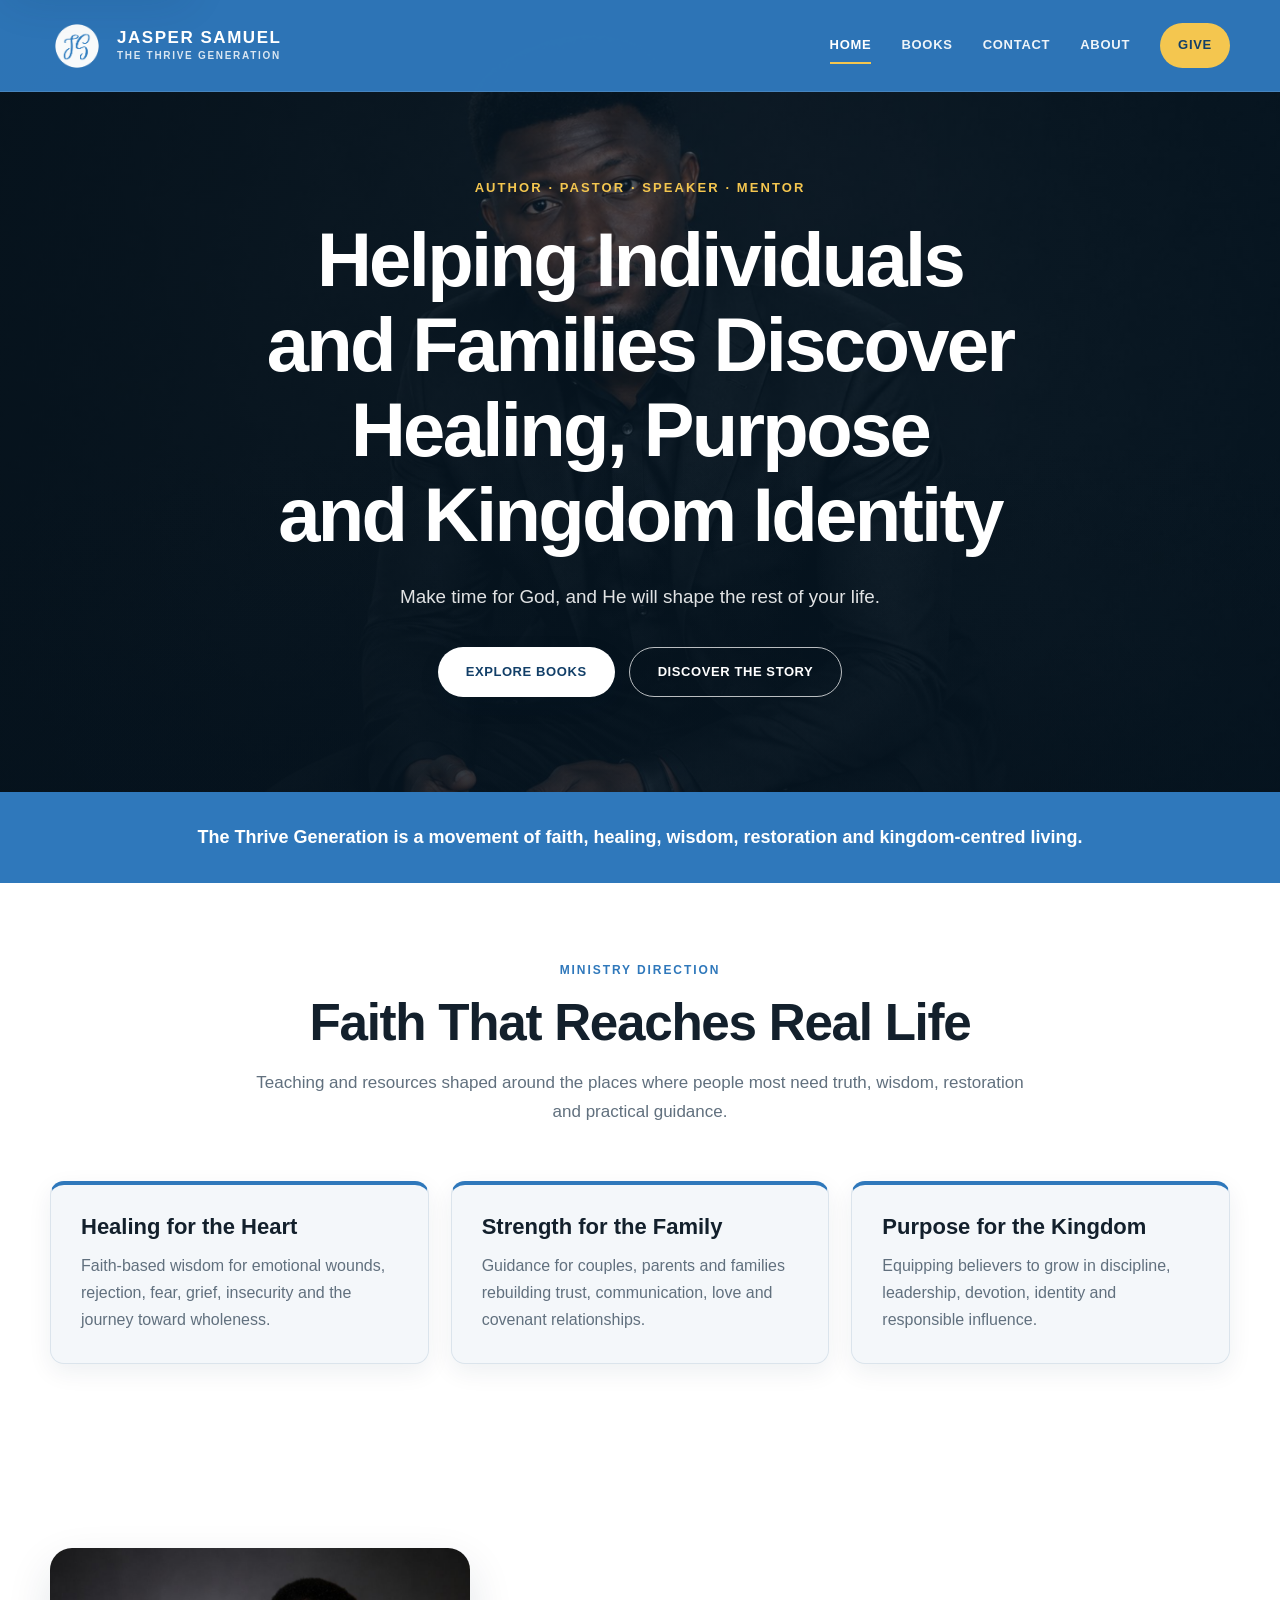
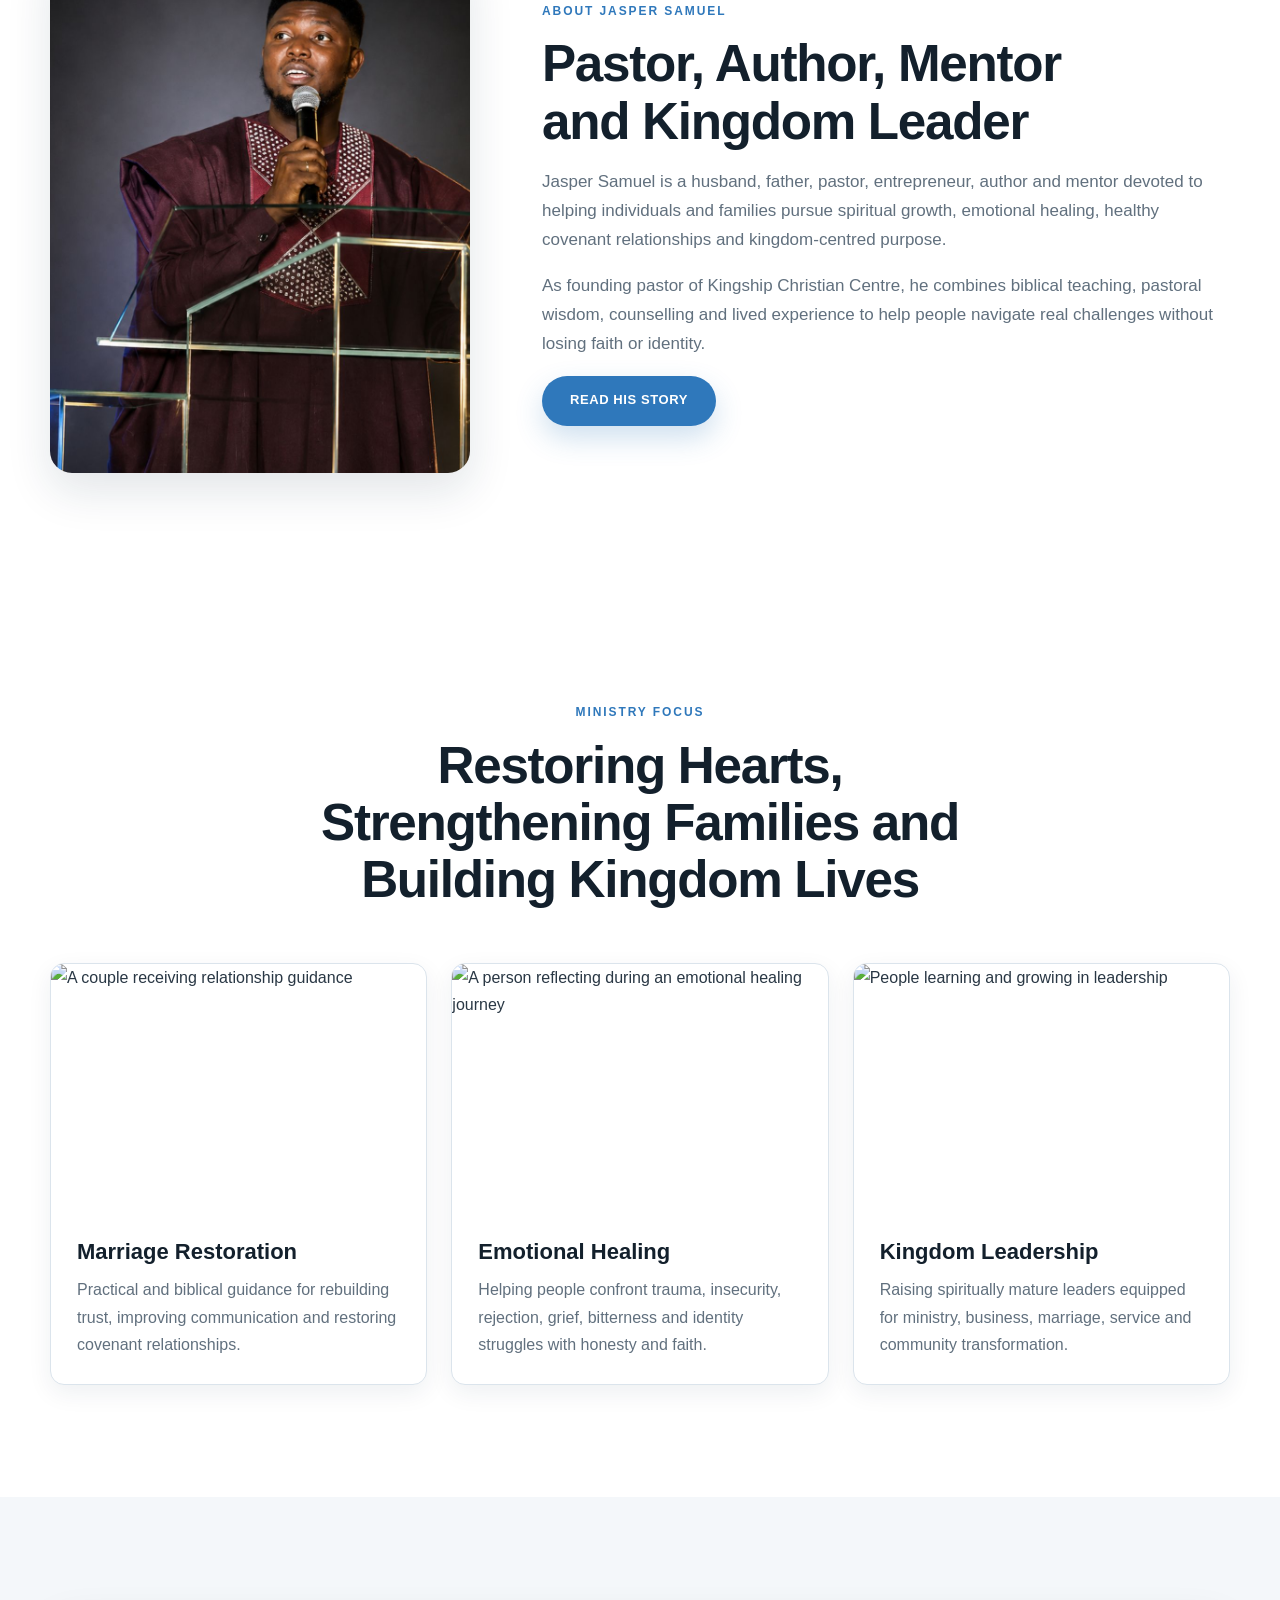
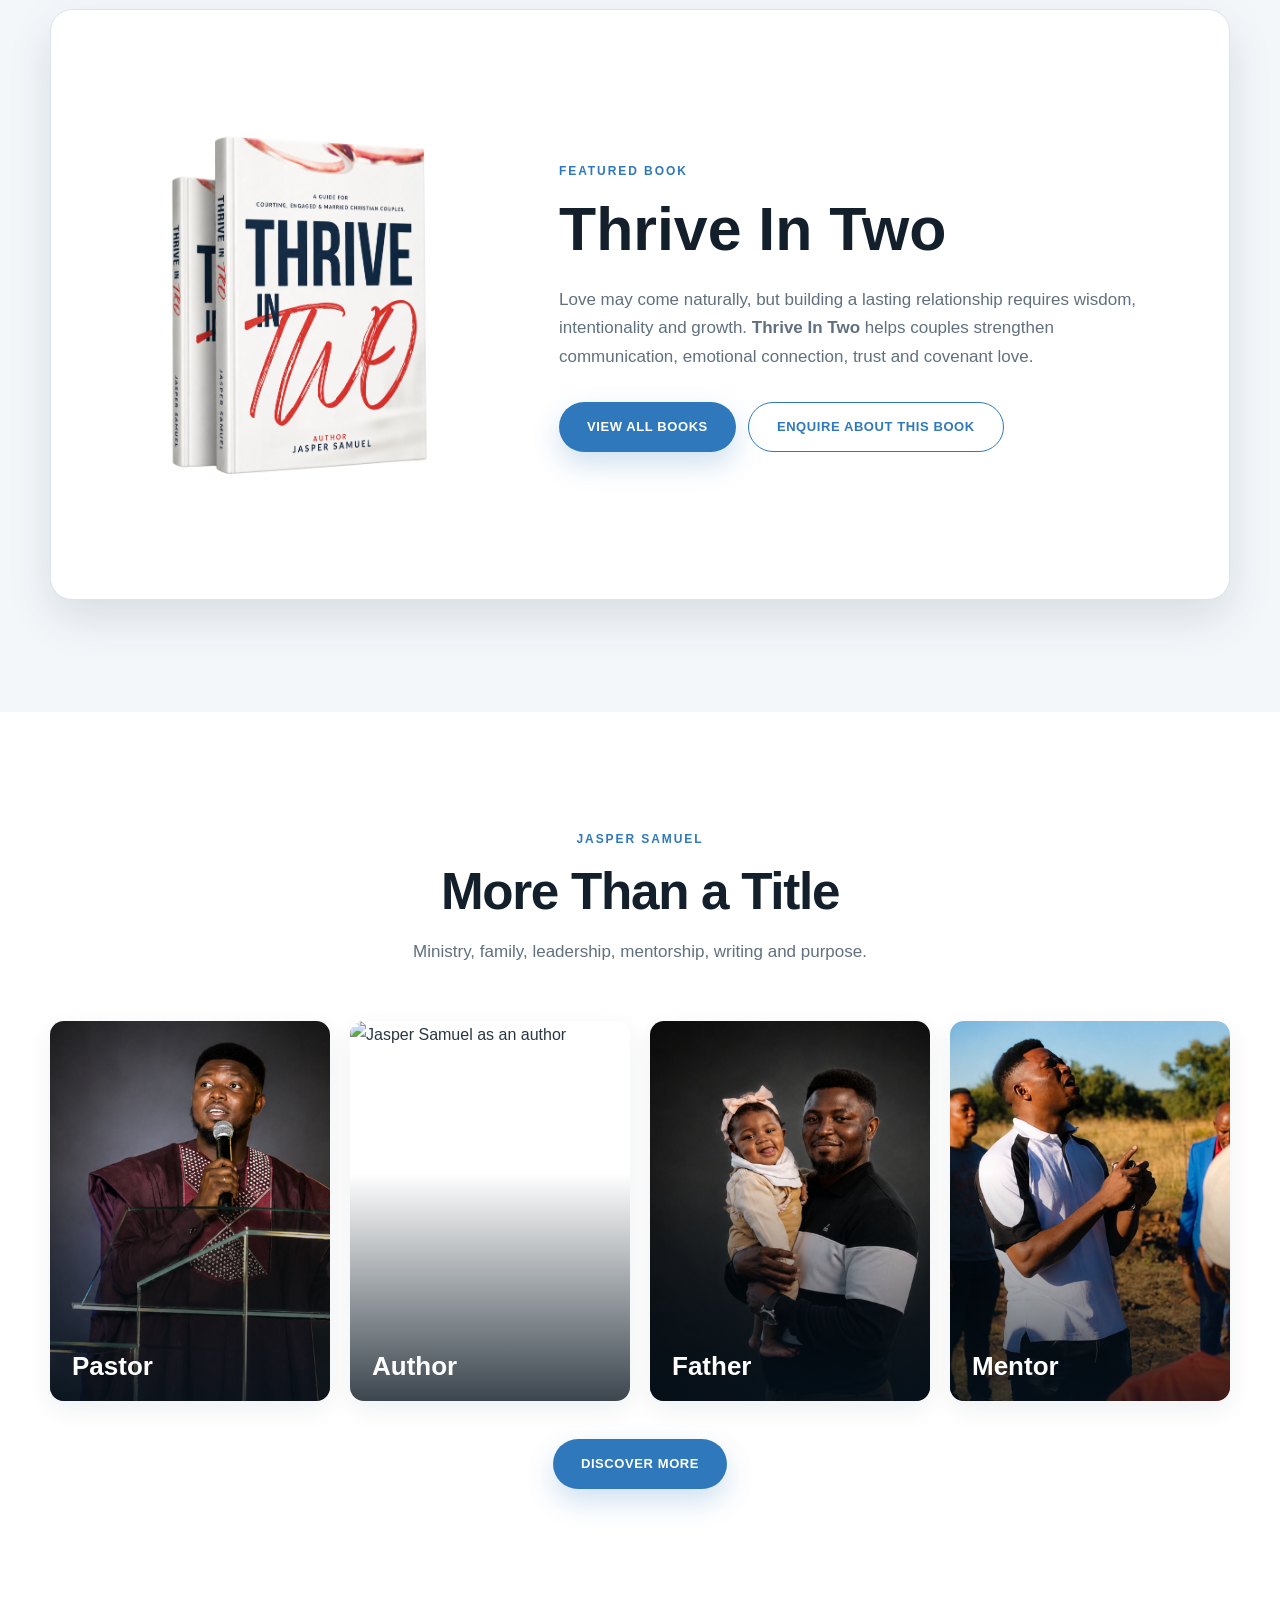
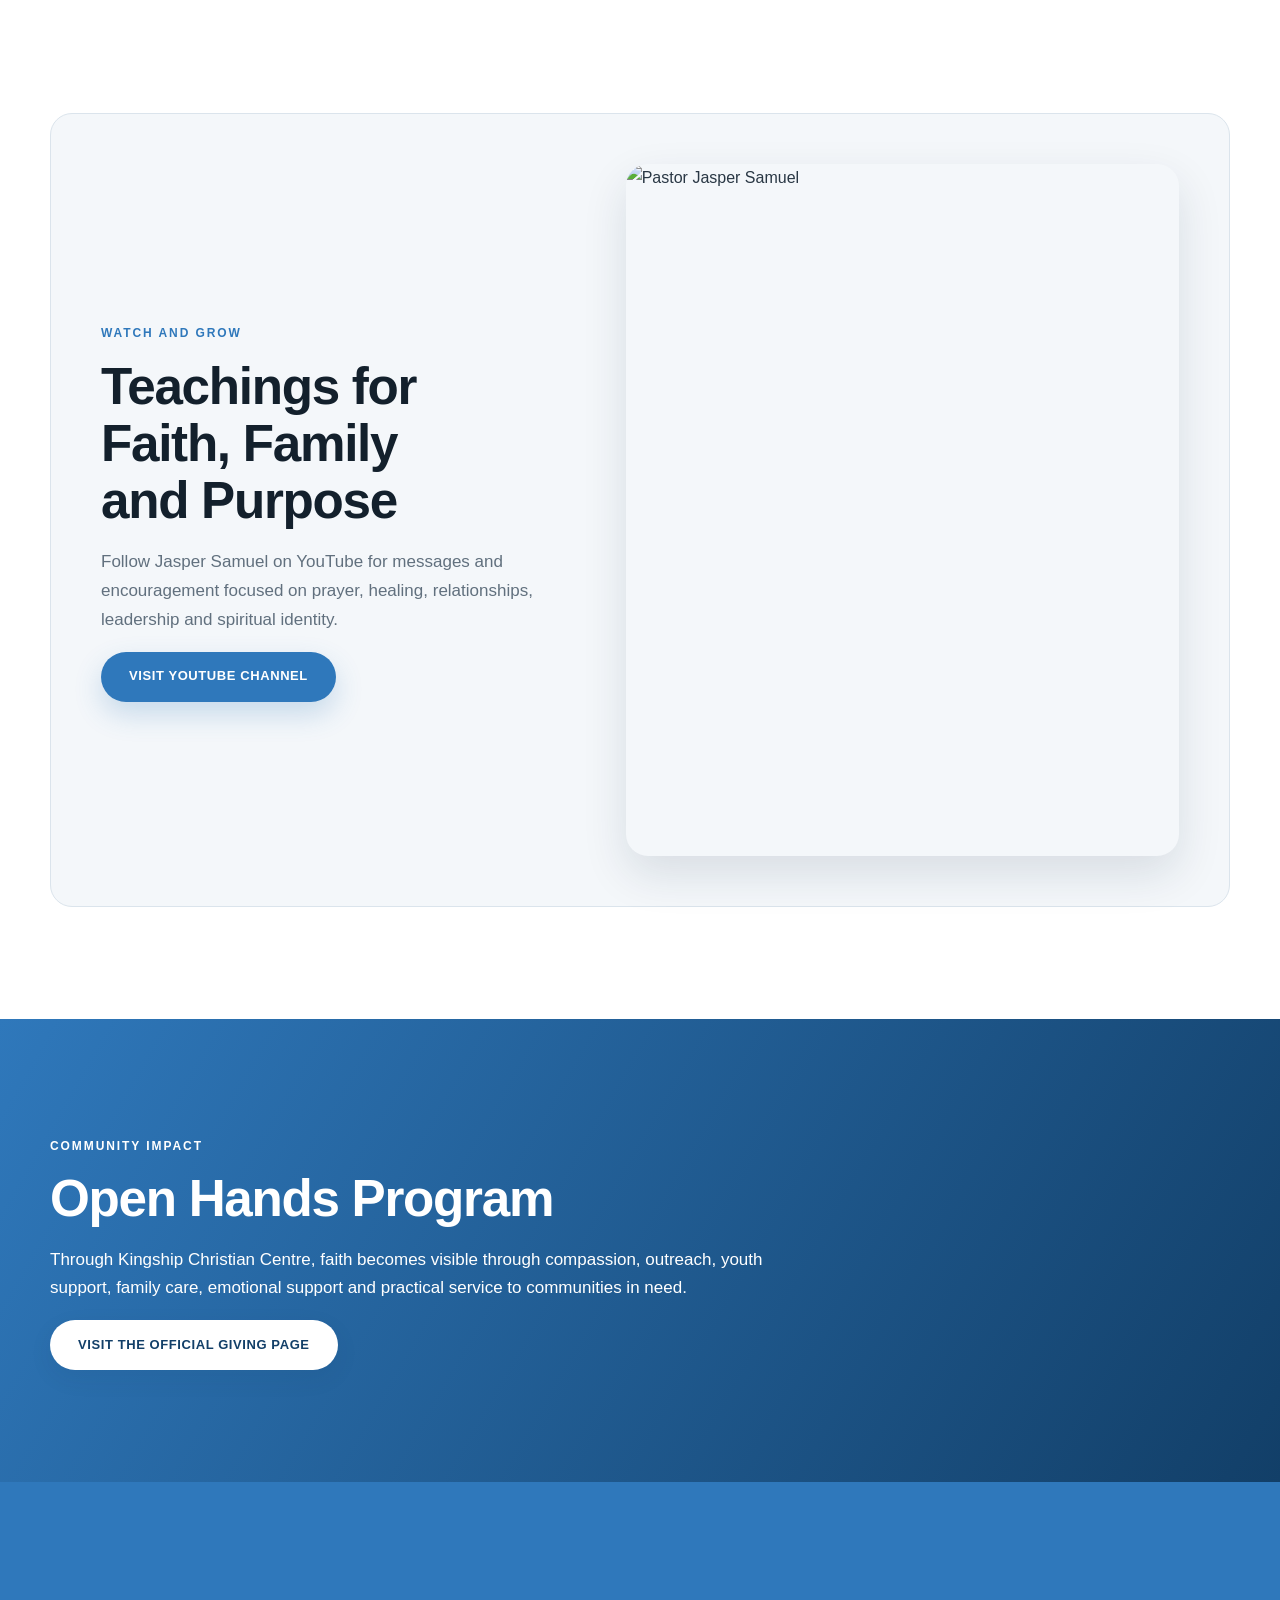
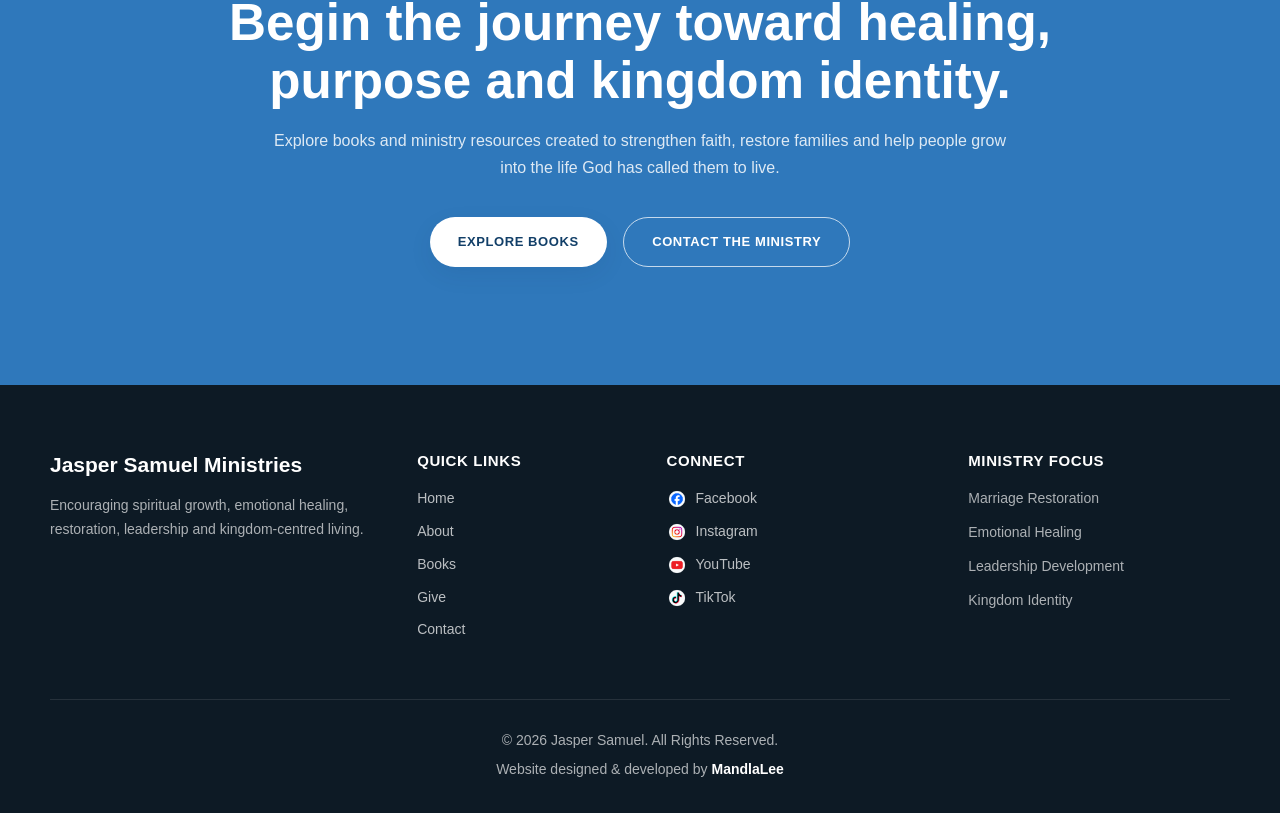
==== commit c2efbc38: "Replace unrelated author photo with church Jasper portrait" ====
--- a/index.html
+++ b/index.html
@@ -159,7 +159,7 @@
         </div>
         <div class="identity-preview-grid">
           <article class="identity-preview-card"><img src="images/pastor.jpg" alt="Jasper Samuel as a pastor" width="600" height="900" loading="lazy"><h3>Pastor</h3></article>
-          <article class="identity-preview-card"><img src="images/author.jpg" alt="Jasper Samuel as an author" width="600" height="900" loading="lazy"><h3>Author</h3></article>
+          <article class="identity-preview-card"><img src="https://kingshipcentre.co.za/images/pastor.png" alt="Jasper Samuel as an author" width="600" height="900" loading="lazy"><h3>Author</h3></article>
           <article class="identity-preview-card"><img src="images/father.jpg" alt="Jasper Samuel as a father" width="600" height="900" loading="lazy"><h3>Father</h3></article>
           <article class="identity-preview-card"><img src="images/mentor.jpg" alt="Jasper Samuel as a mentor" width="600" height="900" loading="lazy"><h3>Mentor</h3></article>
         </div>
@@ -175,7 +175,7 @@
           <p>Follow Jasper Samuel on YouTube for messages and encouragement focused on prayer, healing, relationships, leadership and spiritual identity.</p>
           <a href="https://youtube.com/@jaspersamuel" target="_blank" rel="noopener noreferrer" class="btn btn-blue">Visit YouTube Channel</a>
         </div>
-        <div class="home-about-image"><img src="images/author.jpg" alt="Jasper Samuel sharing a teaching" width="800" height="1000" loading="lazy"></div>
+        <div class="home-about-image"><img src="https://kingshipcentre.co.za/images/pastor.png" alt="Pastor Jasper Samuel" width="800" height="1000" loading="lazy"></div>
       </div>
     </section>
 
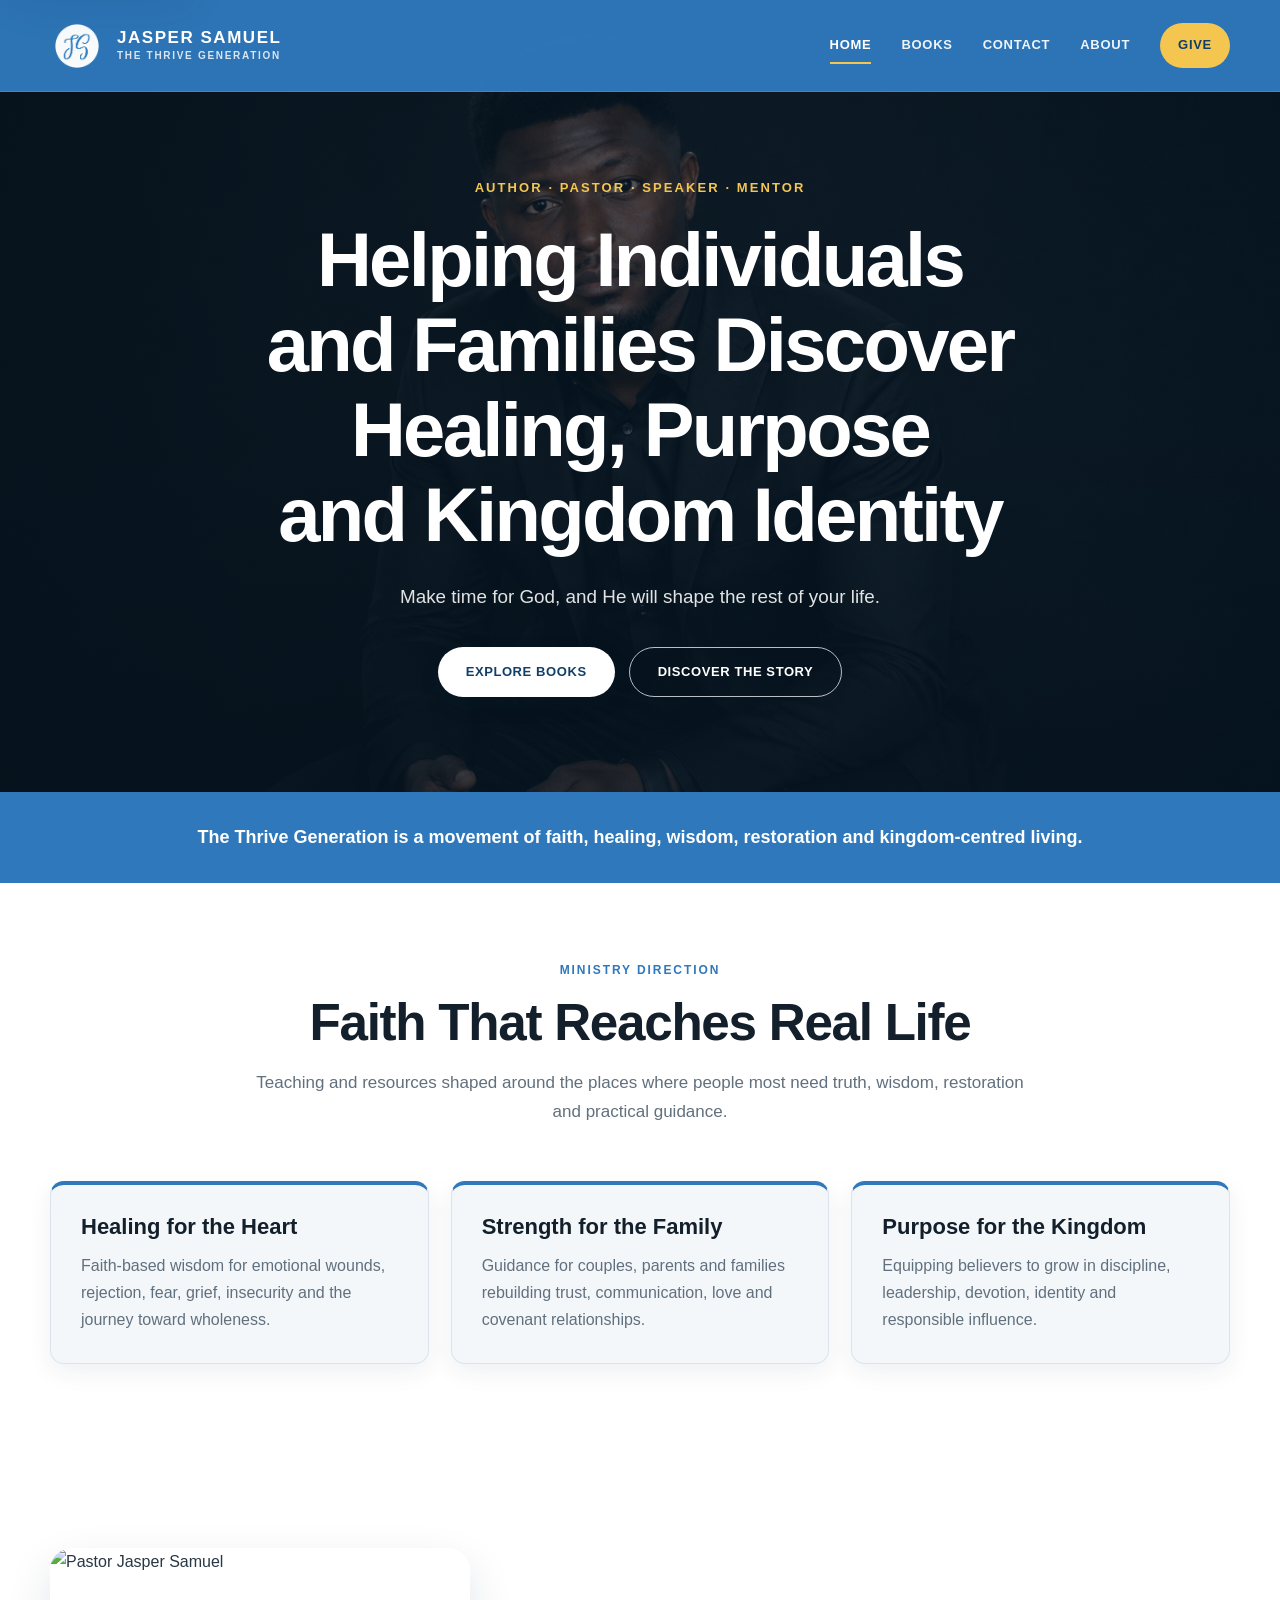
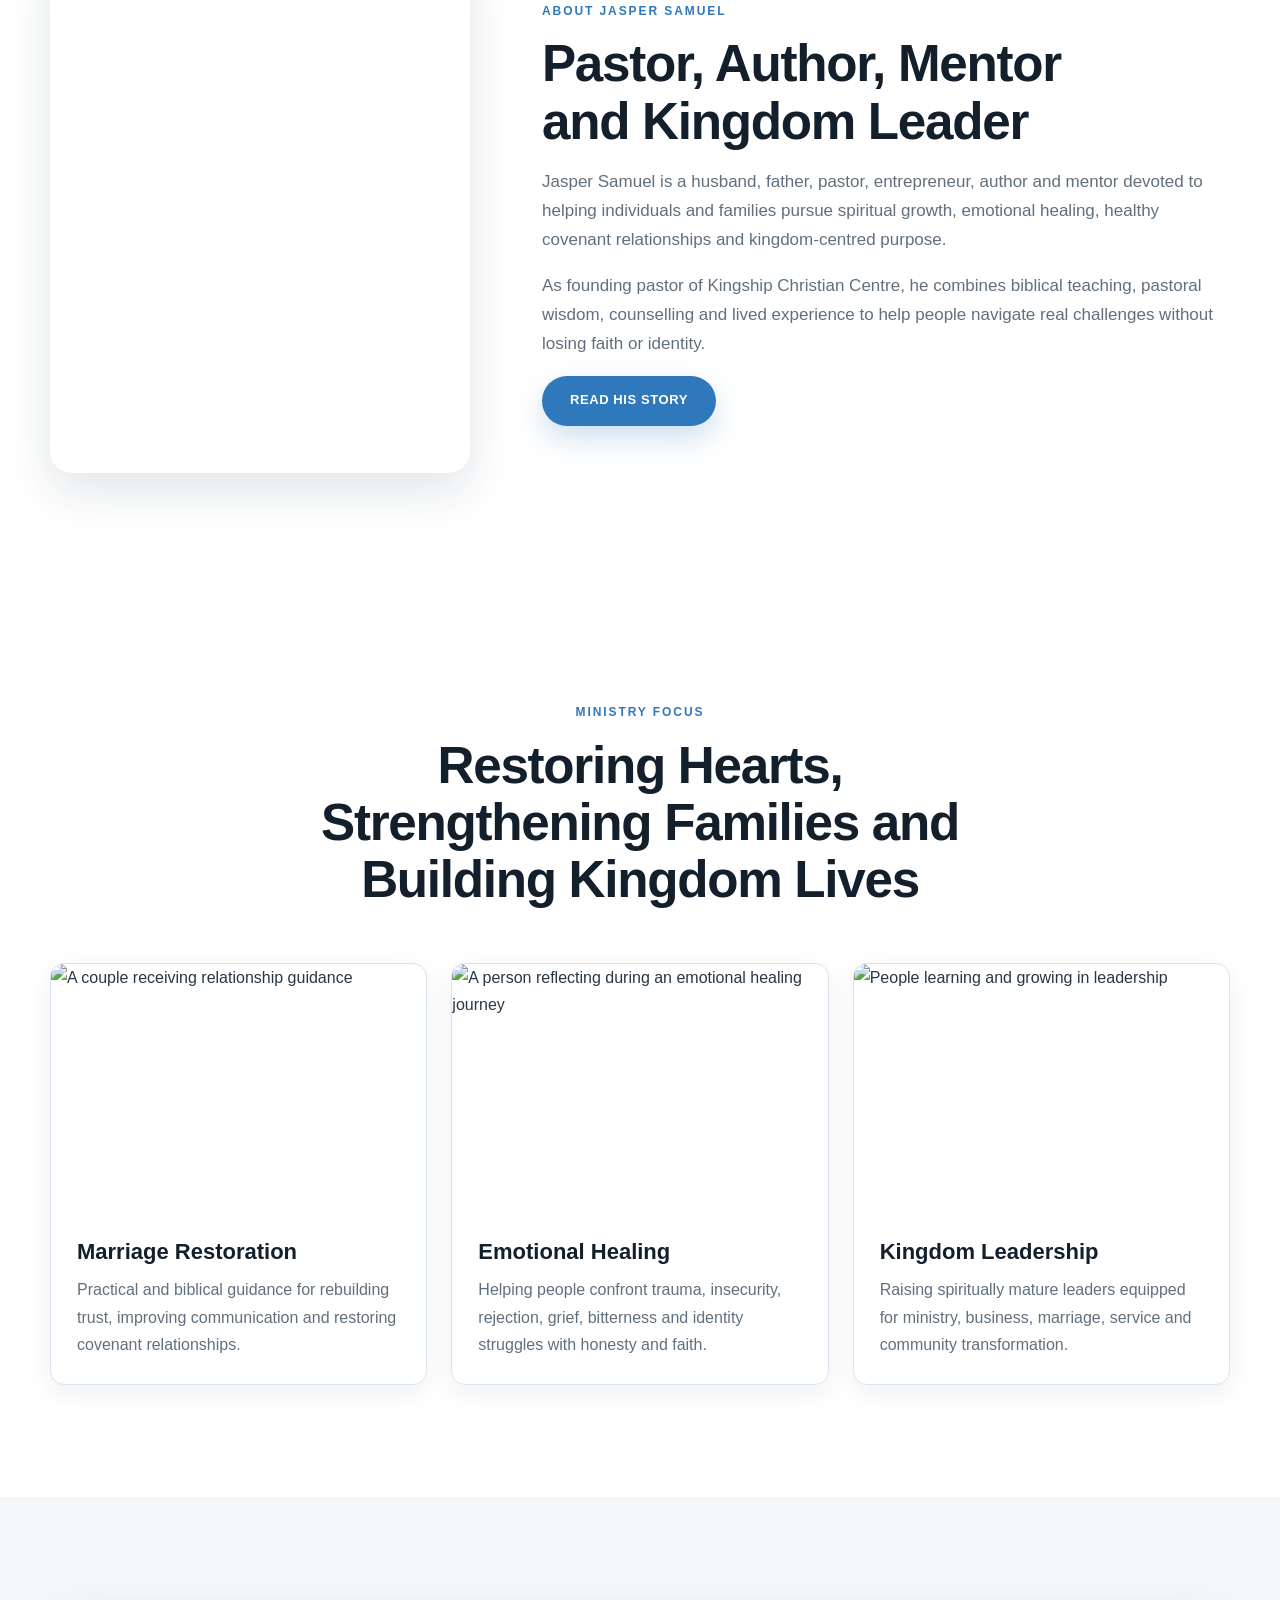
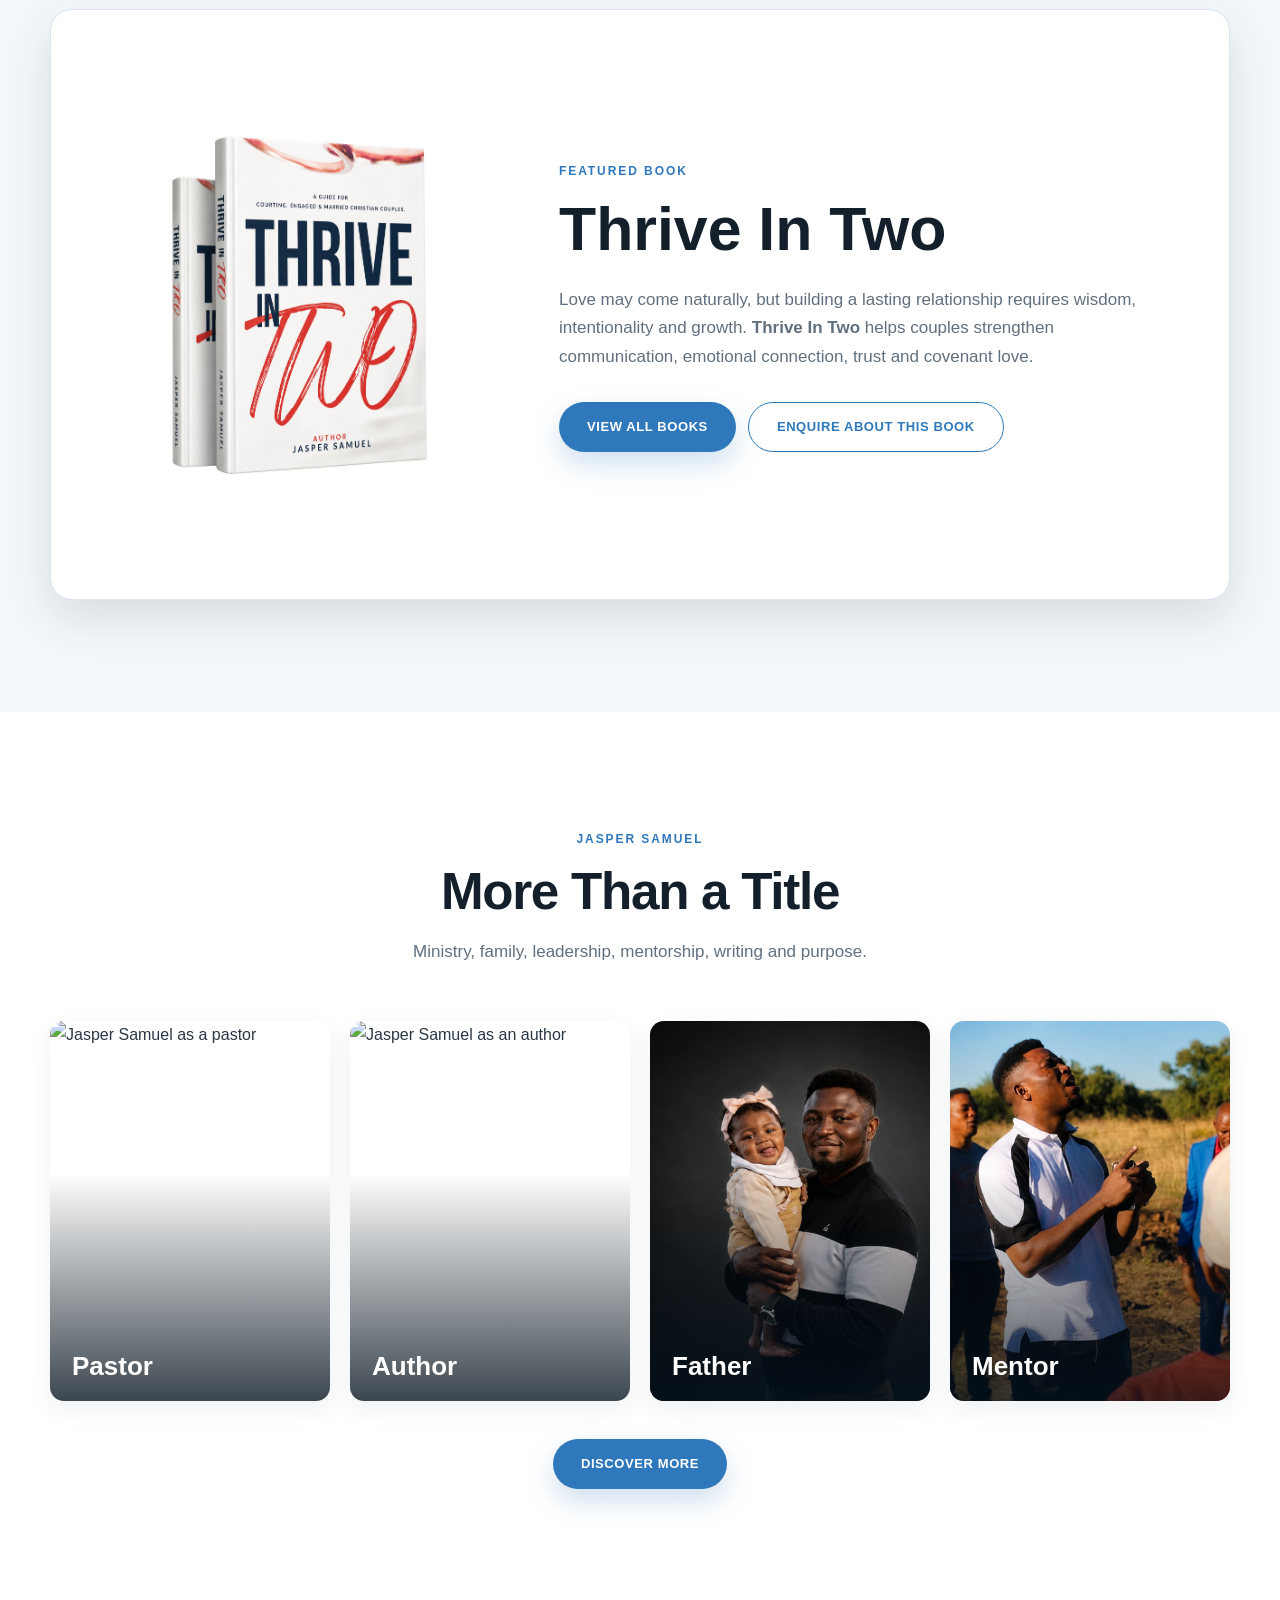
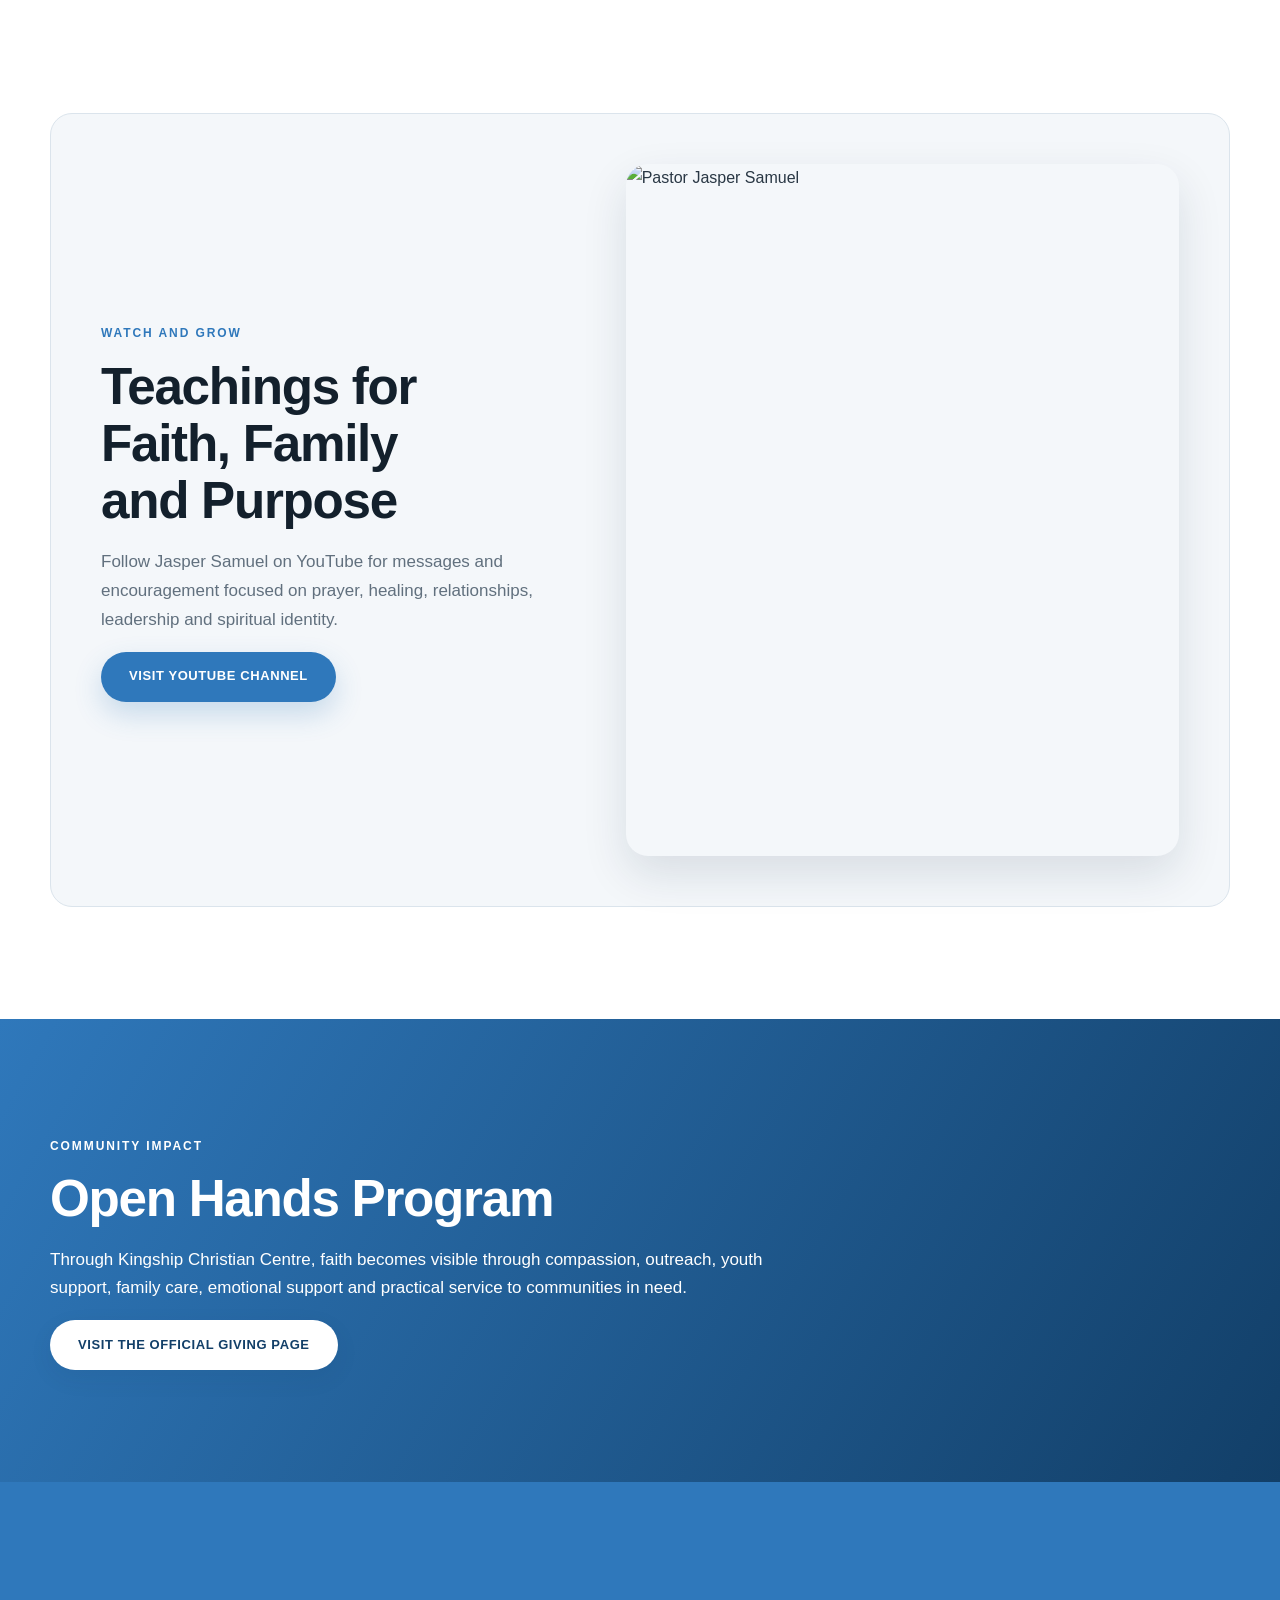
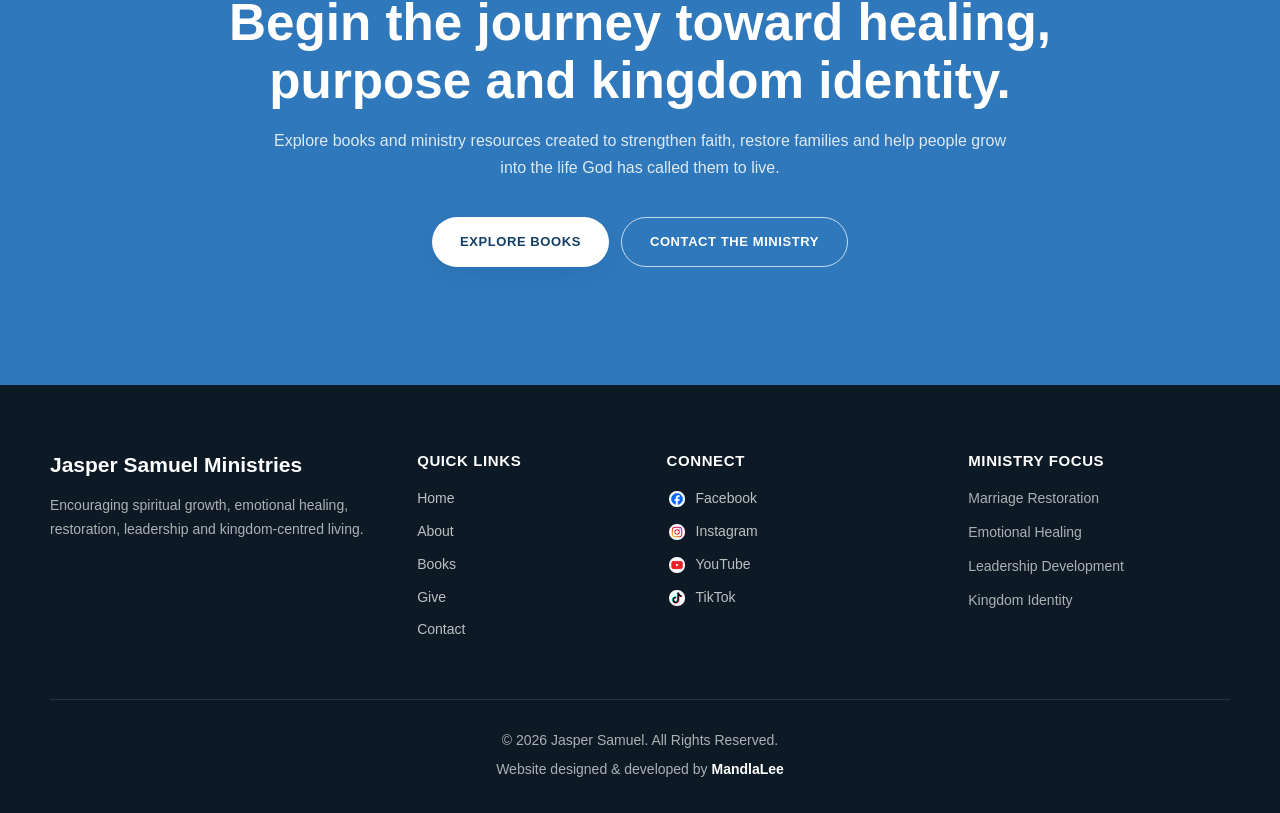
==== commit d0f2f9b5: "Replace incorrect homepage portrait with church portrait" ====
--- a/index.html
+++ b/index.html
@@ -26,20 +26,11 @@
     "@type": "Person",
     "name": "Jasper Samuel",
     "url": "https://pastor.kingshipcentre.co.za/",
-    "image": "https://pastor.kingshipcentre.co.za/images/pastor.jpg",
+    "image": "https://raw.githubusercontent.com/MandlaLee/Kingship_Official/main/images/pastor.png",
     "jobTitle": "Pastor, Author and Mentor",
     "description": "Founding pastor of Kingship Christian Centre, author and mentor focused on spiritual growth, emotional healing, family restoration and kingdom leadership.",
-    "worksFor": {
-      "@type": "Organization",
-      "name": "Kingship Christian Centre",
-      "url": "https://kingshipcentre.co.za/"
-    },
-    "sameAs": [
-      "https://facebook.com/MOTIVATORNIA",
-      "https://www.instagram.com/jaspersamuelj/",
-      "https://youtube.com/@jaspersamuel",
-      "https://tiktok.com/@jaspersamuel"
-    ]
+    "worksFor": {"@type": "Organization", "name": "Kingship Christian Centre", "url": "https://kingshipcentre.co.za/"},
+    "sameAs": ["https://facebook.com/MOTIVATORNIA", "https://www.instagram.com/jaspersamuelj/", "https://youtube.com/@jaspersamuel", "https://tiktok.com/@jaspersamuel"]
   }
   </script>
 </head>
@@ -52,114 +43,51 @@
         <div class="logo-image"><img src="images/logo.png" alt="" width="54" height="54"></div>
         <div class="logo-text"><span>JASPER SAMUEL</span><small>The Thrive Generation</small></div>
       </a>
-      <nav class="nav" aria-label="Primary navigation">
-        <a href="index.html" aria-current="page">HOME</a>
-        <a href="books.html">BOOKS</a>
-        <a href="contact.html">CONTACT</a>
-        <a href="about.html">ABOUT</a>
-        <a href="donate.html" class="donate-link">GIVE</a>
-      </nav>
+      <nav class="nav" aria-label="Primary navigation"><a href="index.html" aria-current="page">HOME</a><a href="books.html">BOOKS</a><a href="contact.html">CONTACT</a><a href="about.html">ABOUT</a><a href="donate.html" class="donate-link">GIVE</a></nav>
     </div>
   </header>
 
   <main id="main-content">
     <section class="hero hero-home" aria-labelledby="home-title">
       <div class="hero-overlay"></div>
-      <div class="container hero-content">
-        <div class="hero-text">
-          <p class="hero-small-text">Author · Pastor · Speaker · Mentor</p>
-          <h1 id="home-title">Helping Individuals and Families Discover Healing, Purpose and Kingdom Identity</h1>
-          <p class="hero-description">Make time for God, and He will shape the rest of your life.</p>
-          <div class="hero-buttons">
-            <a href="books.html" class="btn btn-light">Explore Books</a>
-            <a href="about.html" class="btn btn-outline">Discover the Story</a>
-          </div>
-        </div>
-      </div>
+      <div class="container hero-content"><div class="hero-text"><p class="hero-small-text">Author · Pastor · Speaker · Mentor</p><h1 id="home-title">Helping Individuals and Families Discover Healing, Purpose and Kingdom Identity</h1><p class="hero-description">Make time for God, and He will shape the rest of your life.</p><div class="hero-buttons"><a href="books.html" class="btn btn-light">Explore Books</a><a href="about.html" class="btn btn-outline">Discover the Story</a></div></div></div>
     </section>
 
-    <section class="home-statement" aria-label="Ministry statement">
-      <div class="container"><p>The Thrive Generation is a movement of faith, healing, wisdom, restoration and kingdom-centred living.</p></div>
-    </section>
+    <section class="home-statement" aria-label="Ministry statement"><div class="container"><p>The Thrive Generation is a movement of faith, healing, wisdom, restoration and kingdom-centred living.</p></div></section>
 
     <section class="mission-strip" aria-labelledby="mission-title">
       <div class="container">
-        <div class="section-heading">
-          <span>Ministry Direction</span>
-          <h2 id="mission-title">Faith That Reaches Real Life</h2>
-          <p>Teaching and resources shaped around the places where people most need truth, wisdom, restoration and practical guidance.</p>
-        </div>
-        <div class="mission-strip-container">
-          <article class="mission-box"><h3>Healing for the Heart</h3><p>Faith-based wisdom for emotional wounds, rejection, fear, grief, insecurity and the journey toward wholeness.</p></article>
-          <article class="mission-box"><h3>Strength for the Family</h3><p>Guidance for couples, parents and families rebuilding trust, communication, love and covenant relationships.</p></article>
-          <article class="mission-box"><h3>Purpose for the Kingdom</h3><p>Equipping believers to grow in discipline, leadership, devotion, identity and responsible influence.</p></article>
-        </div>
+        <div class="section-heading"><span>Ministry Direction</span><h2 id="mission-title">Faith That Reaches Real Life</h2><p>Teaching and resources shaped around the places where people most need truth, wisdom, restoration and practical guidance.</p></div>
+        <div class="mission-strip-container"><article class="mission-box"><h3>Healing for the Heart</h3><p>Faith-based wisdom for emotional wounds, rejection, fear, grief, insecurity and the journey toward wholeness.</p></article><article class="mission-box"><h3>Strength for the Family</h3><p>Guidance for couples, parents and families rebuilding trust, communication, love and covenant relationships.</p></article><article class="mission-box"><h3>Purpose for the Kingdom</h3><p>Equipping believers to grow in discipline, leadership, devotion, identity and responsible influence.</p></article></div>
       </div>
     </section>
 
     <section class="home-about-section" aria-labelledby="home-about-title">
       <div class="container home-about-grid">
-        <div class="home-about-image"><img src="images/pastor.jpg" alt="Pastor Jasper Samuel" width="800" height="1000" loading="lazy"></div>
-        <div class="home-about-text">
-          <span>About Jasper Samuel</span>
-          <h2 id="home-about-title">Pastor, Author, Mentor and Kingdom Leader</h2>
-          <p>Jasper Samuel is a husband, father, pastor, entrepreneur, author and mentor devoted to helping individuals and families pursue spiritual growth, emotional healing, healthy covenant relationships and kingdom-centred purpose.</p>
-          <p>As founding pastor of Kingship Christian Centre, he combines biblical teaching, pastoral wisdom, counselling and lived experience to help people navigate real challenges without losing faith or identity.</p>
-          <a href="about.html" class="btn btn-blue">Read His Story</a>
-        </div>
+        <div class="home-about-image"><img src="https://raw.githubusercontent.com/MandlaLee/Kingship_Official/main/images/pastor.png" alt="Pastor Jasper Samuel" width="800" height="1000" loading="lazy"></div>
+        <div class="home-about-text"><span>About Jasper Samuel</span><h2 id="home-about-title">Pastor, Author, Mentor and Kingdom Leader</h2><p>Jasper Samuel is a husband, father, pastor, entrepreneur, author and mentor devoted to helping individuals and families pursue spiritual growth, emotional healing, healthy covenant relationships and kingdom-centred purpose.</p><p>As founding pastor of Kingship Christian Centre, he combines biblical teaching, pastoral wisdom, counselling and lived experience to help people navigate real challenges without losing faith or identity.</p><a href="about.html" class="btn btn-blue">Read His Story</a></div>
       </div>
     </section>
 
     <section class="featured-section" aria-labelledby="focus-title">
       <div class="container">
-        <div class="section-heading">
-          <span>Ministry Focus</span>
-          <h2 id="focus-title">Restoring Hearts, Strengthening Families and Building Kingdom Lives</h2>
-        </div>
+        <div class="section-heading"><span>Ministry Focus</span><h2 id="focus-title">Restoring Hearts, Strengthening Families and Building Kingdom Lives</h2></div>
         <div class="featured-grid">
-          <article class="featured-card">
-            <img src="images/featured1.jpg" alt="A couple receiving relationship guidance" width="800" height="520" loading="lazy">
-            <div class="featured-card-content"><h3>Marriage Restoration</h3><p>Practical and biblical guidance for rebuilding trust, improving communication and restoring covenant relationships.</p></div>
-          </article>
-          <article class="featured-card">
-            <img src="images/featured2.jpg" alt="A person reflecting during an emotional healing journey" width="800" height="520" loading="lazy">
-            <div class="featured-card-content"><h3>Emotional Healing</h3><p>Helping people confront trauma, insecurity, rejection, grief, bitterness and identity struggles with honesty and faith.</p></div>
-          </article>
-          <article class="featured-card">
-            <img src="images/featured3.jpg" alt="People learning and growing in leadership" width="800" height="520" loading="lazy">
-            <div class="featured-card-content"><h3>Kingdom Leadership</h3><p>Raising spiritually mature leaders equipped for ministry, business, marriage, service and community transformation.</p></div>
-          </article>
+          <article class="featured-card"><img src="images/featured1.jpg" alt="A couple receiving relationship guidance" width="800" height="520" loading="lazy"><div class="featured-card-content"><h3>Marriage Restoration</h3><p>Practical and biblical guidance for rebuilding trust, improving communication and restoring covenant relationships.</p></div></article>
+          <article class="featured-card"><img src="images/featured2.jpg" alt="A person reflecting during an emotional healing journey" width="800" height="520" loading="lazy"><div class="featured-card-content"><h3>Emotional Healing</h3><p>Helping people confront trauma, insecurity, rejection, grief, bitterness and identity struggles with honesty and faith.</p></div></article>
+          <article class="featured-card"><img src="images/featured3.jpg" alt="People learning and growing in leadership" width="800" height="520" loading="lazy"><div class="featured-card-content"><h3>Kingdom Leadership</h3><p>Raising spiritually mature leaders equipped for ministry, business, marriage, service and community transformation.</p></div></article>
         </div>
       </div>
     </section>
 
-    <section class="book-section" aria-labelledby="featured-book-title">
-      <div class="container">
-        <div class="featured-book-card">
-          <div class="book-image"><img src="books/thrive-in-two.jpg" alt="Thrive In Two book cover by Jasper Samuel" width="500" height="750" loading="lazy"></div>
-          <div class="book-text">
-            <span class="section-label">Featured Book</span>
-            <h2 id="featured-book-title">Thrive In Two</h2>
-            <p>Love may come naturally, but building a lasting relationship requires wisdom, intentionality and growth. <strong>Thrive In Two</strong> helps couples strengthen communication, emotional connection, trust and covenant love.</p>
-            <div class="book-buttons">
-              <a href="books.html" class="btn btn-blue">View All Books</a>
-              <a href="contact.html?subject=Book%20Inquiry&amp;book=Thrive%20In%20Two" class="btn btn-outline-blue">Enquire About This Book</a>
-            </div>
-          </div>
-        </div>
-      </div>
-    </section>
+    <section class="book-section" aria-labelledby="featured-book-title"><div class="container"><div class="featured-book-card"><div class="book-image"><img src="books/thrive-in-two.jpg" alt="Thrive In Two book cover by Jasper Samuel" width="500" height="750" loading="lazy"></div><div class="book-text"><span class="section-label">Featured Book</span><h2 id="featured-book-title">Thrive In Two</h2><p>Love may come naturally, but building a lasting relationship requires wisdom, intentionality and growth. <strong>Thrive In Two</strong> helps couples strengthen communication, emotional connection, trust and covenant love.</p><div class="book-buttons"><a href="books.html" class="btn btn-blue">View All Books</a><a href="contact.html?subject=Book%20Inquiry&amp;book=Thrive%20In%20Two" class="btn btn-outline-blue">Enquire About This Book</a></div></div></div></div></section>
 
     <section class="identity-preview-section" aria-labelledby="identity-preview-title">
       <div class="container">
-        <div class="section-heading">
-          <span>Jasper Samuel</span>
-          <h2 id="identity-preview-title">More Than a Title</h2>
-          <p>Ministry, family, leadership, mentorship, writing and purpose.</p>
-        </div>
+        <div class="section-heading"><span>Jasper Samuel</span><h2 id="identity-preview-title">More Than a Title</h2><p>Ministry, family, leadership, mentorship, writing and purpose.</p></div>
         <div class="identity-preview-grid">
-          <article class="identity-preview-card"><img src="images/pastor.jpg" alt="Jasper Samuel as a pastor" width="600" height="900" loading="lazy"><h3>Pastor</h3></article>
-          <article class="identity-preview-card"><img src="https://kingshipcentre.co.za/images/pastor.png" alt="Jasper Samuel as an author" width="600" height="900" loading="lazy"><h3>Author</h3></article>
+          <article class="identity-preview-card"><img src="https://raw.githubusercontent.com/MandlaLee/Kingship_Official/main/images/pastor.png" alt="Jasper Samuel as a pastor" width="600" height="900" loading="lazy"><h3>Pastor</h3></article>
+          <article class="identity-preview-card"><img src="https://raw.githubusercontent.com/MandlaLee/Kingship_Official/main/images/pastor.png" alt="Jasper Samuel as an author" width="600" height="900" loading="lazy"><h3>Author</h3></article>
           <article class="identity-preview-card"><img src="images/father.jpg" alt="Jasper Samuel as a father" width="600" height="900" loading="lazy"><h3>Father</h3></article>
           <article class="identity-preview-card"><img src="images/mentor.jpg" alt="Jasper Samuel as a mentor" width="600" height="900" loading="lazy"><h3>Mentor</h3></article>
         </div>
@@ -167,54 +95,22 @@
       </div>
     </section>
 
-    <section class="latest-message-section" aria-labelledby="watch-title">
-      <div class="container latest-message-card">
-        <div class="latest-message-text">
-          <span>Watch and Grow</span>
-          <h2 id="watch-title">Teachings for Faith, Family and Purpose</h2>
-          <p>Follow Jasper Samuel on YouTube for messages and encouragement focused on prayer, healing, relationships, leadership and spiritual identity.</p>
-          <a href="https://youtube.com/@jaspersamuel" target="_blank" rel="noopener noreferrer" class="btn btn-blue">Visit YouTube Channel</a>
-        </div>
-        <div class="home-about-image"><img src="https://kingshipcentre.co.za/images/pastor.png" alt="Pastor Jasper Samuel" width="800" height="1000" loading="lazy"></div>
-      </div>
-    </section>
+    <section class="latest-message-section" aria-labelledby="watch-title"><div class="container latest-message-card"><div class="latest-message-text"><span>Watch and Grow</span><h2 id="watch-title">Teachings for Faith, Family and Purpose</h2><p>Follow Jasper Samuel on YouTube for messages and encouragement focused on prayer, healing, relationships, leadership and spiritual identity.</p><a href="https://youtube.com/@jaspersamuel" target="_blank" rel="noopener noreferrer" class="btn btn-blue">Visit YouTube Channel</a></div><div class="home-about-image"><img src="https://raw.githubusercontent.com/MandlaLee/Kingship_Official/main/images/pastor.png" alt="Pastor Jasper Samuel" width="800" height="1000" loading="lazy"></div></div></section>
 
-    <section class="open-hands-preview" aria-labelledby="open-hands-title">
-      <div class="container open-hands-preview-card">
-        <div class="open-hands-preview-text">
-          <span>Community Impact</span>
-          <h2 id="open-hands-title">Open Hands Program</h2>
-          <p>Through Kingship Christian Centre, faith becomes visible through compassion, outreach, youth support, family care, emotional support and practical service to communities in need.</p>
-          <a href="https://kingshipcentre.co.za/give.html" class="btn btn-light">Visit the Official Giving Page</a>
-        </div>
-      </div>
-    </section>
+    <section class="open-hands-preview" aria-labelledby="open-hands-title"><div class="container open-hands-preview-card"><div class="open-hands-preview-text"><span>Community Impact</span><h2 id="open-hands-title">Open Hands Program</h2><p>Through Kingship Christian Centre, faith becomes visible through compassion, outreach, youth support, family care, emotional support and practical service to communities in need.</p><a href="https://kingshipcentre.co.za/give.html" class="btn btn-light">Visit the Official Giving Page</a></div></div></section>
 
-    <section class="cta-section">
-      <div class="container">
-        <h2>Begin the journey toward healing, purpose and kingdom identity.</h2>
-        <p>Explore books and ministry resources created to strengthen faith, restore families and help people grow into the life God has called them to live.</p>
-        <a href="books.html" class="btn btn-light">Explore Books</a>
-        <a href="contact.html" class="btn btn-outline">Contact the Ministry</a>
-      </div>
-    </section>
+    <section class="cta-section"><div class="container"><h2>Begin the journey toward healing, purpose and kingdom identity.</h2><p>Explore books and ministry resources created to strengthen faith, restore families and help people grow into the life God has called them to live.</p><a href="books.html" class="btn btn-light">Explore Books</a><a href="contact.html" class="btn btn-outline">Contact the Ministry</a></div></section>
   </main>
 
   <footer class="footer">
     <div class="container footer-container">
       <div class="footer-column"><h3>Jasper Samuel Ministries</h3><p>Encouraging spiritual growth, emotional healing, restoration, leadership and kingdom-centred living.</p></div>
       <div class="footer-column"><h4>Quick Links</h4><a href="index.html">Home</a><a href="about.html">About</a><a href="books.html">Books</a><a href="donate.html">Give</a><a href="contact.html">Contact</a></div>
-      <div class="footer-column"><h4>Connect</h4><div class="social-links">
-        <a href="https://facebook.com/MOTIVATORNIA" target="_blank" rel="noopener noreferrer"><img src="images/facebook.png" alt="" width="20" height="20">Facebook</a>
-        <a href="https://www.instagram.com/jaspersamuelj/" target="_blank" rel="noopener noreferrer"><img src="images/instagram.png" alt="" width="20" height="20">Instagram</a>
-        <a href="https://youtube.com/@jaspersamuel" target="_blank" rel="noopener noreferrer"><img src="images/youtube.png" alt="" width="20" height="20">YouTube</a>
-        <a href="https://tiktok.com/@jaspersamuel" target="_blank" rel="noopener noreferrer"><img src="images/tiktok.png" alt="" width="20" height="20">TikTok</a>
-      </div></div>
+      <div class="footer-column"><h4>Connect</h4><div class="social-links"><a href="https://facebook.com/MOTIVATORNIA" target="_blank" rel="noopener noreferrer"><img src="images/facebook.png" alt="" width="20" height="20">Facebook</a><a href="https://www.instagram.com/jaspersamuelj/" target="_blank" rel="noopener noreferrer"><img src="images/instagram.png" alt="" width="20" height="20">Instagram</a><a href="https://youtube.com/@jaspersamuel" target="_blank" rel="noopener noreferrer"><img src="images/youtube.png" alt="" width="20" height="20">YouTube</a><a href="https://tiktok.com/@jaspersamuel" target="_blank" rel="noopener noreferrer"><img src="images/tiktok.png" alt="" width="20" height="20">TikTok</a></div></div>
       <div class="footer-column"><h4>Ministry Focus</h4><p>Marriage Restoration</p><p>Emotional Healing</p><p>Leadership Development</p><p>Kingdom Identity</p></div>
     </div>
     <div class="container footer-bottom"><p>© <span data-current-year>2026</span> Jasper Samuel. All Rights Reserved.</p><p class="made-by">Website designed &amp; developed by <a href="https://mandlalee.co.za" target="_blank" rel="noopener noreferrer">MandlaLee</a></p></div>
   </footer>
-
   <script src="js/script.js" defer></script>
 </body>
 </html>
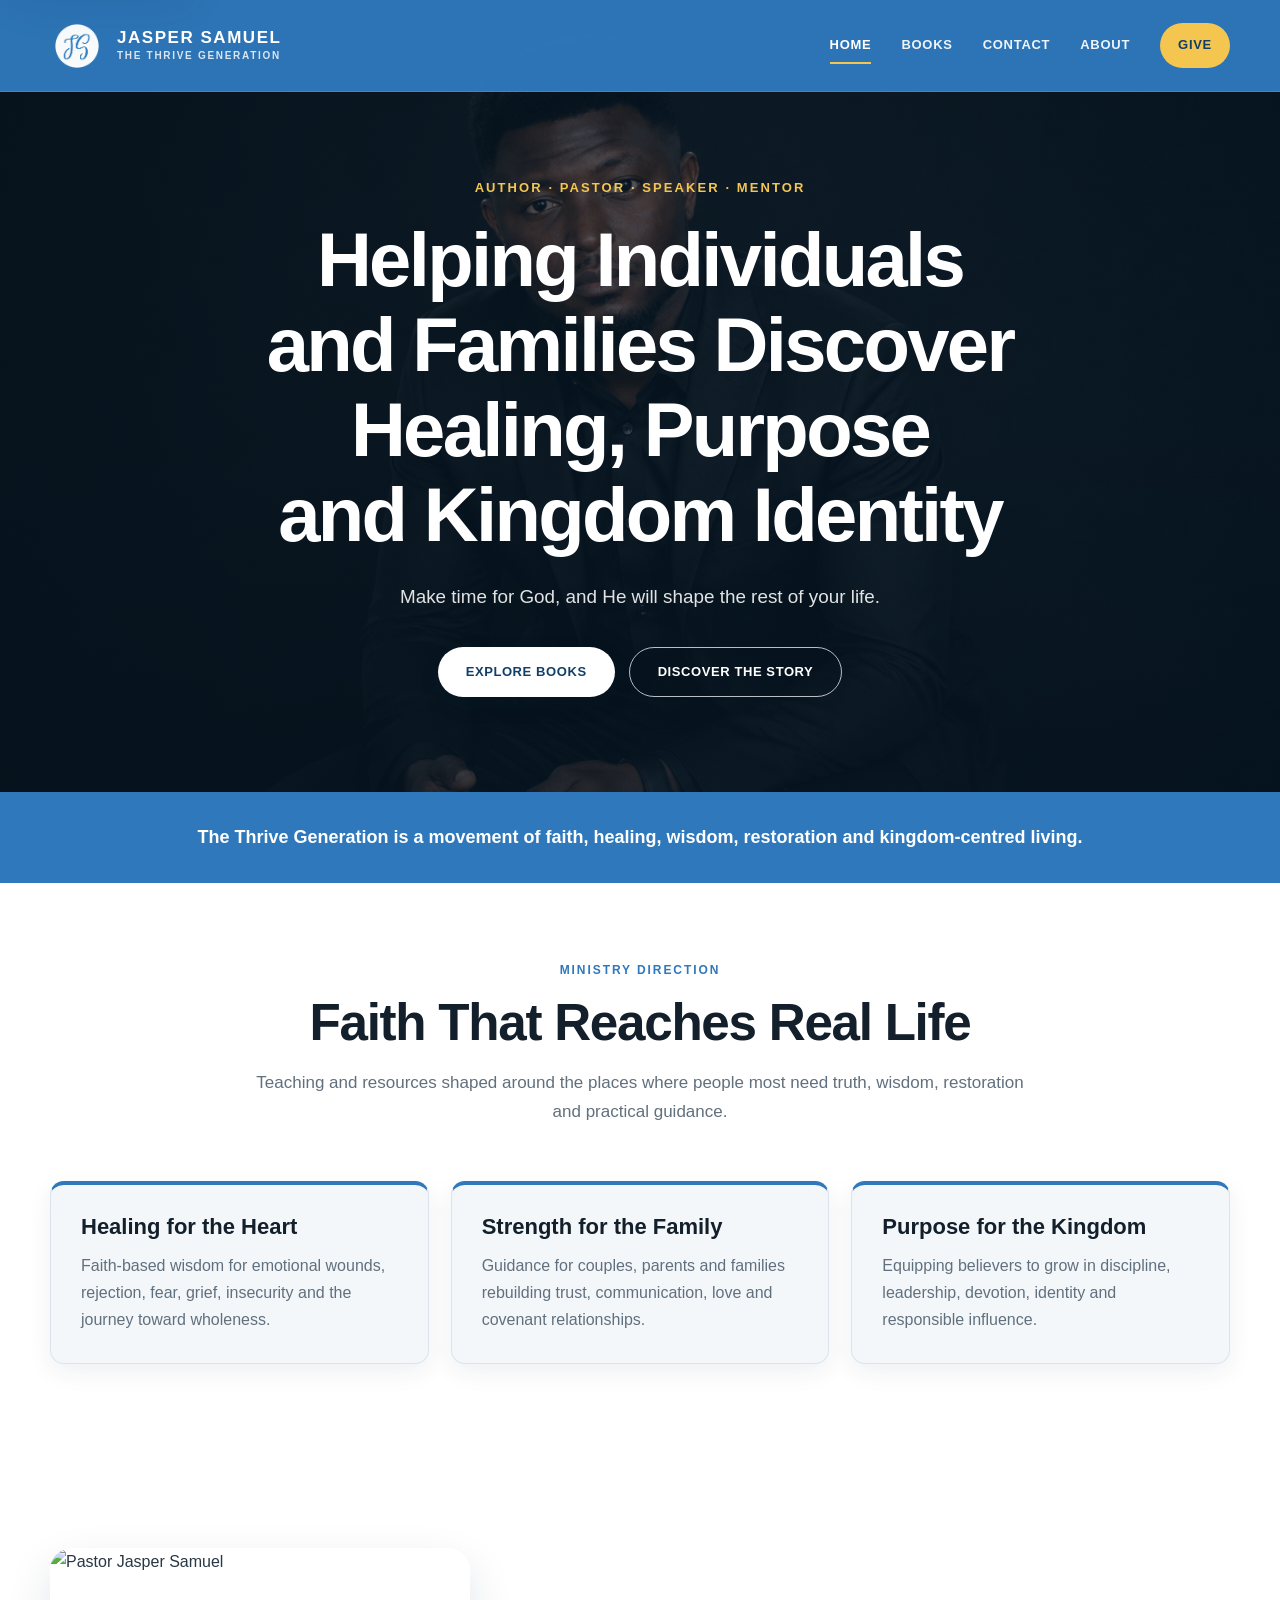
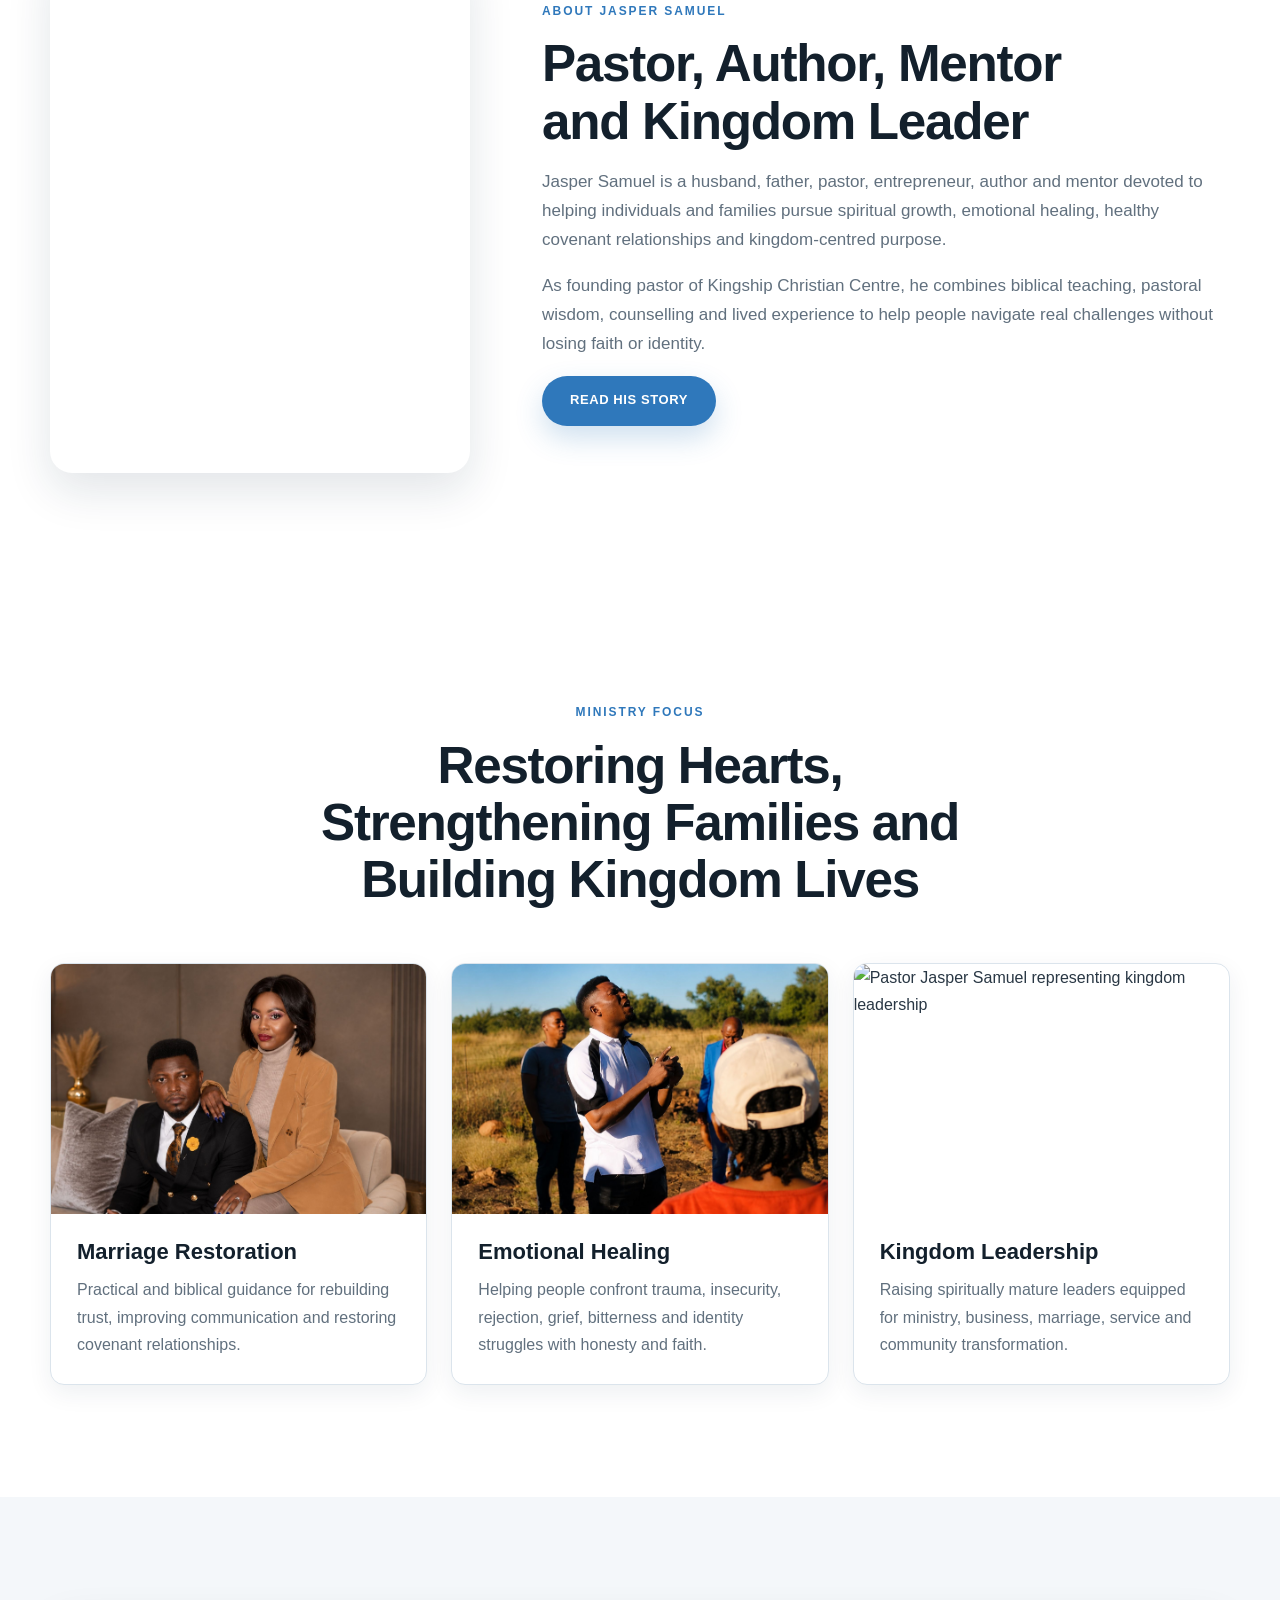
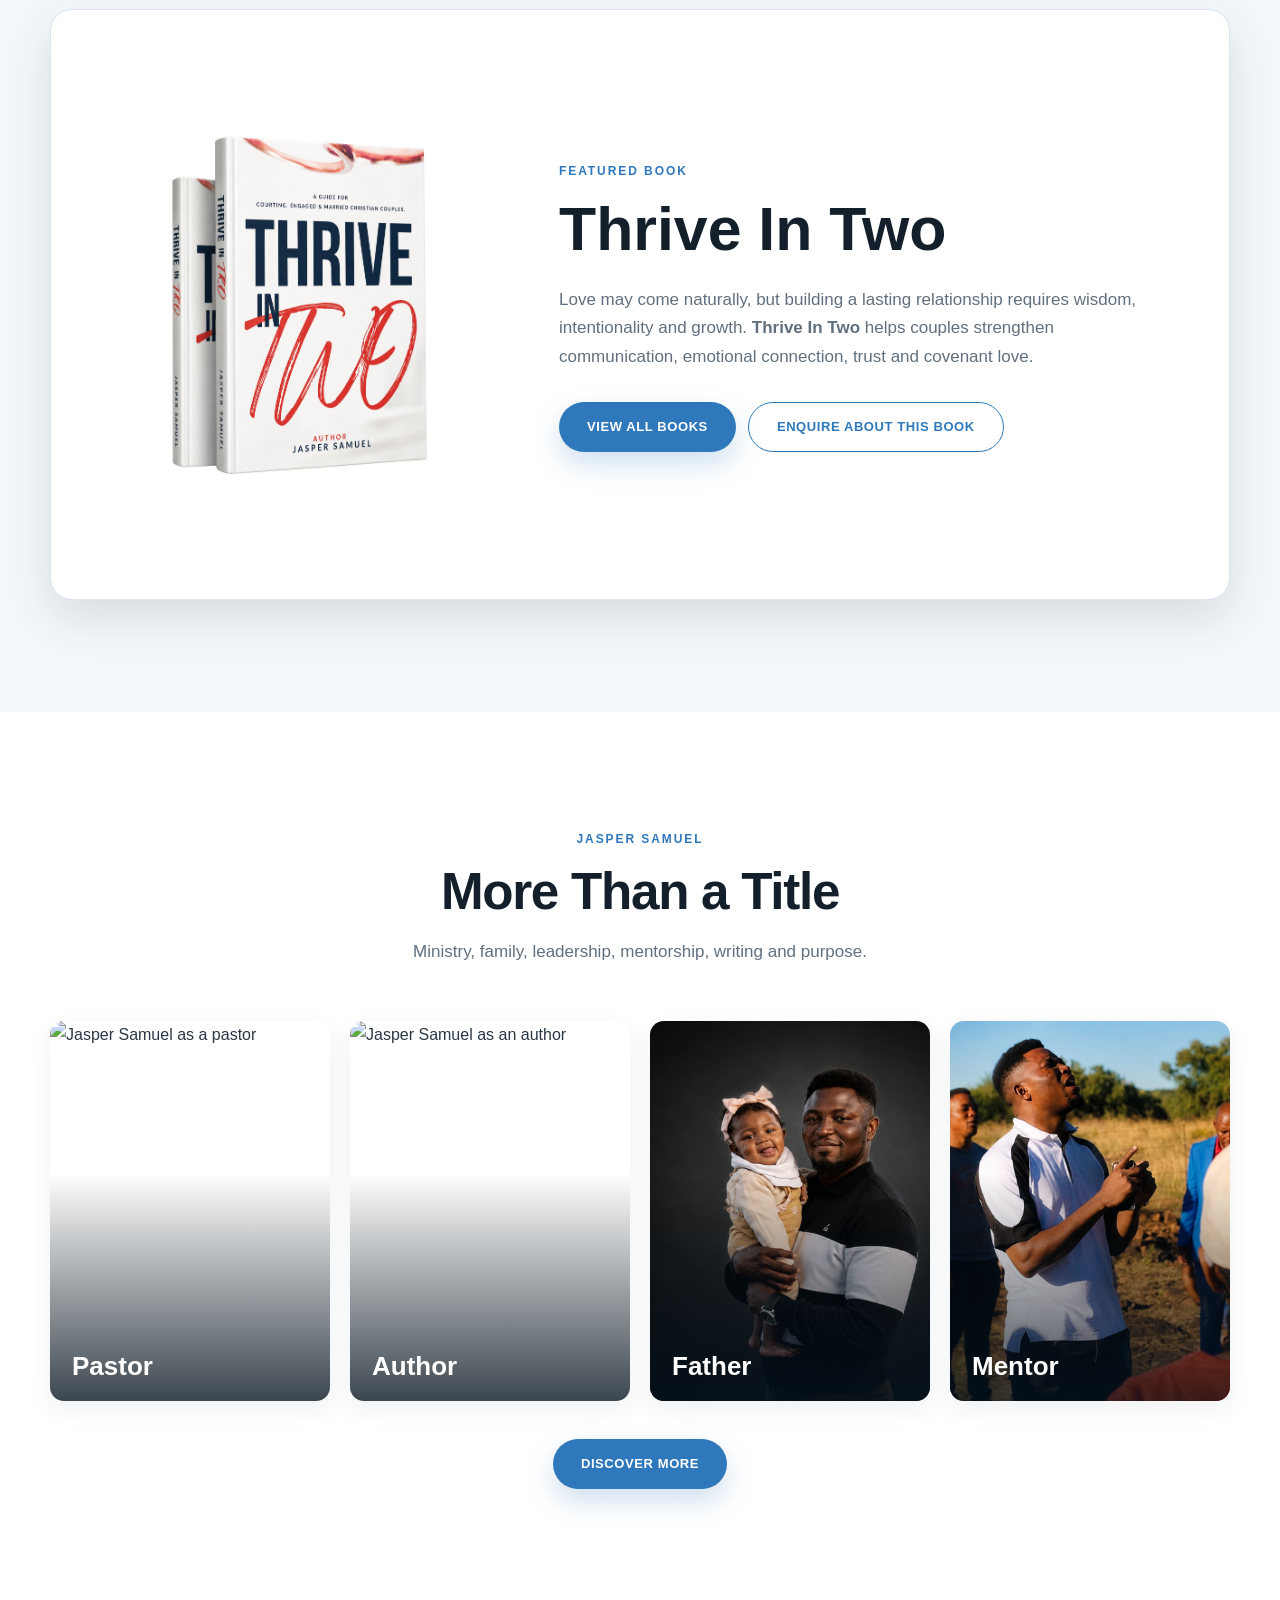
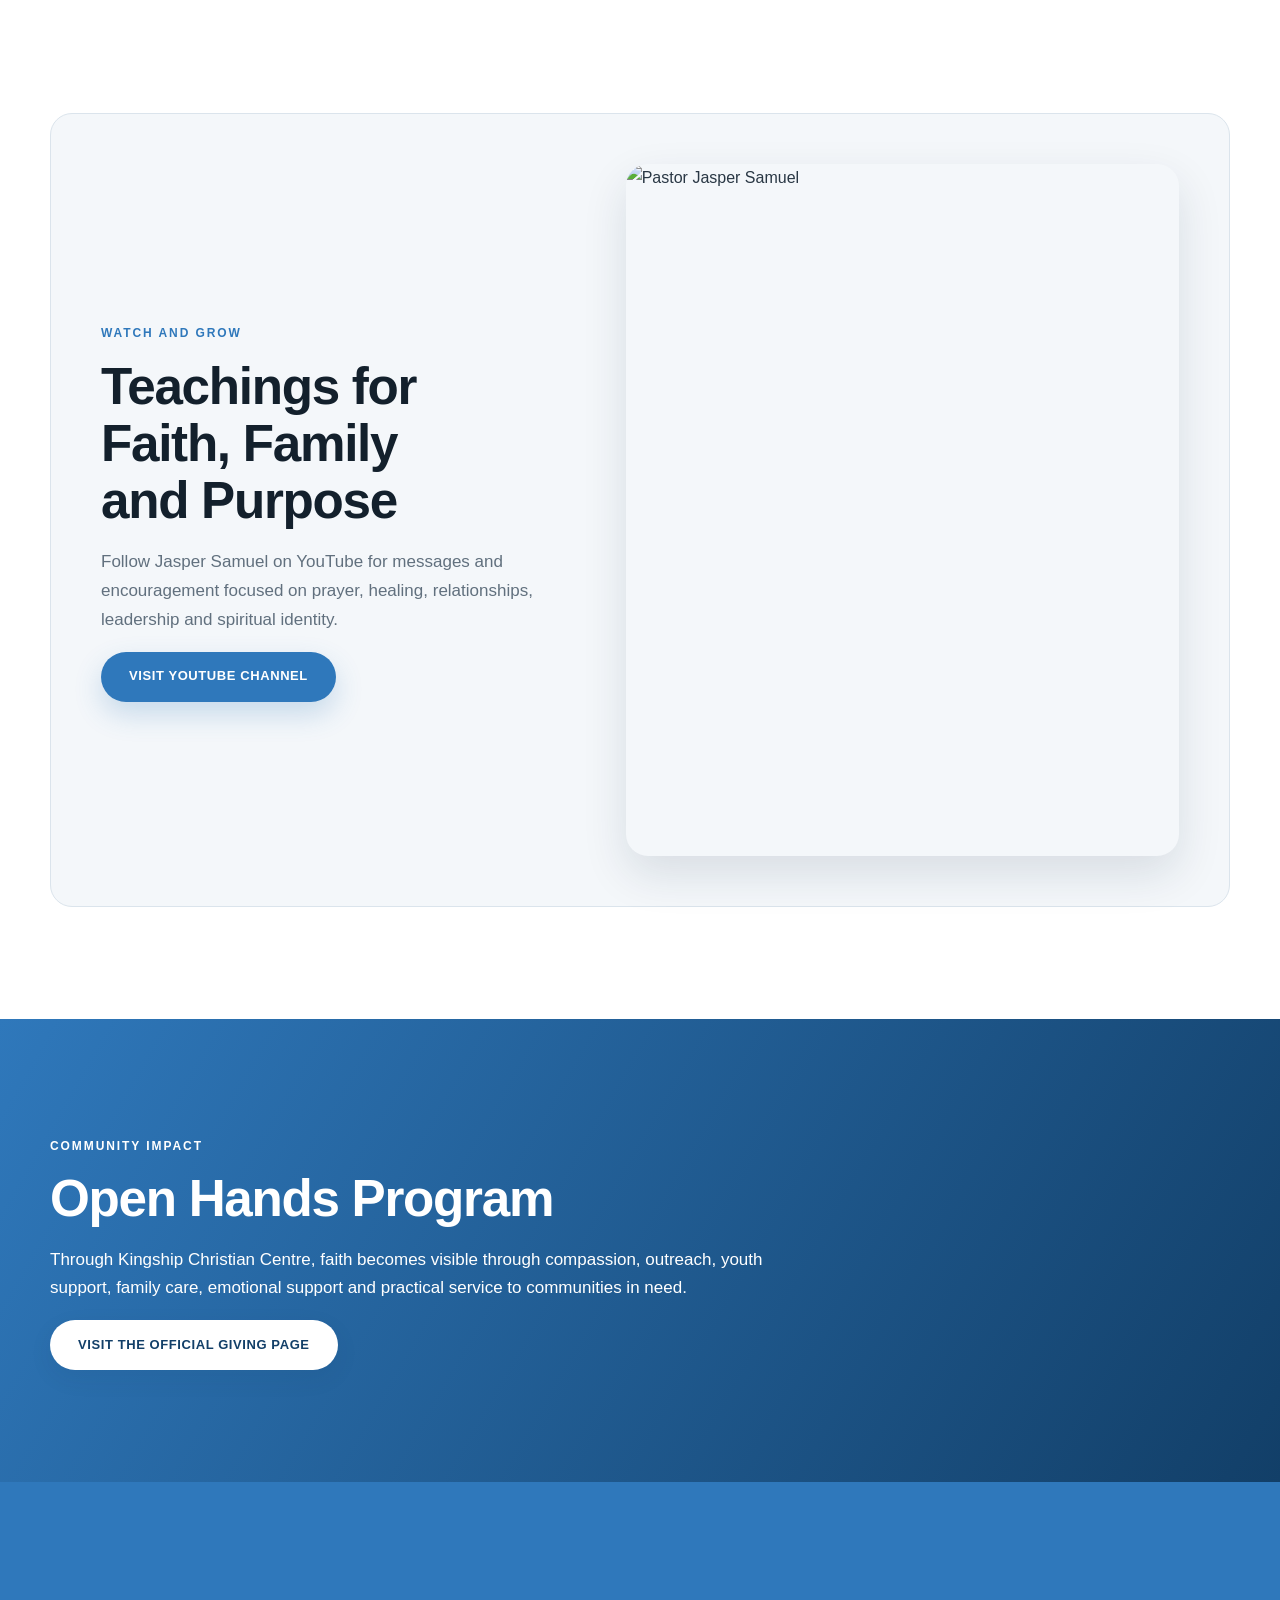
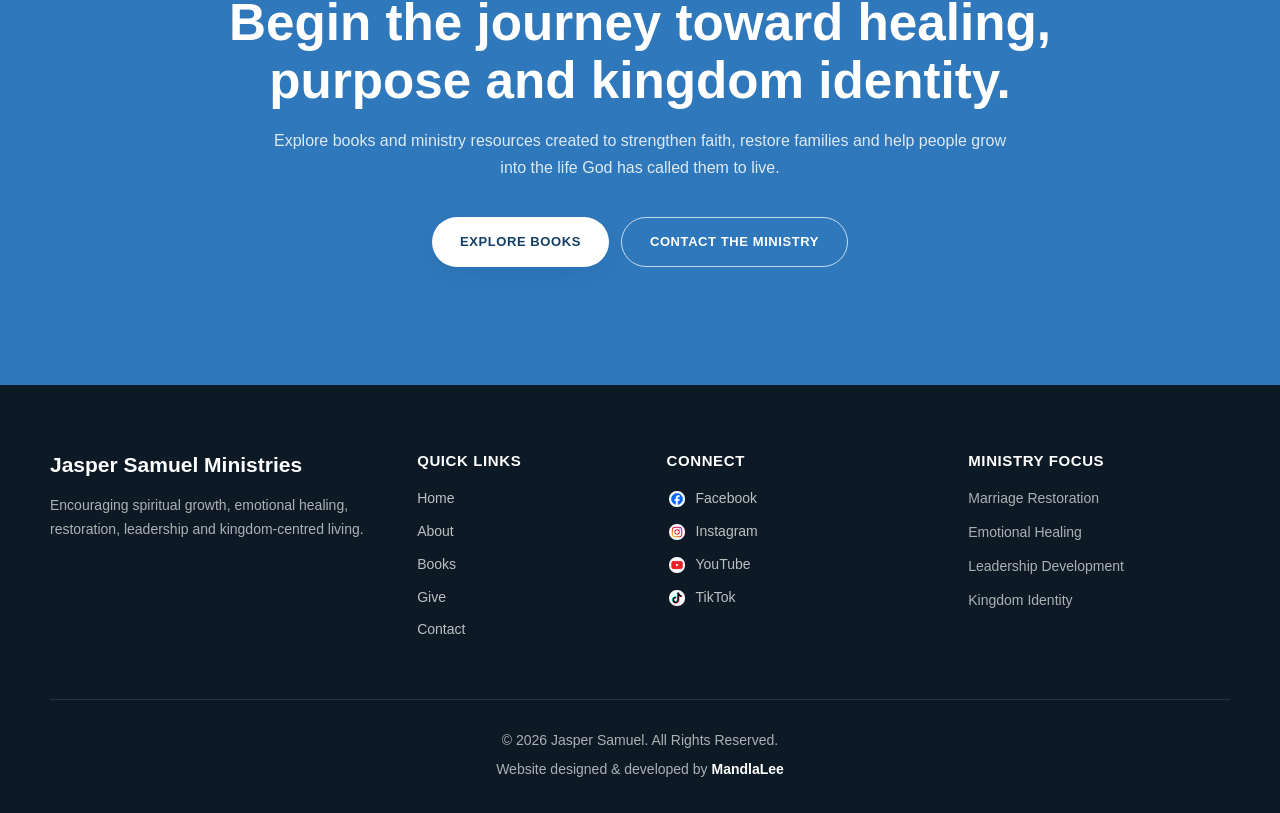
==== commit 08b37c64: "Fix broken ministry focus images" ====
--- a/index.html
+++ b/index.html
@@ -73,9 +73,9 @@
       <div class="container">
         <div class="section-heading"><span>Ministry Focus</span><h2 id="focus-title">Restoring Hearts, Strengthening Families and Building Kingdom Lives</h2></div>
         <div class="featured-grid">
-          <article class="featured-card"><img src="images/featured1.jpg" alt="A couple receiving relationship guidance" width="800" height="520" loading="lazy"><div class="featured-card-content"><h3>Marriage Restoration</h3><p>Practical and biblical guidance for rebuilding trust, improving communication and restoring covenant relationships.</p></div></article>
-          <article class="featured-card"><img src="images/featured2.jpg" alt="A person reflecting during an emotional healing journey" width="800" height="520" loading="lazy"><div class="featured-card-content"><h3>Emotional Healing</h3><p>Helping people confront trauma, insecurity, rejection, grief, bitterness and identity struggles with honesty and faith.</p></div></article>
-          <article class="featured-card"><img src="images/featured3.jpg" alt="People learning and growing in leadership" width="800" height="520" loading="lazy"><div class="featured-card-content"><h3>Kingdom Leadership</h3><p>Raising spiritually mature leaders equipped for ministry, business, marriage, service and community transformation.</p></div></article>
+          <article class="featured-card"><img src="images/husband.jpg" alt="Jasper Samuel and his wife representing marriage restoration" width="800" height="520" loading="lazy"><div class="featured-card-content"><h3>Marriage Restoration</h3><p>Practical and biblical guidance for rebuilding trust, improving communication and restoring covenant relationships.</p></div></article>
+          <article class="featured-card"><img src="images/mentor.jpg" alt="Jasper Samuel mentoring and supporting others" width="800" height="520" loading="lazy"><div class="featured-card-content"><h3>Emotional Healing</h3><p>Helping people confront trauma, insecurity, rejection, grief, bitterness and identity struggles with honesty and faith.</p></div></article>
+          <article class="featured-card"><img src="https://kingshipcentre.co.za/assets/images/leadership/jasper-samuel.webp" alt="Pastor Jasper Samuel representing kingdom leadership" width="800" height="520" loading="lazy"><div class="featured-card-content"><h3>Kingdom Leadership</h3><p>Raising spiritually mature leaders equipped for ministry, business, marriage, service and community transformation.</p></div></article>
         </div>
       </div>
     </section>
@@ -87,7 +87,7 @@
         <div class="section-heading"><span>Jasper Samuel</span><h2 id="identity-preview-title">More Than a Title</h2><p>Ministry, family, leadership, mentorship, writing and purpose.</p></div>
         <div class="identity-preview-grid">
           <article class="identity-preview-card"><img src="https://raw.githubusercontent.com/MandlaLee/Kingship_Official/main/images/pastor.png" alt="Jasper Samuel as a pastor" width="600" height="900" loading="lazy"><h3>Pastor</h3></article>
-          <article class="identity-preview-card"><img src="https://raw.githubusercontent.com/MandlaLee/Kingship_Official/main/images/pastor.png" alt="Jasper Samuel as an author" width="600" height="900" loading="lazy"><h3>Author</h3></article>
+          <article class="identity-preview-card"><img src="https://kingshipcentre.co.za/assets/images/leadership/jasper-samuel.webp" alt="Jasper Samuel as an author" width="600" height="900" loading="lazy"><h3>Author</h3></article>
           <article class="identity-preview-card"><img src="images/father.jpg" alt="Jasper Samuel as a father" width="600" height="900" loading="lazy"><h3>Father</h3></article>
           <article class="identity-preview-card"><img src="images/mentor.jpg" alt="Jasper Samuel as a mentor" width="600" height="900" loading="lazy"><h3>Mentor</h3></article>
         </div>
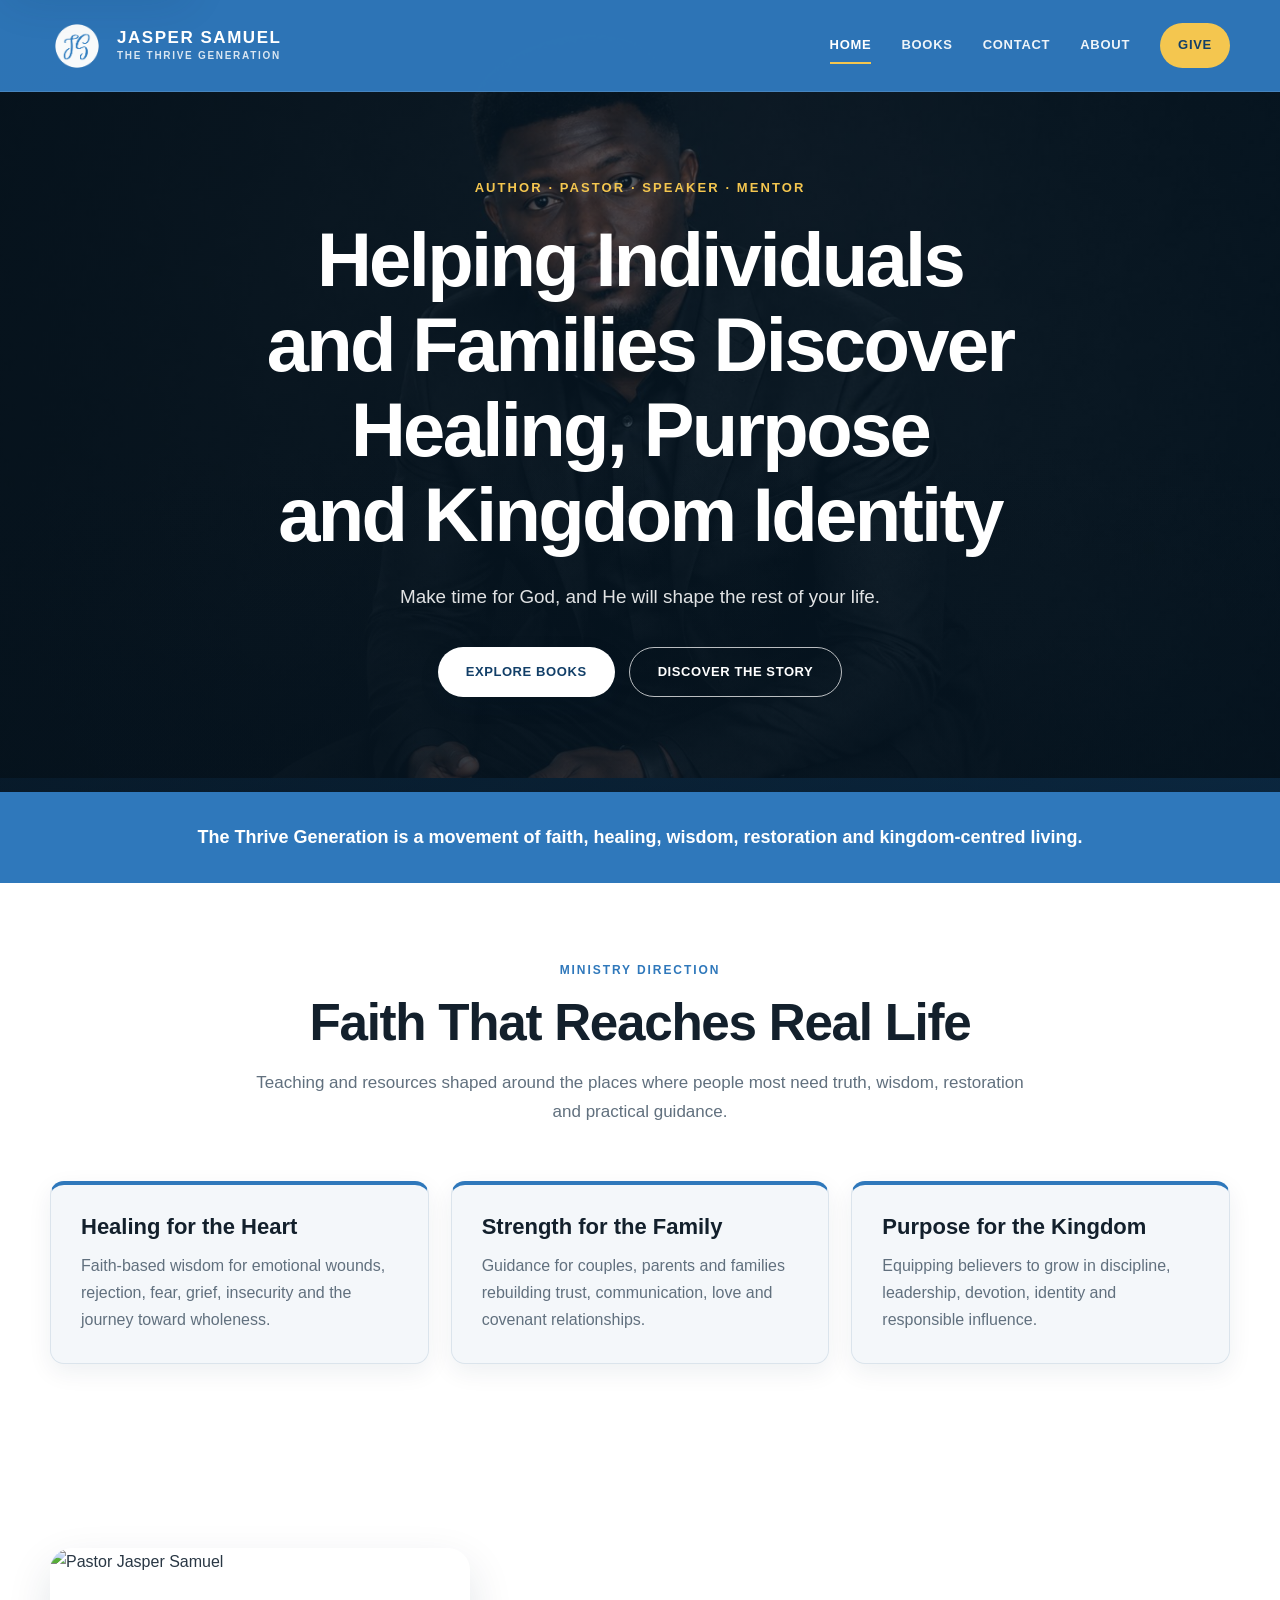
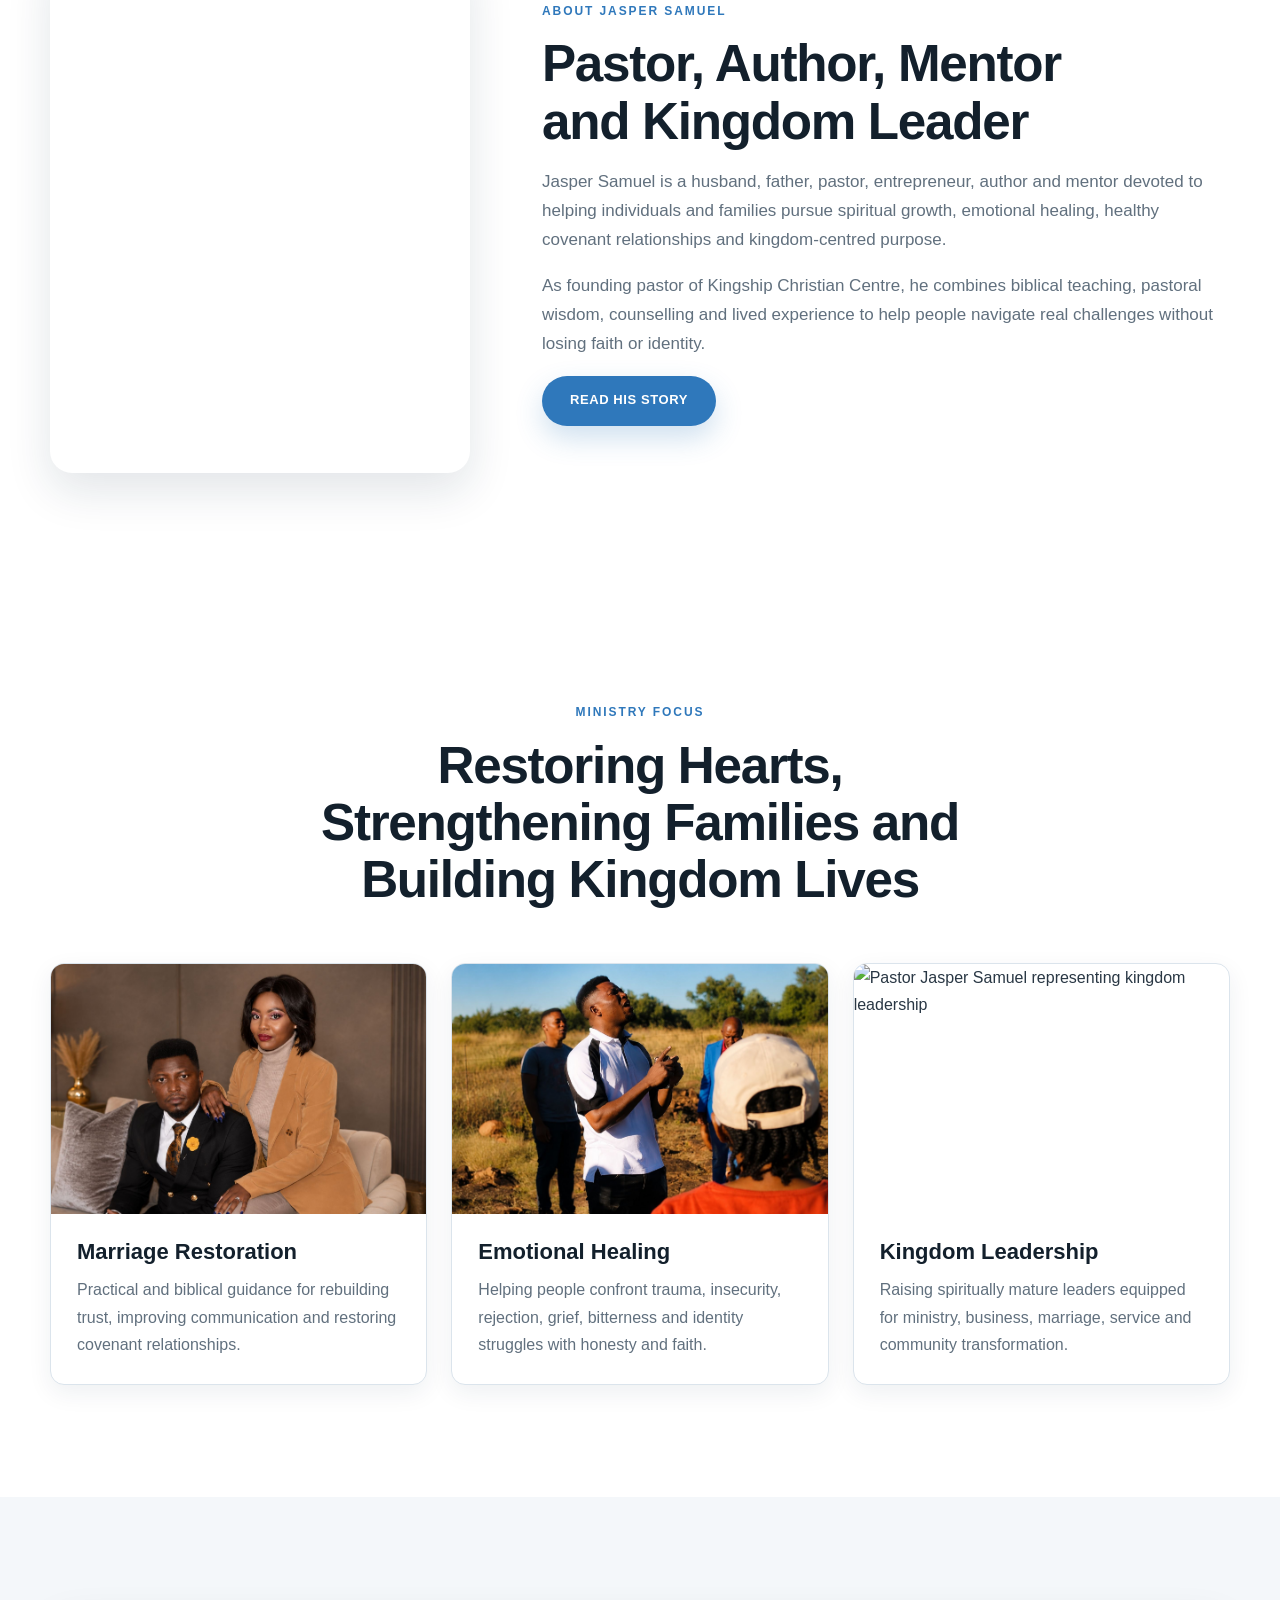
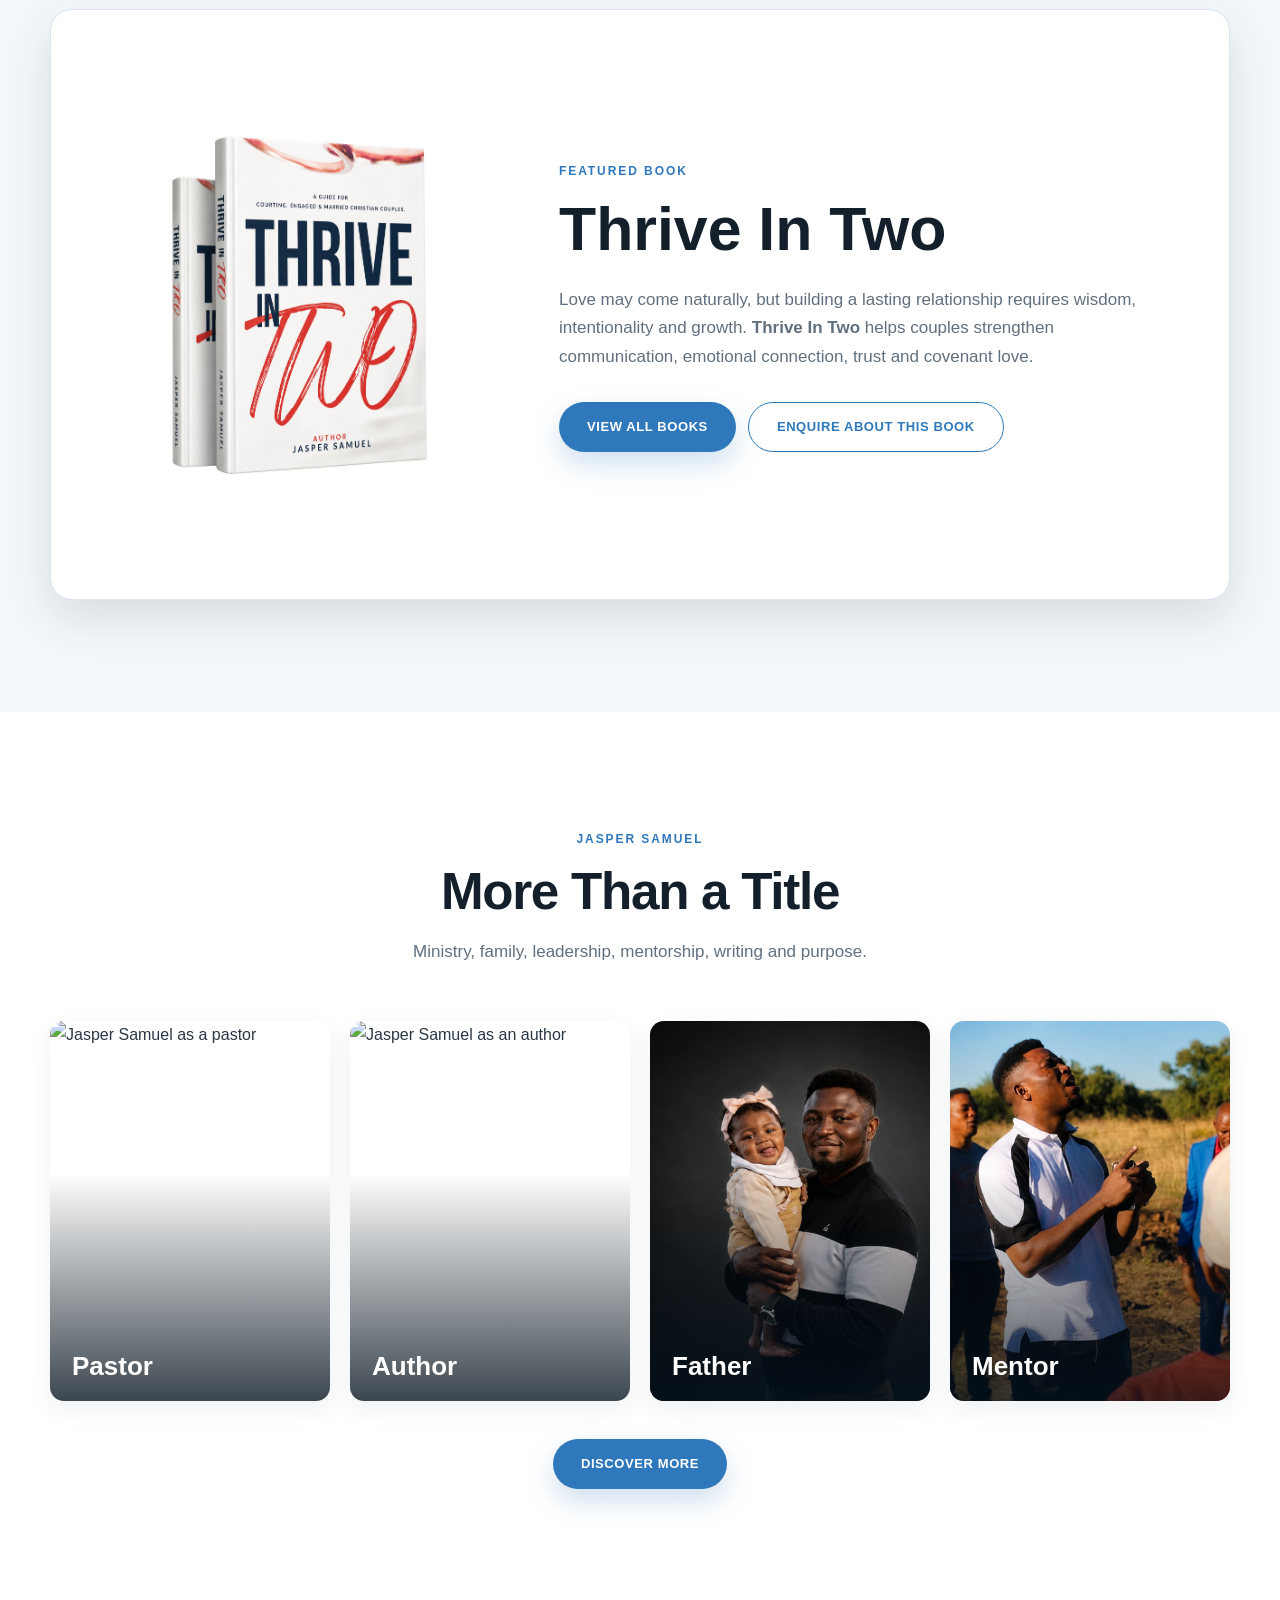
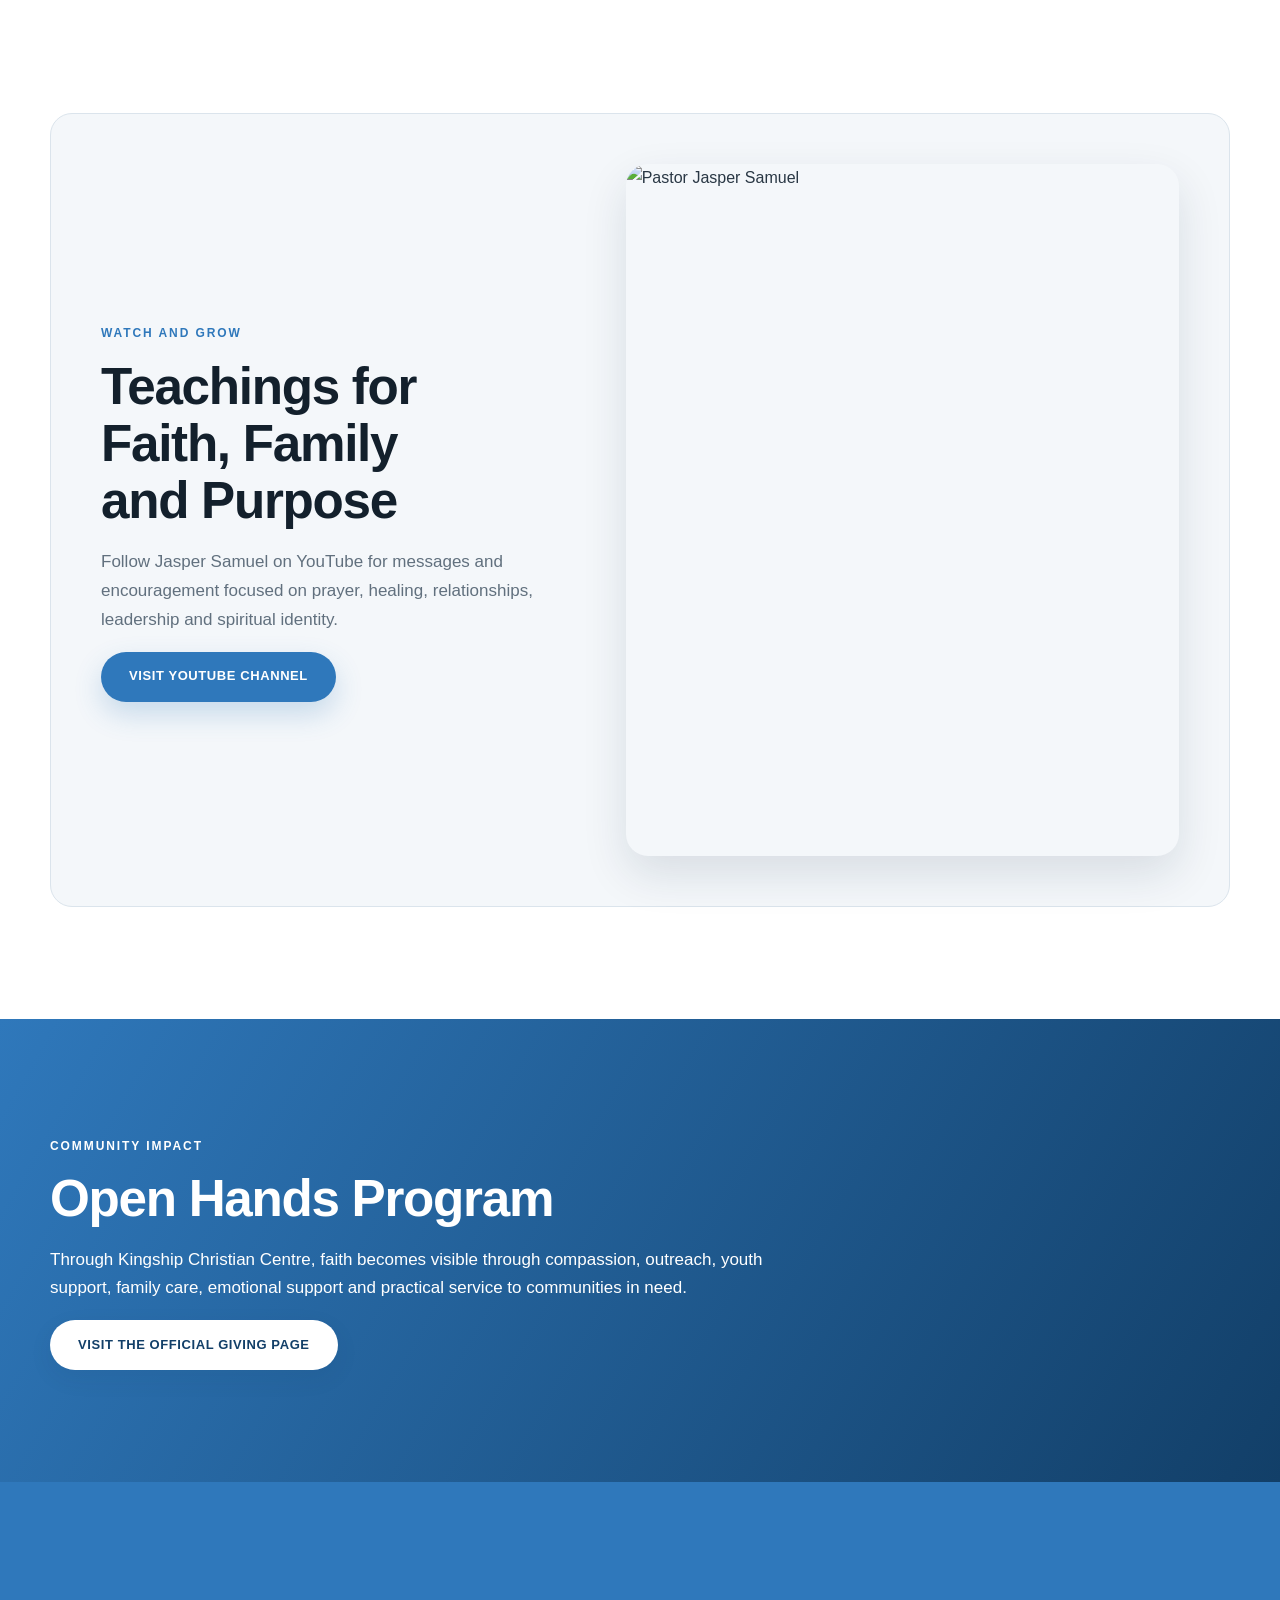
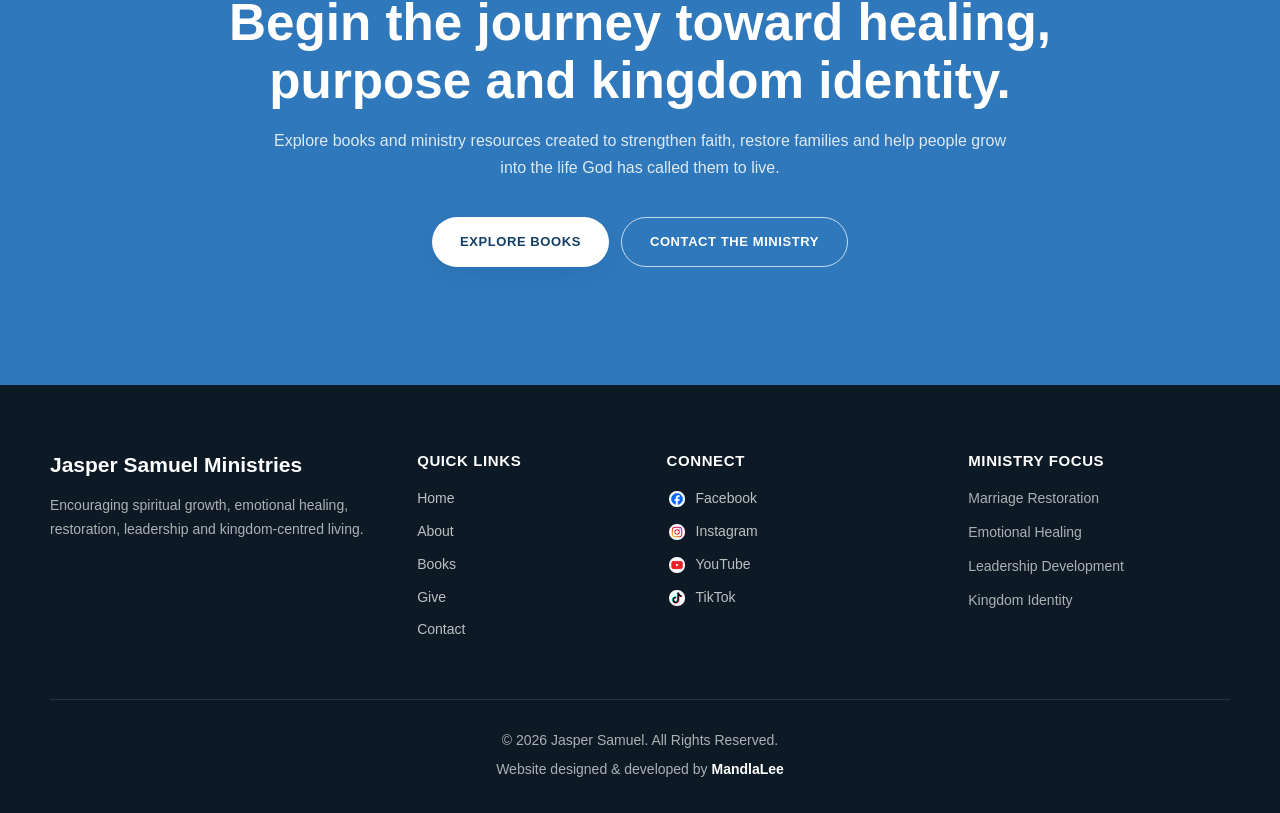
==== commit 791dd305: "Zoom out home hero image on tall desktop screens" ====
--- a/index.html
+++ b/index.html
@@ -20,6 +20,15 @@
   <link rel="shortcut icon" href="favicons/favicon.ico">
   <link rel="manifest" href="site.webmanifest">
   <link rel="stylesheet" href="style/style.css">
+  <style>
+    /* Avoid excessive side-cropping when the desktop browser window is tall. */
+    @media (min-width: 901px) and (max-aspect-ratio: 3 / 2) {
+      .hero-home {
+        background-size: 108% auto;
+        background-position: center top;
+      }
+    }
+  </style>
   <script type="application/ld+json">
   {
     "@context": "https://schema.org",
@@ -113,4 +122,4 @@
   </footer>
   <script src="js/script.js" defer></script>
 </body>
-</html>
+</html>
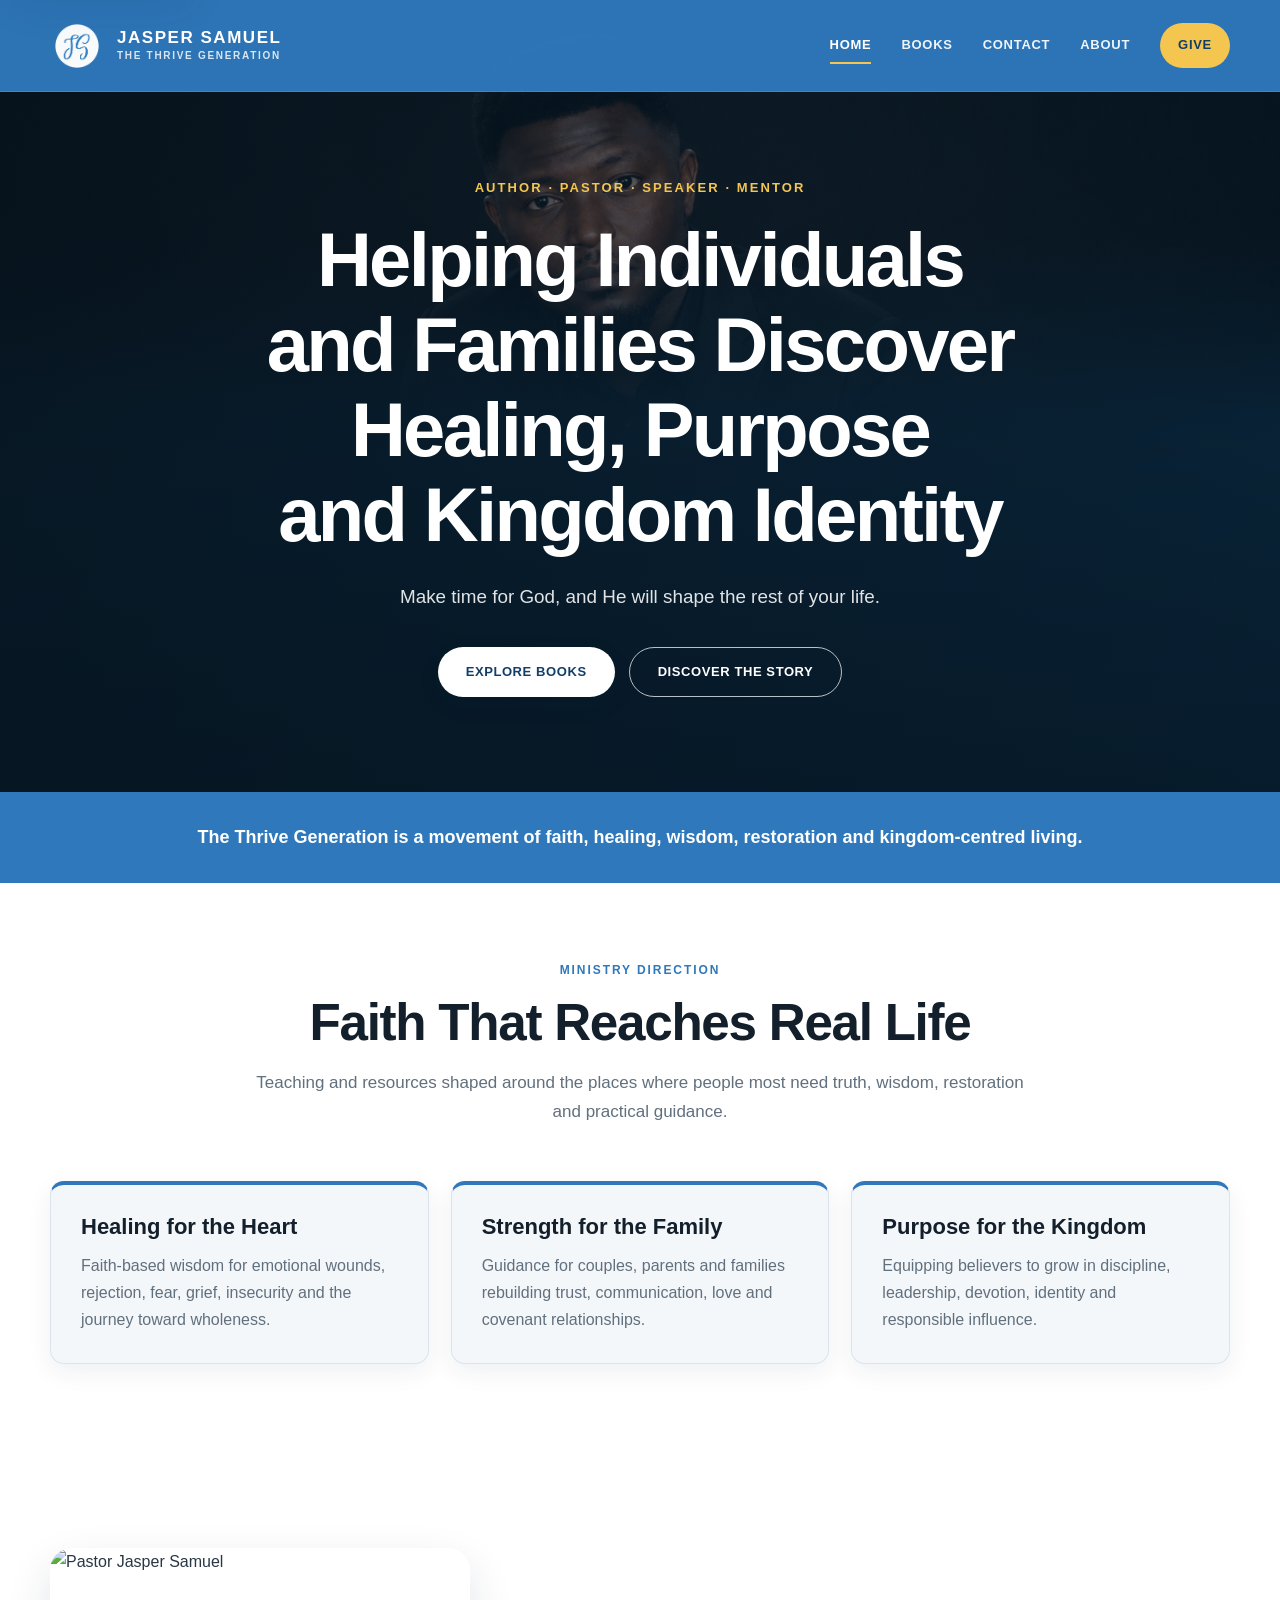
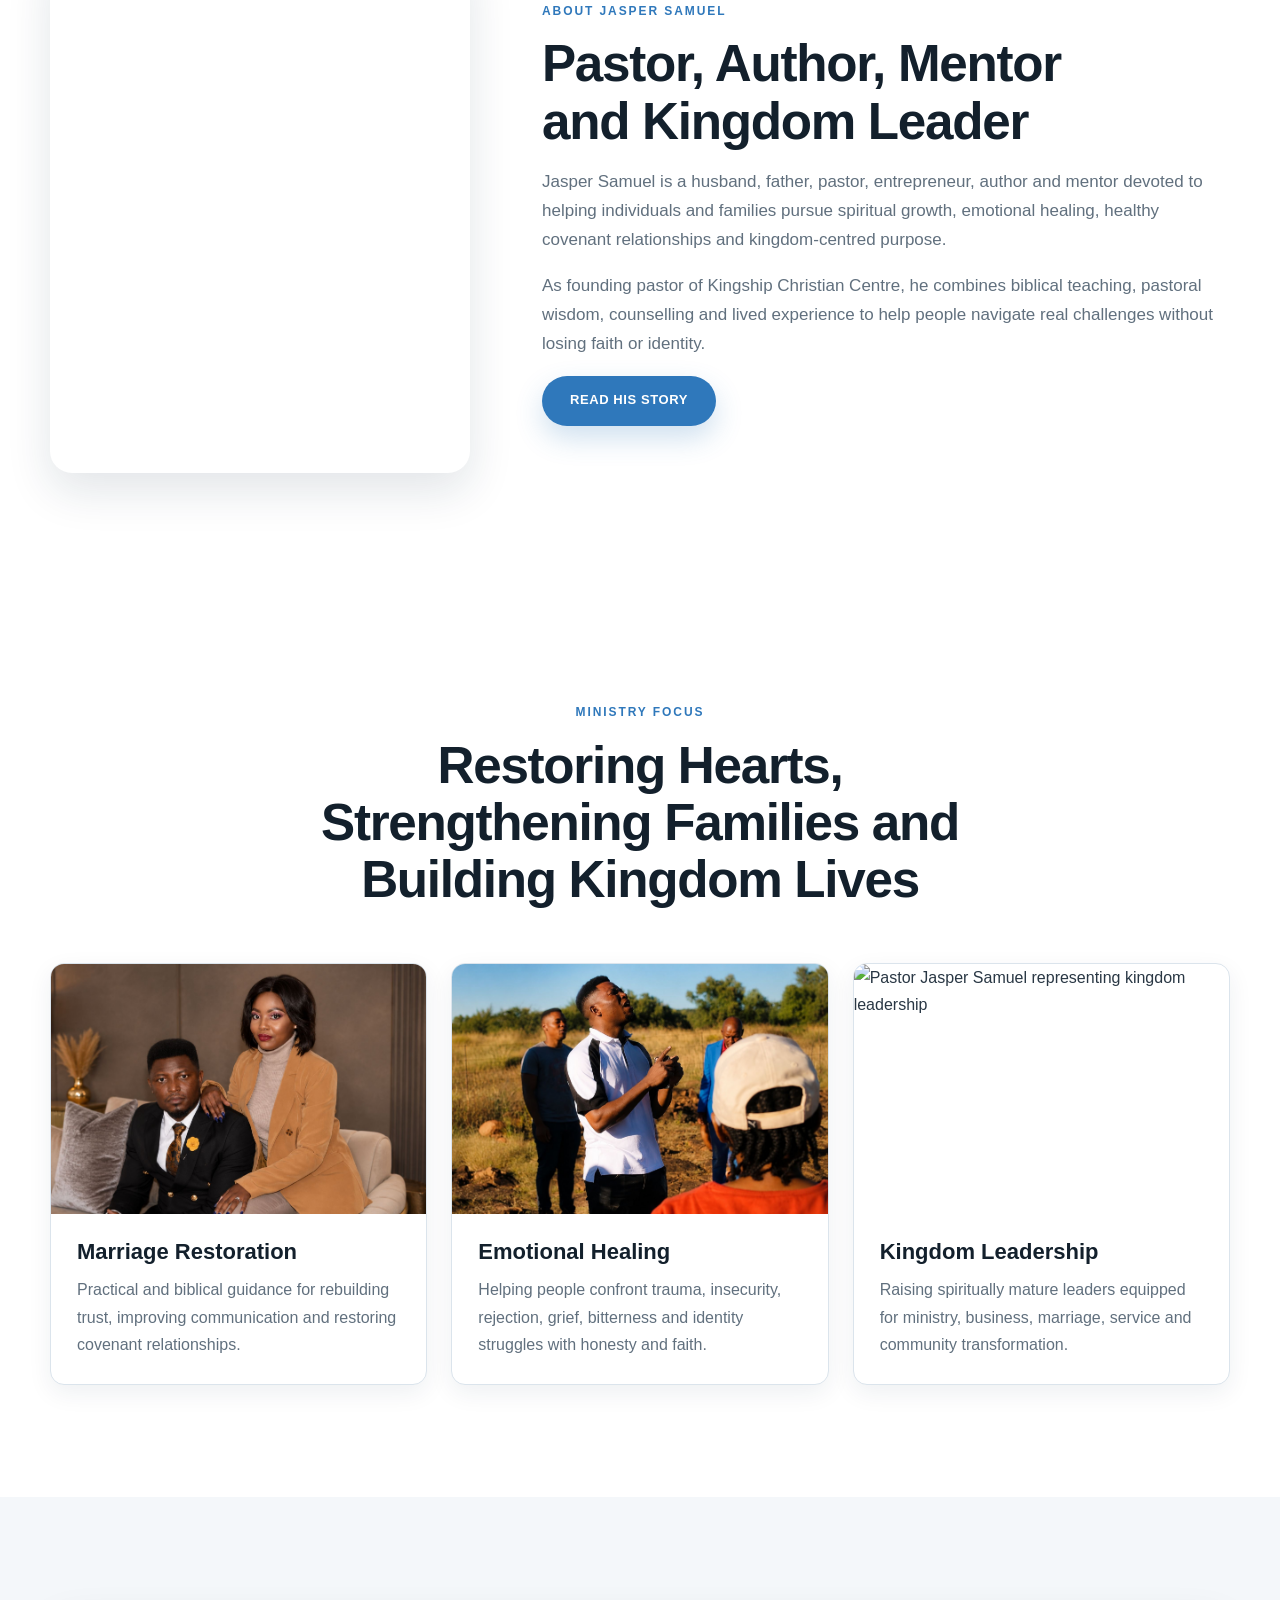
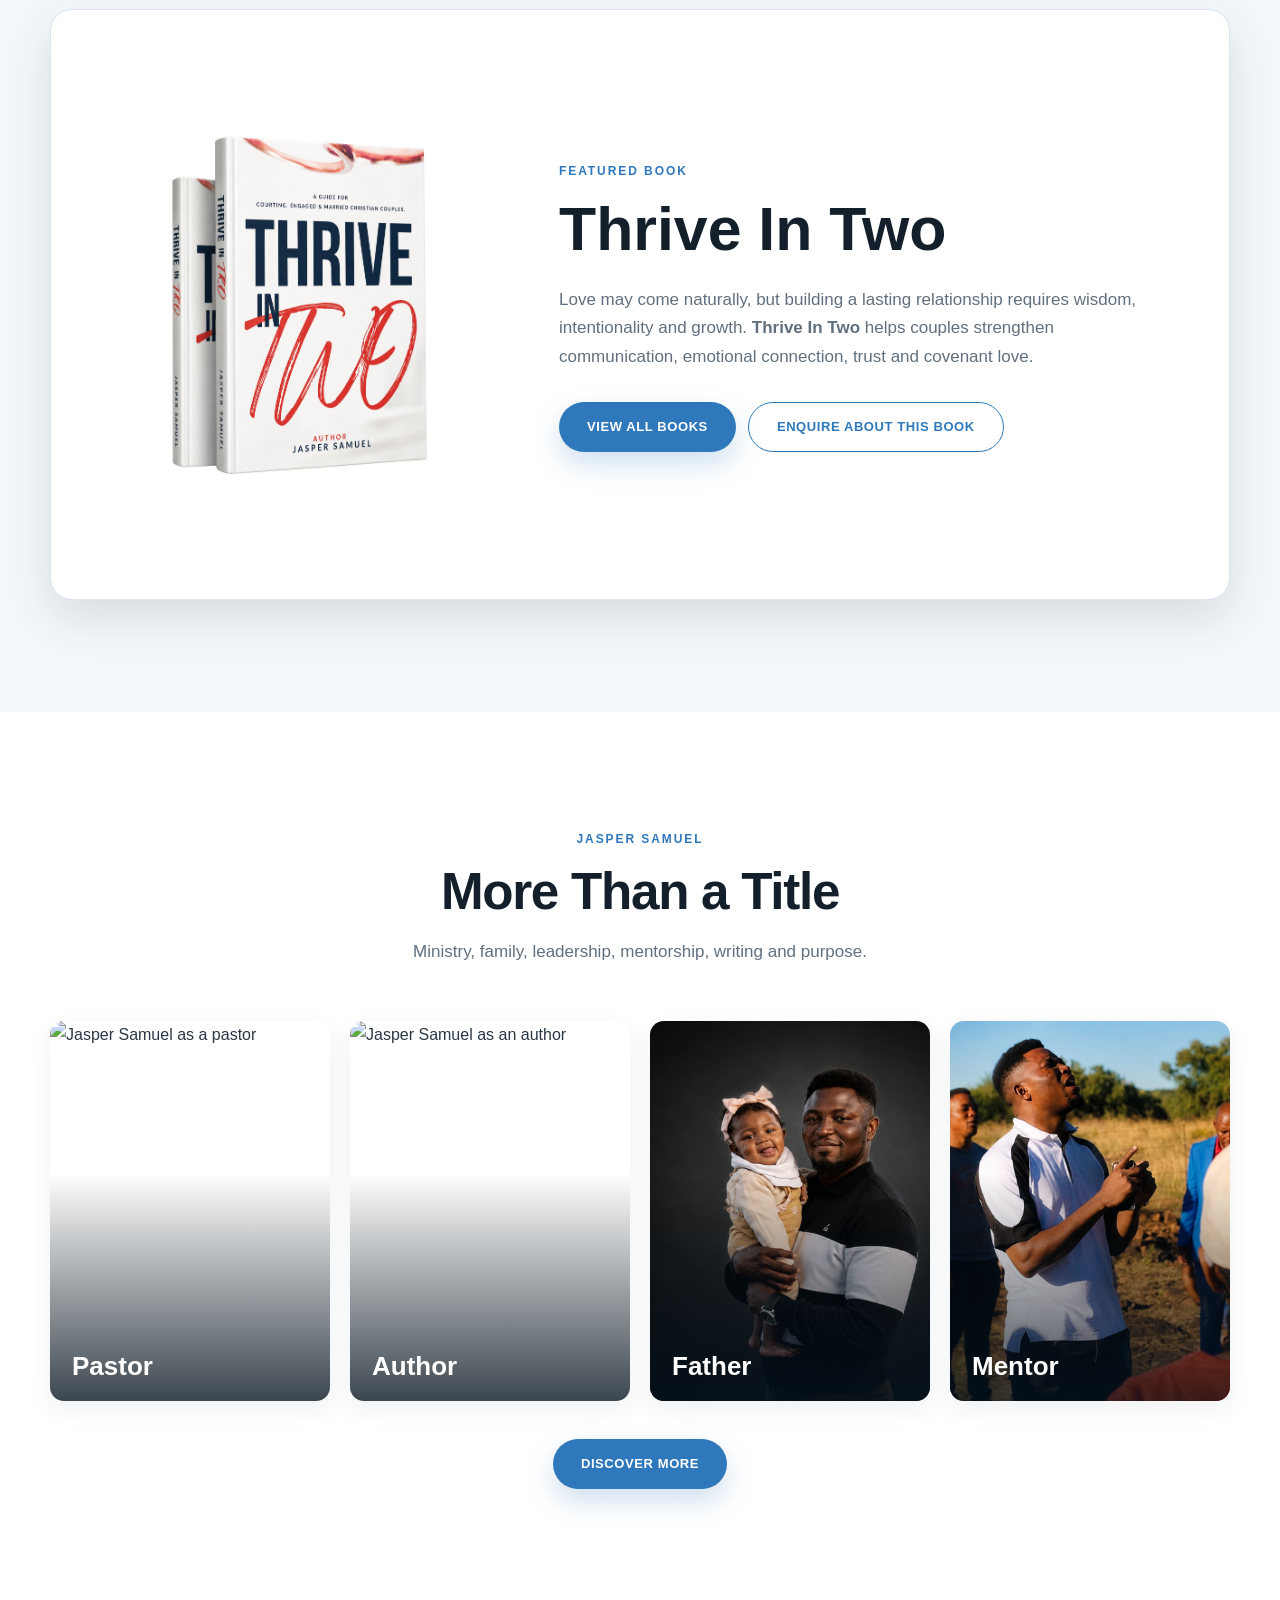
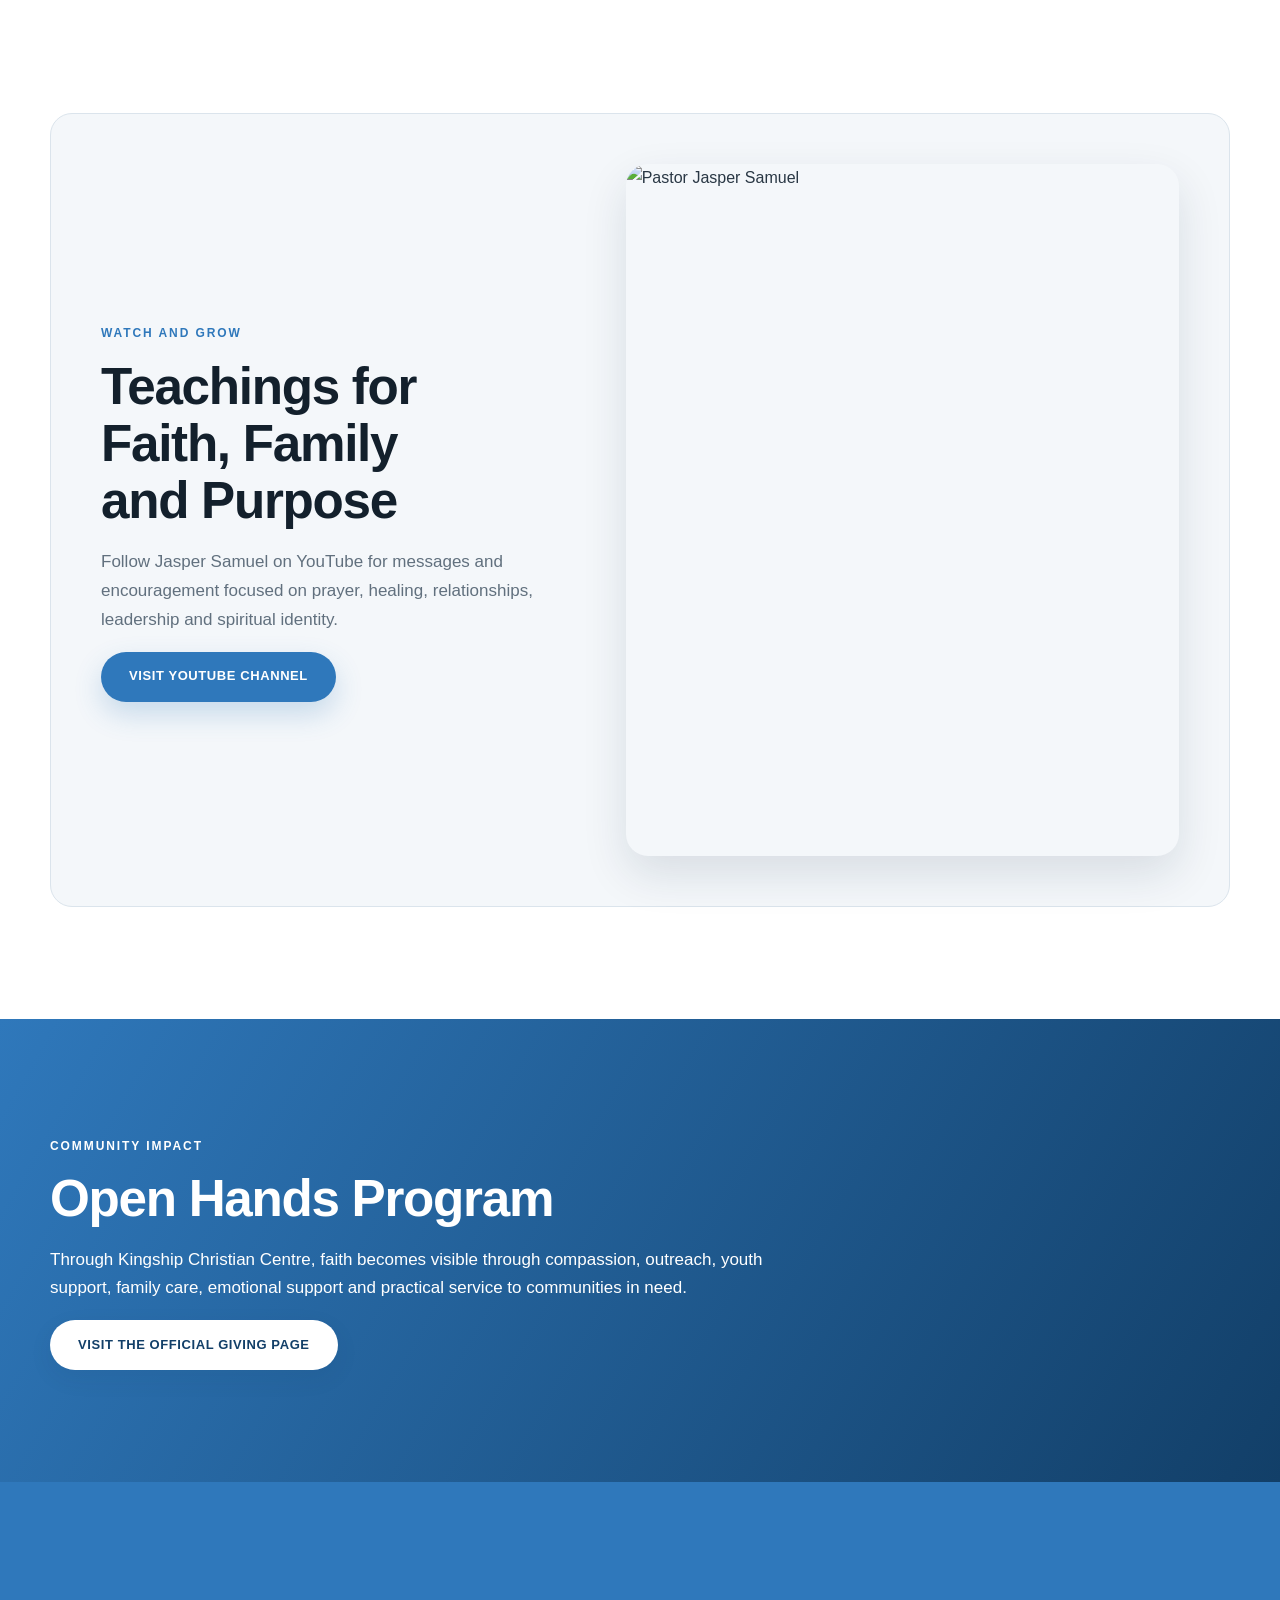
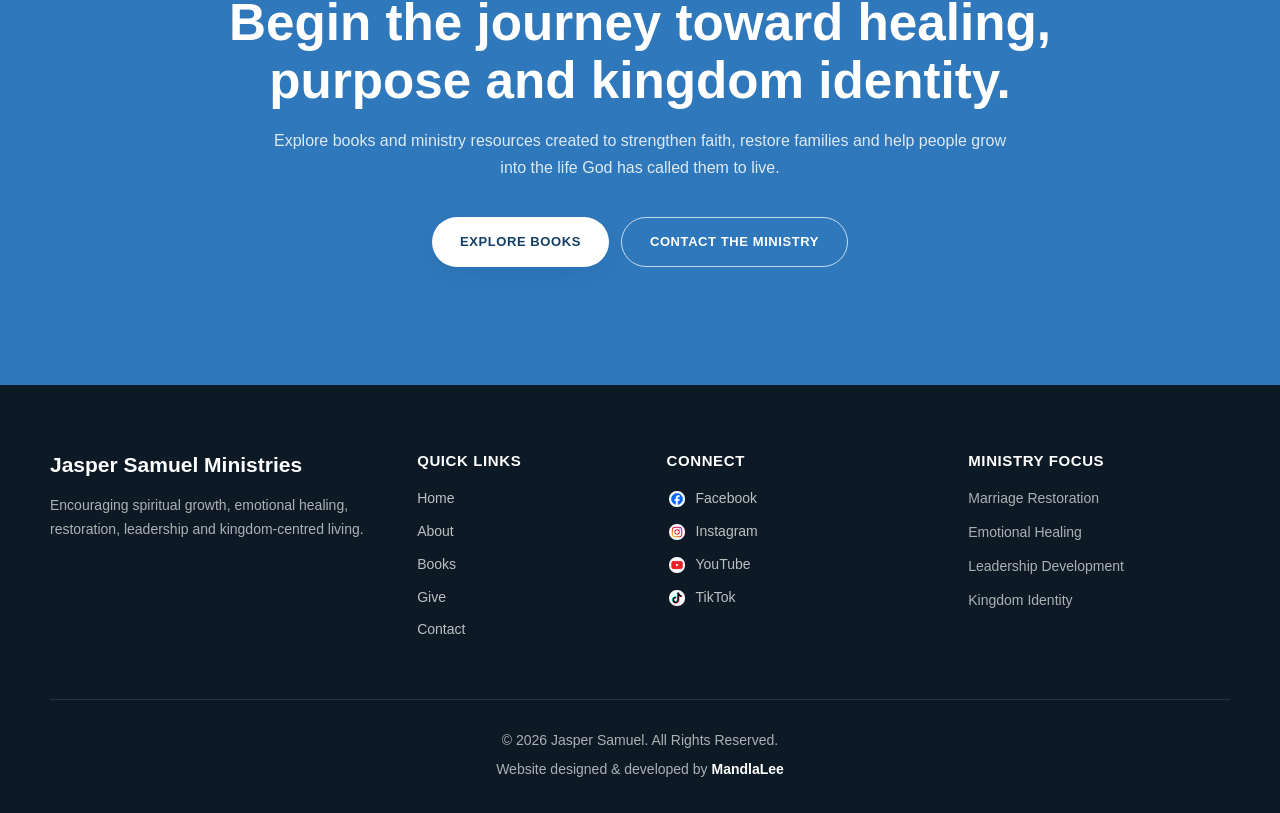
==== commit c7cf8028: "Blend homepage hero image into background" ====
--- a/index.html
+++ b/index.html
@@ -21,11 +21,16 @@
   <link rel="manifest" href="site.webmanifest">
   <link rel="stylesheet" href="style/style.css">
   <style>
-    /* Avoid excessive side-cropping when the desktop browser window is tall. */
+    /* Show more of the landscape portrait in tall desktop windows and fade it cleanly into the hero. */
     @media (min-width: 901px) and (max-aspect-ratio: 3 / 2) {
       .hero-home {
-        background-size: 108% auto;
-        background-position: center top;
+        background-color: #071c2c;
+        background-image:
+          linear-gradient(to bottom, rgba(7, 28, 44, 0) 30%, rgba(7, 28, 44, 0.45) 43%, rgba(7, 28, 44, 0.92) 52%, #071c2c 58%),
+          url("hero/hero-hero.jpg");
+        background-size: 100% 100%, 108% auto;
+        background-position: center, center top;
+        background-repeat: no-repeat;
       }
     }
   </style>
